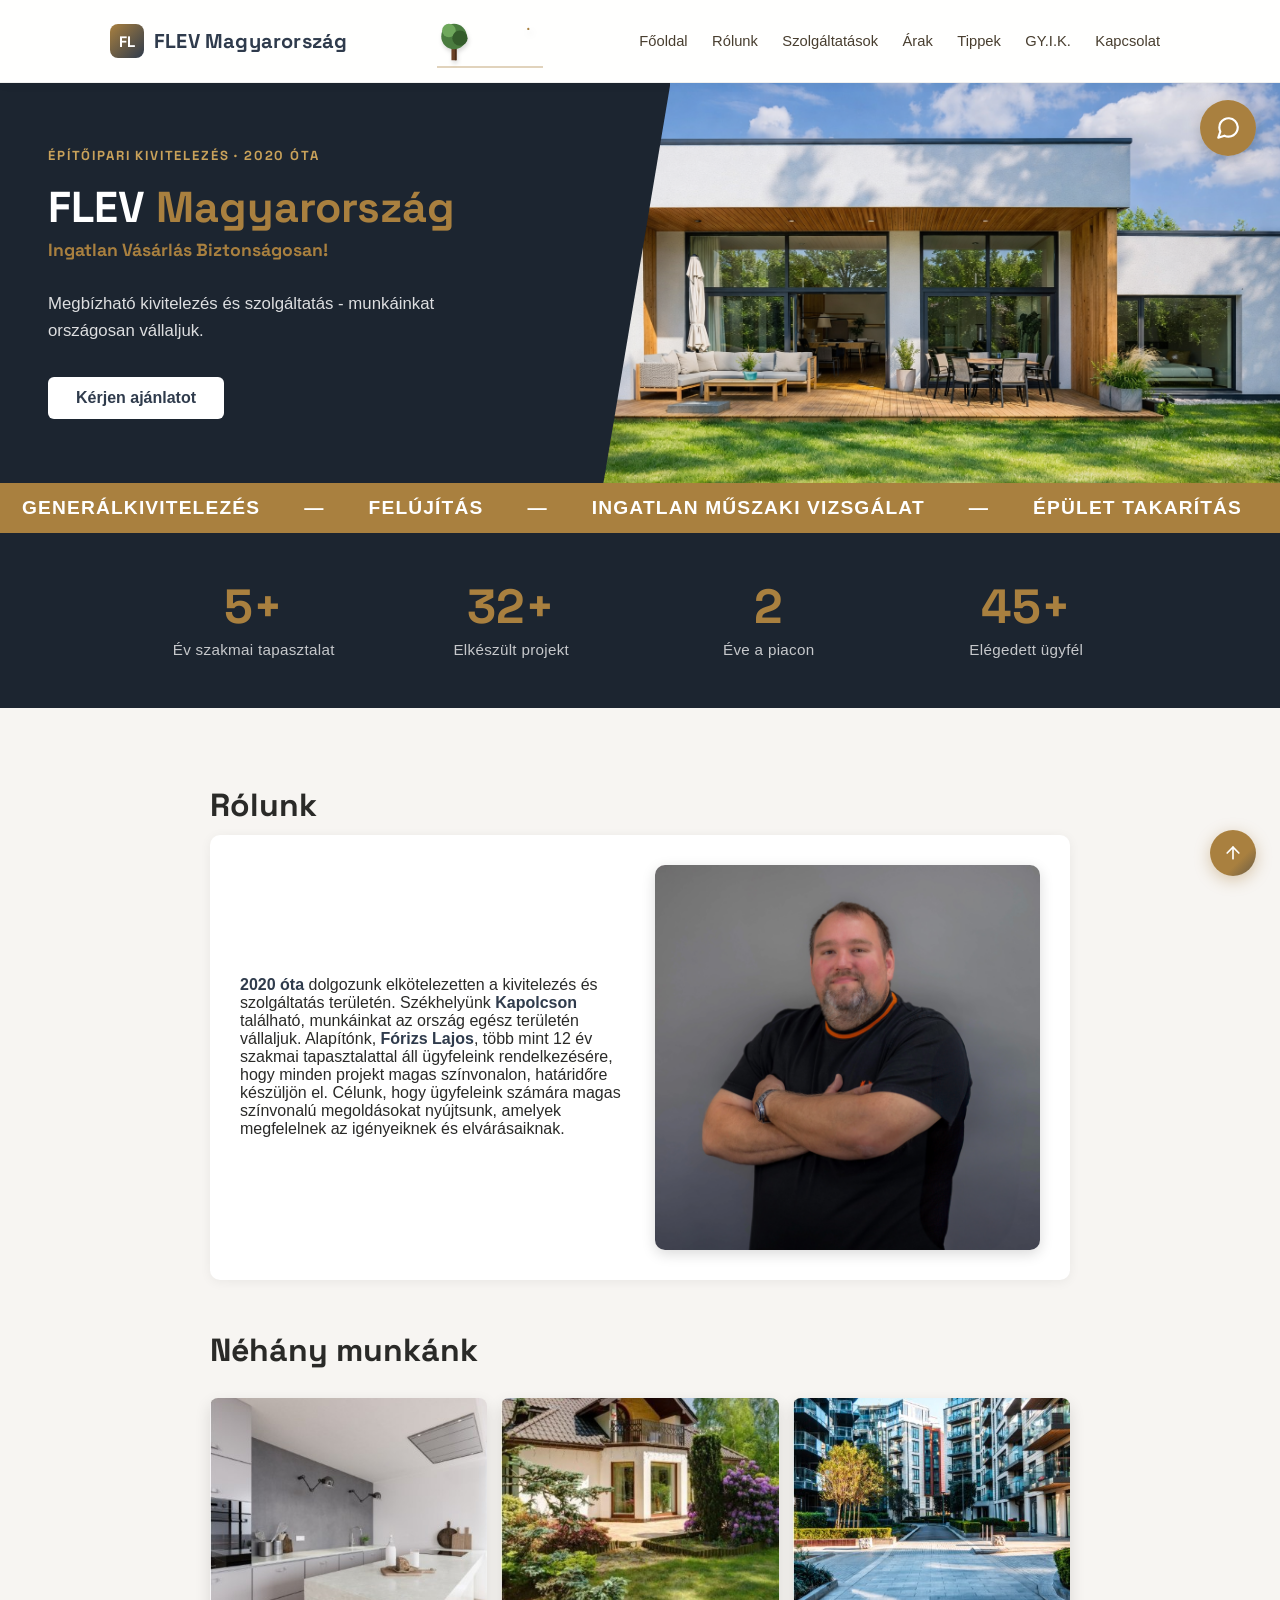
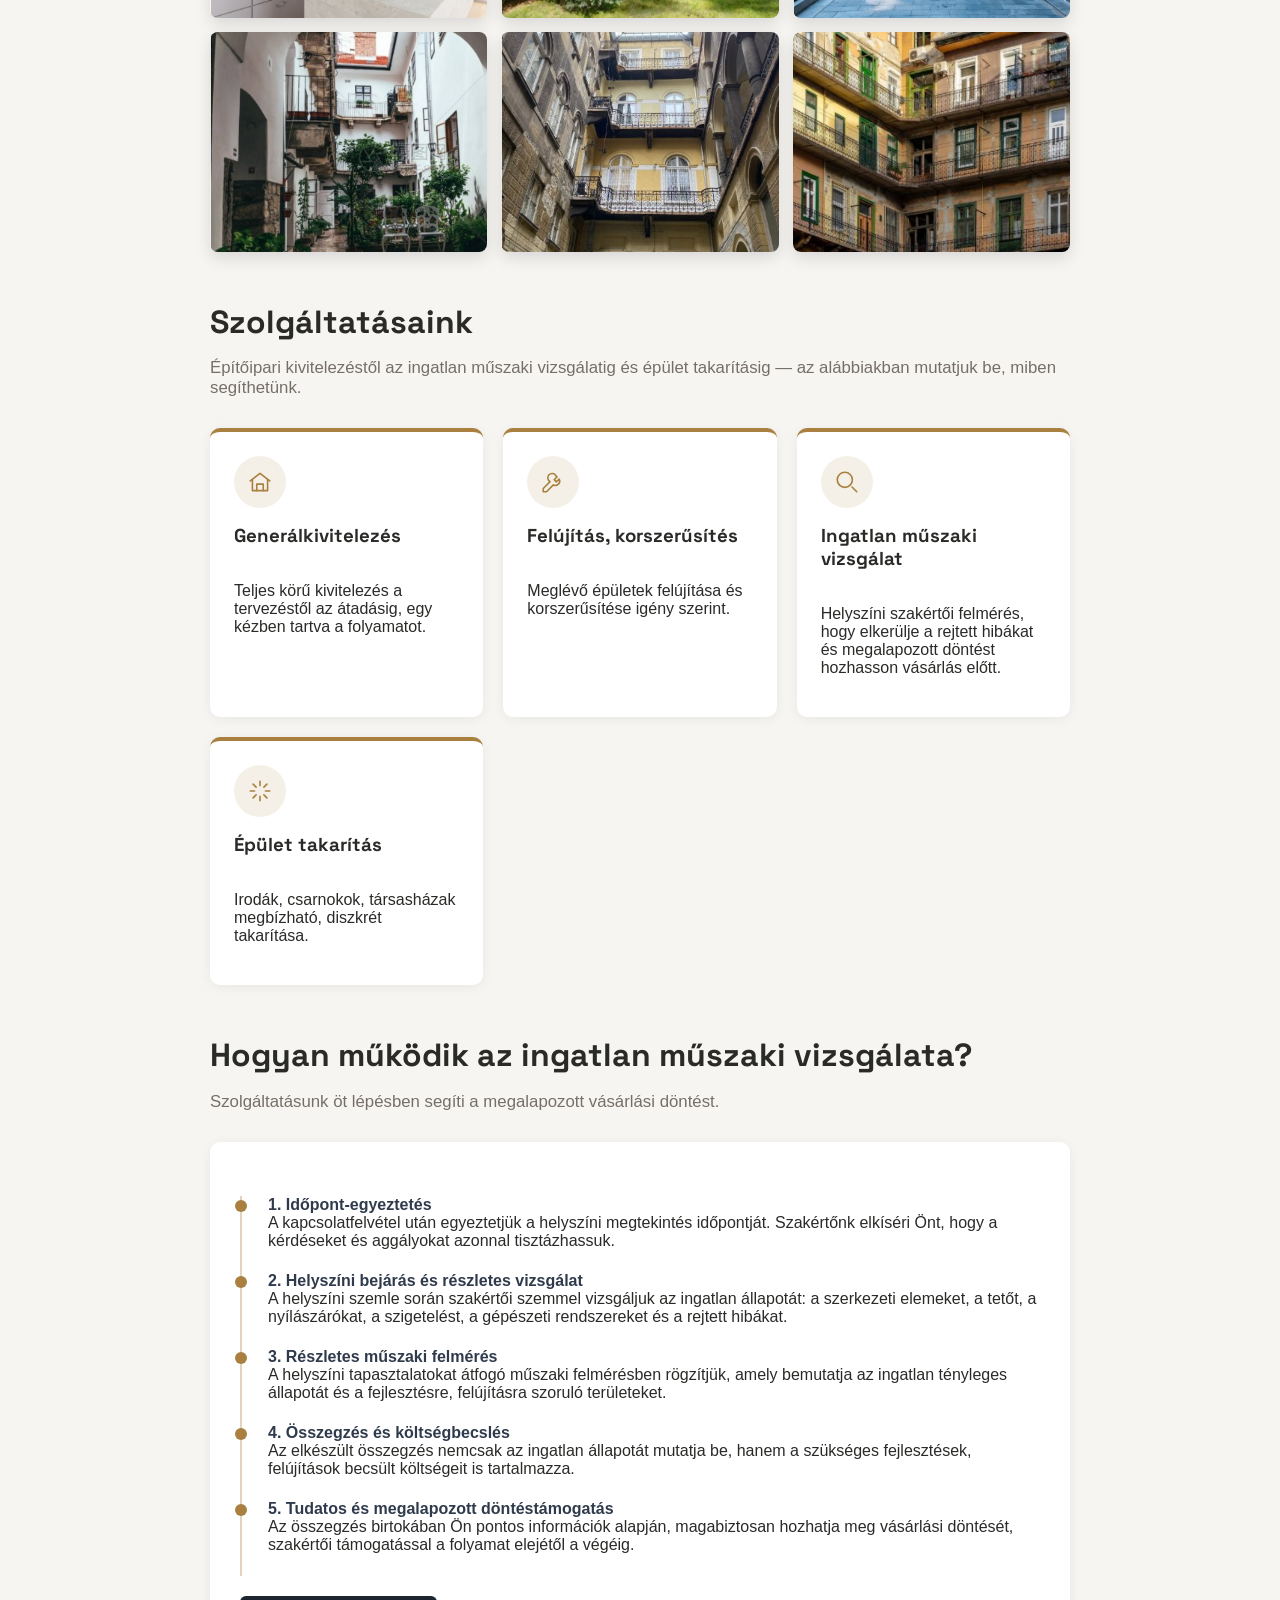
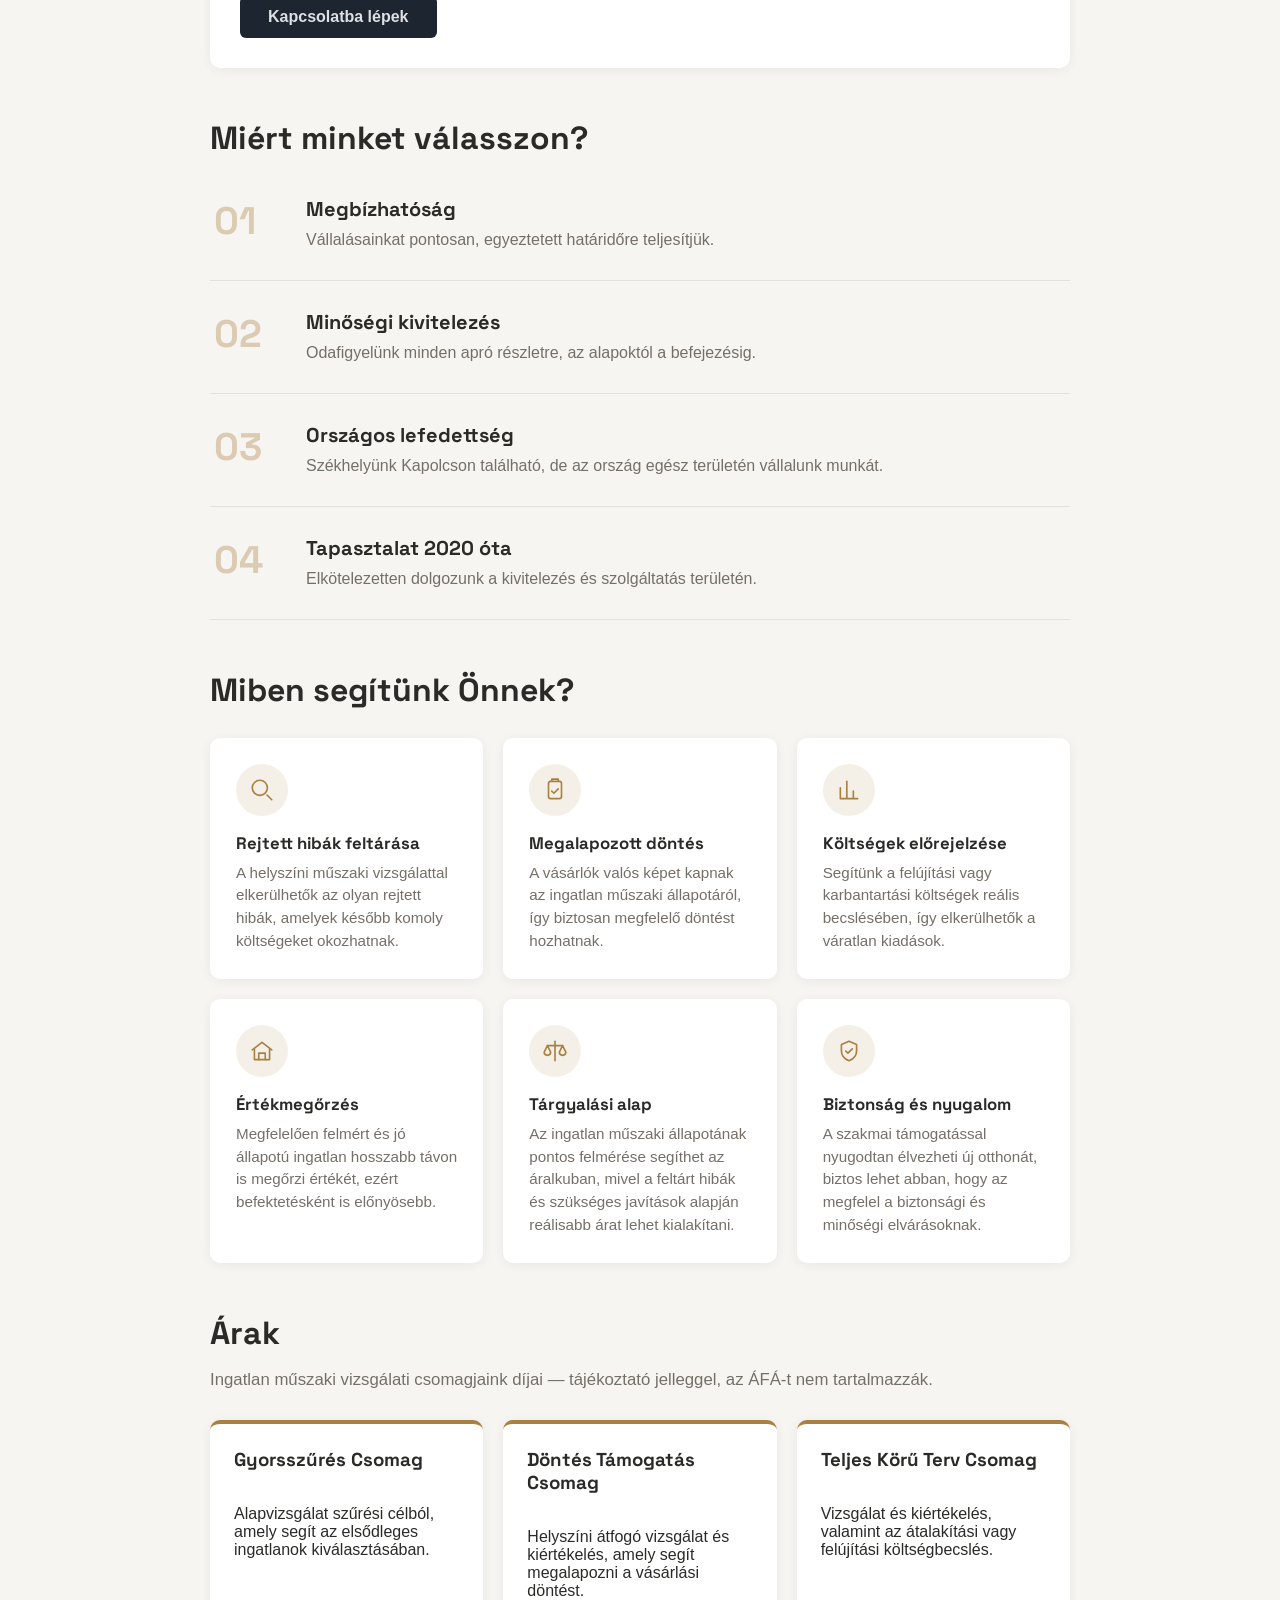
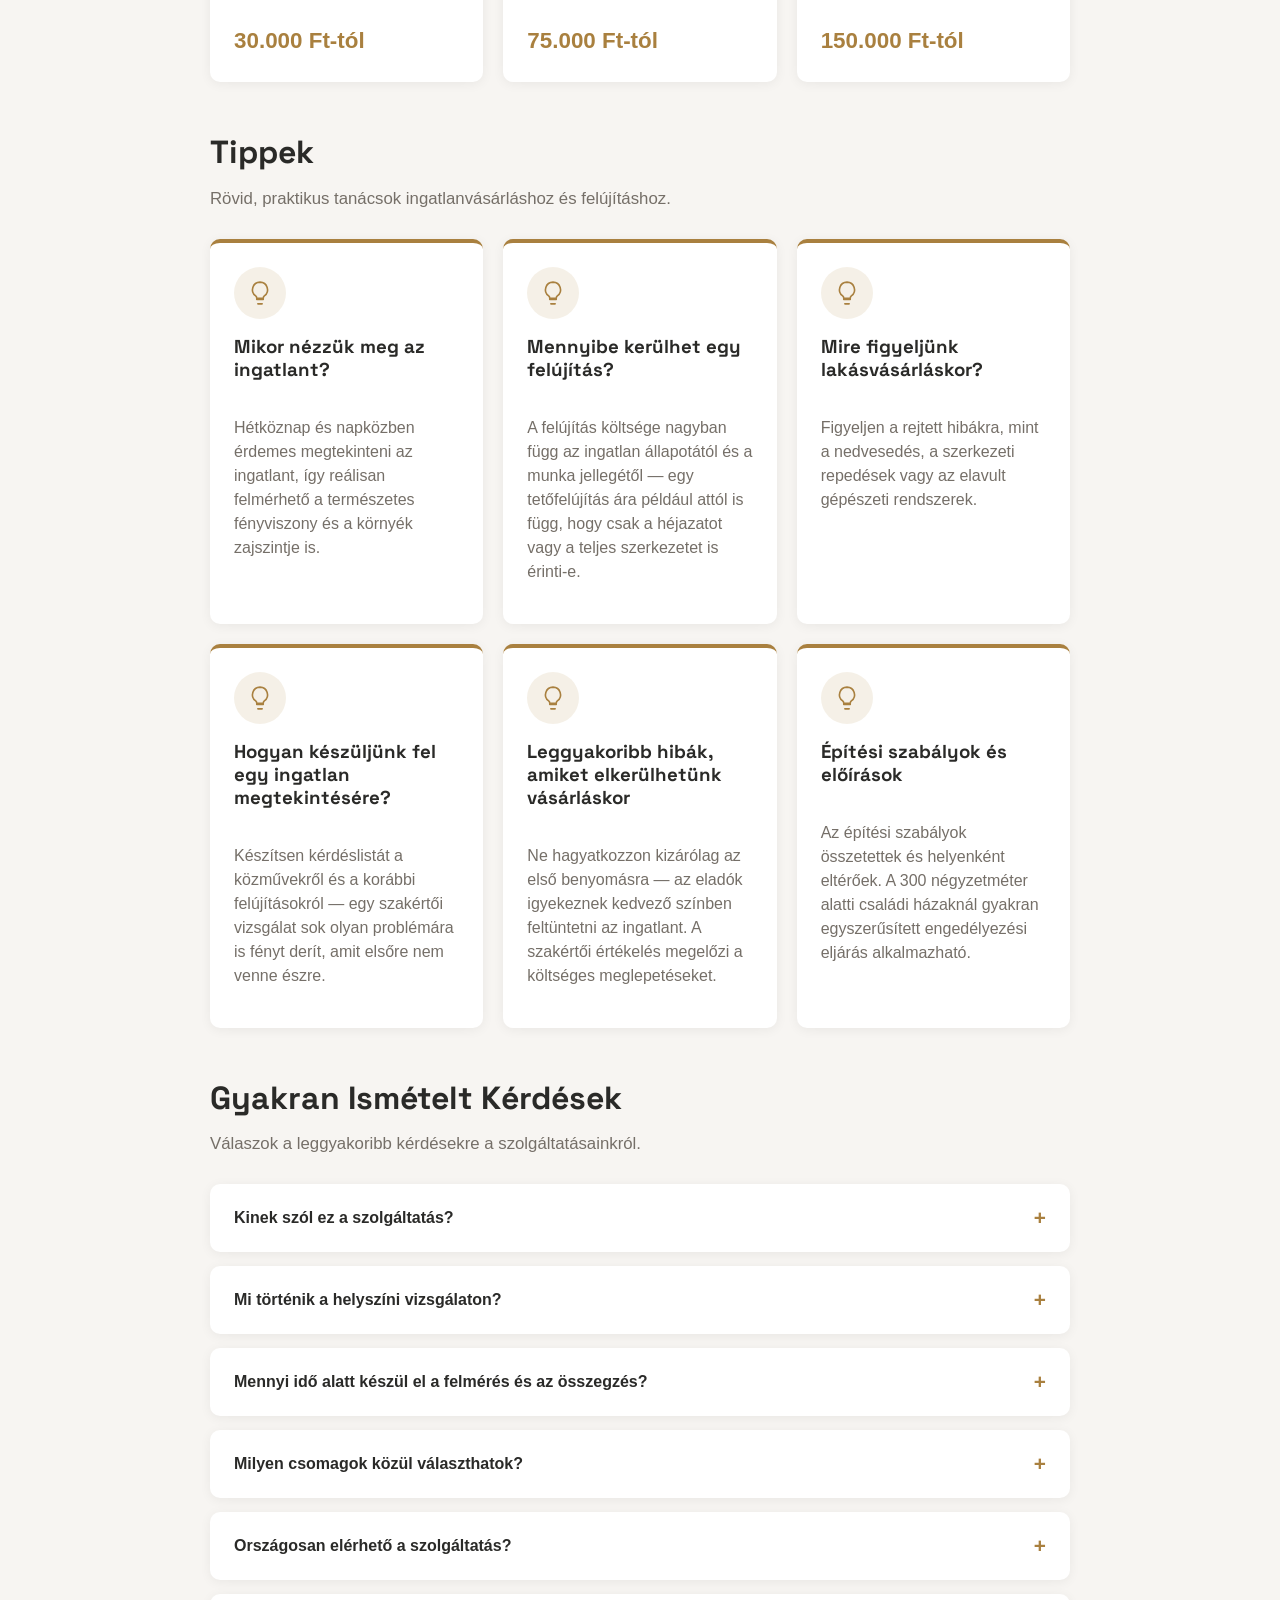
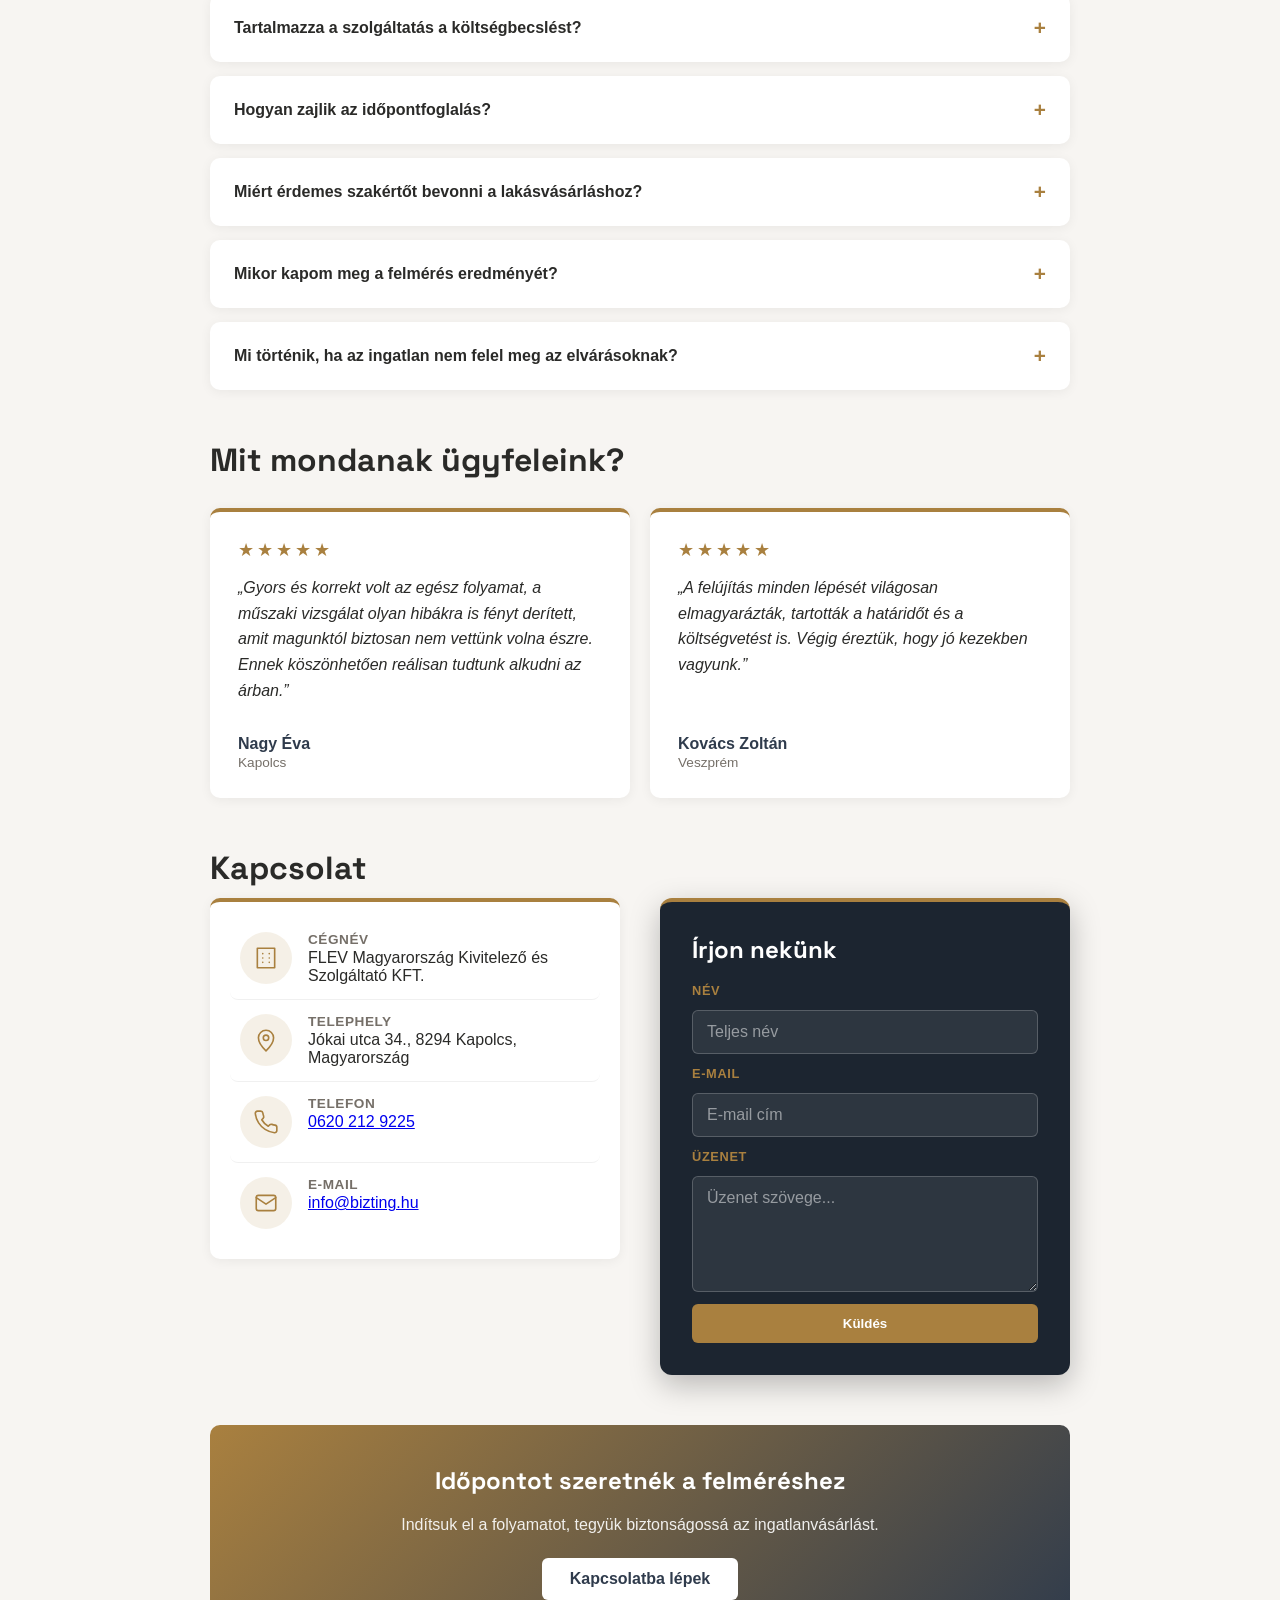
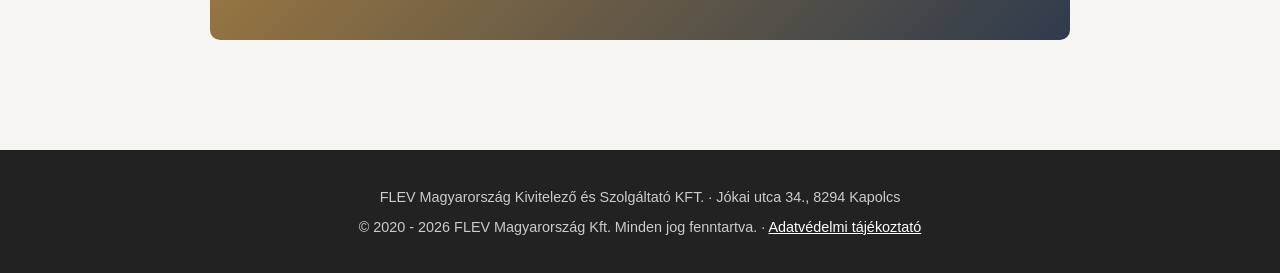
==== index.html @ ca2f02d4 "Refactor code structure for improved readability and maintainability" ====
<!DOCTYPE html>
<html lang="hu">
<head>
    <meta charset="UTF-8">
    <meta name="viewport" content="width=device-width, initial-scale=1.0">
    <meta name="description" content="FLEV Magyarország Kft. — építőipari kivitelezés, ingatlan műszaki vizsgálat és épület takarítás Kapolcson, munkavégzés országosan, 2020 óta.">
    <meta property="og:type" content="website">
    <meta property="og:title" content="Flev Magyarország">
    <meta property="og:description" content="FLEV Magyarország Kft. — építőipari kivitelezés, ingatlan műszaki vizsgálat és épület takarítás Kapolcson, munkavégzés országosan, 2020 óta.">
    <meta property="og:image" content="assets/images/haz1.png">
    <meta property="og:locale" content="hu_HU">
    <meta name="twitter:card" content="summary_large_image">
    <meta name="twitter:title" content="Flev Magyarország">
    <meta name="twitter:description" content="FLEV Magyarország Kft. — építőipari kivitelezés, ingatlan műszaki vizsgálat és épület takarítás Kapolcson, munkavégzés országosan, 2020 óta.">
    <meta name="twitter:image" content="assets/images/haz1.png">
    <title>Flev Magyarország</title>
    <link rel="preconnect" href="https://fonts.googleapis.com">
    <link rel="preconnect" href="https://fonts.gstatic.com" crossorigin>
    <link href="https://fonts.googleapis.com/css2?family=Space+Grotesk:wght@500;700&display=swap" rel="stylesheet">
    <link rel="stylesheet" href="assets/css/style.css">
    <script type="application/ld+json">
    {
        "@context": "https://schema.org",
        "@type": "GeneralContractor",
        "name": "FLEV Magyarország Kivitelező és Szolgáltató KFT.",
        "image": "assets/images/haz1.png",
        "telephone": "+36202129225",
        "email": "info@bizting.hu",
        "address": {
            "@type": "PostalAddress",
            "streetAddress": "Jókai utca 34.",
            "postalCode": "8294",
            "addressLocality": "Kapolcs",
            "addressCountry": "HU"
        },
        "areaServed": "HU",
        "foundingDate": "2020",
        "url": "index.html"
    }
    </script>
</head>
<body>
    <a class="skip-link" href="#main">Ugrás a tartalomra</a>
    <header class="site-header">
        <div class="site-header-inner">
            <a class="logo" href="index.html">
                <span class="logo-mark">FL</span>
                FLEV Magyarország
            </a>

            <div class="header-scene">
                <svg class="tree-static" viewBox="0 0 40 54" aria-hidden="true" focusable="false">
                    <rect x="17" y="34" width="6" height="18" fill="#6b4226"/>
                    <rect x="21" y="34" width="2" height="18" fill="#4a2c17"/>
                    <ellipse cx="20" cy="24" rx="15" ry="15" fill="#4a7c3f"/>
                    <ellipse cx="14" cy="17" rx="8" ry="8" fill="#6fa85c"/>
                    <ellipse cx="27" cy="26" rx="9" ry="9" fill="#345c2b"/>
                </svg>
                <svg class="house-multi" viewBox="0 0 74 50" aria-hidden="true" focusable="false">
                    <g class="v1">
                        <path class="h-side hs-v1" d="M44 26 L58 18 L58 40 L44 48 Z"/>
                        <path class="h-side hs-v1" d="M27 10 L41 2 L58 18 L44 26 Z"/>
                        <path class="h-line hl-v1-floor" d="M8 48 H48"/>
                        <path class="h-line hl-v1-wall-l" d="M12 48 V26"/>
                        <path class="h-line hl-v1-wall-r" d="M44 48 V26"/>
                        <path class="h-line hl-v1-door" d="M24 48 v-12 h8 v12 Z"/>
                        <path class="h-line hl-v1-window" d="M18 31 h8 v8 h-8 Z"/>
                        <path class="h-line hl-v1-roof" d="M10 26 L27 10 L44 26"/>
                        <path class="h-fill hf-v1-roof-fill" d="M10 26 L27 10 L44 26 Z"/>
                        <path class="h-fill hf-v1-window-fill" d="M18 31 h8 v8 h-8 Z"/>
                        <path class="h-fill hf-v1-door-fill" d="M24 48 v-12 h8 v12 Z"/>
                    </g>
                    <g class="v2">
                        <path class="h-side hs-v2" d="M58 14 L72 6 L72 40 L58 48 Z"/>
                        <path class="h-side hs-v2" d="M35 9 L49 1 L72 6 L58 14 Z"/>
                        <path class="h-line hl-v2-floor" d="M8 48 H62"/>
                        <path class="h-line hl-v2-wall-l" d="M12 48 V14"/>
                        <path class="h-line hl-v2-wall-r" d="M58 48 V14"/>
                        <path class="h-line hl-v2-door" d="M31 48 v-12 h8 v12 Z"/>
                        <path class="h-line hl-v2-window-ul" d="M18 19 h7 v7 h-7 Z"/>
                        <path class="h-line hl-v2-window-ur" d="M49 19 h7 v7 h-7 Z"/>
                        <path class="h-line hl-v2-window-ll" d="M18 32 h7 v7 h-7 Z"/>
                        <path class="h-line hl-v2-window-lr" d="M49 32 h7 v7 h-7 Z"/>
                        <path class="h-line hl-v2-roof" d="M10 14 L35 9 L58 14"/>
                        <path class="h-fill hf-v2-roof-fill-left" d="M10 14 L35 9 L35 14 Z"/>
                        <path class="h-fill hf-v2-roof-fill-right" d="M35 9 L58 14 L35 14 Z"/>
                        <path class="h-fill hf-v2-window-fill" d="M18 19 h7 v7 h-7 Z M49 19 h7 v7 h-7 Z M18 32 h7 v7 h-7 Z M49 32 h7 v7 h-7 Z"/>
                        <path class="h-fill hf-v2-door-fill" d="M31 48 v-12 h8 v12 Z"/>
                    </g>
                    <g class="v3">
                        <path class="h-side hs-v3" d="M46 14 L58 6 L58 38 L46 48 Z"/>
                        <path class="h-side hs-v3" d="M52 10 L64 2 L64 6 L52 14 Z"/>
                        <path class="h-line hl-v3-floor" d="M8 48 H50"/>
                        <path class="h-line hl-v3-wall-l" d="M12 48 V14"/>
                        <path class="h-line hl-v3-wall-r" d="M46 48 V14"/>
                        <path class="h-line hl-v3-door" d="M25 48 v-10 h8 v10 Z"/>
                        <path class="h-line hl-v3-window1" d="M16 18 h8 v6 h-8 Z"/>
                        <path class="h-line hl-v3-window2" d="M32 18 h8 v6 h-8 Z"/>
                        <path class="h-line hl-v3-window3" d="M16 28 h8 v6 h-8 Z"/>
                        <path class="h-line hl-v3-window4" d="M32 28 h8 v6 h-8 Z"/>
                        <path class="h-line hl-v3-roof" d="M6 14 H52"/>
                        <path class="h-fill hf-v3-roof-fill-top" d="M6 7 H52 V9 H6 Z"/>
                        <path class="h-fill hf-v3-roof-fill-front" d="M6 9 H52 V14 H6 Z"/>
                        <path class="h-fill hf-v3-window-fill" d="M16 18 h8 v6 h-8 Z M32 18 h8 v6 h-8 Z M16 28 h8 v6 h-8 Z M32 28 h8 v6 h-8 Z"/>
                        <path class="h-fill hf-v3-door-fill" d="M25 48 v-10 h8 v10 Z"/>
                    </g>
                </svg>
            </div>

            <div class="button-container">
                <nav>
                    <a class="nav-btn" href="#top">Főoldal</a>
                    <a class="nav-btn" href="#rolunk">Rólunk</a>
                    <a class="nav-btn" href="#szolgaltatasok">Szolgáltatások</a>
                    <a class="nav-btn" href="#arak">Árak</a>
                    <a class="nav-btn" href="#tippek">Tippek</a>
                    <a class="nav-btn" href="#gyik">GY.I.K.</a>
                    <a class="nav-btn" href="#kapcsolat">Kapcsolat</a>
                </nav>
            </div>

            <nav class="hamburger-menu">
                <button type="button" class="hamburger-icon" onclick="toggleMenu()" aria-label="Menü megnyitása" aria-expanded="false" aria-controls="menuItems">
                    <div aria-hidden="true"></div>
                    <div aria-hidden="true"></div>
                    <div aria-hidden="true"></div>
                </button>
                <div class="menu-items" id="menuItems">
                    <a href="#top">Főoldal</a>
                    <a href="#rolunk">Rólunk</a>
                    <a href="#szolgaltatasok">Szolgáltatások</a>
                    <a href="#arak">Árak</a>
                    <a href="#tippek">Tippek</a>
                    <a href="#gyik">GY.I.K.</a>
                    <a href="#kapcsolat">Kapcsolat</a>
                </div>
            </nav>
        </div>
    </header>

    <section class="hero-split">
        <div class="hero-split-text">
            <span class="hero-kicker">Építőipari kivitelezés · 2020 óta</span>
            <h1><span class="hero-word">FLEV</span> <span class="hero-word accent">Magyarország</span></h1>
            <h2><strong>Ingatlan Vásárlás Biztonságosan!</strong></h2>
            <p>Megbízható kivitelezés és szolgáltatás - munkáinkat országosan vállaljuk.</p>
            <a class="btn-primary" href="#kapcsolat">Kérjen ajánlatot</a>
        </div>
        <div class="hero-split-image">
            <img src="assets/images/haz1.png" alt="FLEV Magyarország - elkészült ingatlan">
        </div>
    </section>

    <div class="marquee" aria-hidden="true">
        <div class="marquee-track">
            <span>Generálkivitelezés</span><span>—</span><span>Felújítás</span><span>—</span><span>Ingatlan műszaki vizsgálat</span><span>—</span><span>Épület takarítás</span><span>—</span>
            <span>Generálkivitelezés</span><span>—</span><span>Felújítás</span><span>—</span><span>Ingatlan műszaki vizsgálat</span><span>—</span><span>Épület takarítás</span><span>—</span>
        </div>
    </div>

    <section class="stats-section reveal">
        <div class="stats-grid">
            <div class="stat-item">
                <span class="stat-number" data-target="12" data-suffix="+">0</span>
                <span class="stat-label">Év szakmai tapasztalat</span>
            </div>
            <div class="stat-item">
                <span class="stat-number" data-target="85" data-suffix="+">0</span>
                <span class="stat-label">Elkészült projekt</span>
            </div>
            <div class="stat-item">
                <span class="stat-number" data-target="6" data-suffix="">0</span>
                <span class="stat-label">Éve a piacon</span>
            </div>
            <div class="stat-item">
                <span class="stat-number" data-target="120" data-suffix="+">0</span>
                <span class="stat-label">Elégedett ügyfél</span>
            </div>
        </div>
    </section>

    <main class="container" id="main">
        <h2 class="page-title reveal" id="rolunk">Rólunk</h2>
        <div class="card reveal">
            <div class="about-section">
                <div class="about-item">
                    <p><strong>2020 óta</strong> dolgozunk elkötelezetten a kivitelezés és szolgáltatás
                        területén. Székhelyünk <strong>Kapolcson</strong> található, munkáinkat az ország
                        egész területén vállaljuk. Alapítónk, <strong>Fórizs Lajos</strong>, több mint 12 év
                        szakmai tapasztalattal áll ügyfeleink rendelkezésére, hogy minden projekt magas
                        színvonalon, határidőre készüljön el. Célunk, hogy ügyfeleink számára magas
                        színvonalú megoldásokat nyújtsunk, amelyek megfelelnek az igényeiknek és
                        elvárásaiknak.</p>
                </div>
                <div class="about-item">
                    <img src="assets/images/fl.png" alt="Fórizs Lajos, a FLEV Magyarország alapítója" class="about-image" style="max-width: 100%; object-position: center 20%;">
                </div>
            </div>
        </div>

        <h2 class="page-title reveal" style="margin-top: 50px;">Néhány munkánk</h2>
        <div class="gallery-grid">
            <a class="reveal" href="assets/images/galeria-5.jpg" data-lightbox><img src="assets/images/galeria-5.jpg" alt="Elkészült családi ház kertje"></a>
            <a class="reveal" href="assets/images/galeria-1.jpg" data-lightbox><img src="assets/images/galeria-1.jpg" alt="Felújított társasház homlokzata"></a>
            <a class="reveal" href="assets/images/galeria-3.jpg" data-lightbox><img src="assets/images/galeria-3.jpg" alt="Modern lakópark belső udvara"></a>
            <a class="reveal" href="assets/images/galeria-6.jpg" data-lightbox><img src="assets/images/galeria-6.jpg" alt="Társasház udvara erkélyekkel"></a>
            <a class="reveal" href="assets/images/galeria-2.jpg" data-lightbox><img src="assets/images/galeria-2.jpg" alt="Modern konyha belsőépítészet"></a>
            <a class="reveal" href="assets/images/galeria-4.jpg" data-lightbox><img src="assets/images/galeria-4.jpg" alt="Régi udvar felújítás után"></a>
        </div>

        <div class="lightbox" id="lightbox">
            <div class="lightbox-inner">
                <button type="button" class="lightbox-close" onclick="closeLightbox()" aria-label="Bezárás">&times;</button>
                <img id="lightboxImage" src="" alt="">
            </div>
        </div>

        <h2 class="page-title reveal" style="margin-top: 50px;" id="szolgaltatasok">Szolgáltatásaink</h2>
        <p class="lead reveal">Építőipari kivitelezéstől az ingatlan műszaki vizsgálatig és épület
            takarításig — az alábbiakban mutatjuk be, miben segíthetünk.</p>
        <div class="services-grid">
            <div class="service-card reveal">
                <div class="icon-circle">
                    <svg viewBox="0 0 24 24" fill="none" stroke="currentColor" stroke-width="1.5" stroke-linecap="round" stroke-linejoin="round" aria-hidden="true" focusable="false"><path d="M3 11l9-7 9 7"/><path d="M5 10v10h14V10"/><path d="M9 20v-6h6v6"/></svg>
                </div>
                <h3>Generálkivitelezés</h3>
                <p>Teljes körű kivitelezés a tervezéstől az átadásig, egy kézben tartva a folyamatot.</p>
            </div>
            <div class="service-card reveal">
                <div class="icon-circle">
                    <svg viewBox="0 0 24 24" fill="none" stroke="currentColor" stroke-width="1.5" stroke-linecap="round" stroke-linejoin="round" aria-hidden="true" focusable="false"><path d="M14.7 6.3a4 4 0 1 0-5.4 5.4L3 18v3h3l6.3-6.3a4 4 0 0 0 5.4-5.4l-2.6 2.6-2-2 2.6-2.6z"/></svg>
                </div>
                <h3>Felújítás, korszerűsítés</h3>
                <p>Meglévő épületek felújítása és korszerűsítése igény szerint.</p>
            </div>
            <div class="service-card reveal">
                <div class="icon-circle">
                    <svg viewBox="0 0 24 24" fill="none" stroke="currentColor" stroke-width="1.5" stroke-linecap="round" stroke-linejoin="round" aria-hidden="true" focusable="false"><circle cx="10" cy="10" r="7"/><path d="M21 21l-4.35-4.35"/></svg>
                </div>
                <h3>Ingatlan műszaki vizsgálat</h3>
                <p>Helyszíni szakértői felmérés, hogy elkerülje a rejtett hibákat és megalapozott
                    döntést hozhasson vásárlás előtt.</p>
            </div>
            <div class="service-card reveal">
                <div class="icon-circle">
                    <svg viewBox="0 0 24 24" fill="none" stroke="currentColor" stroke-width="1.5" stroke-linecap="round" stroke-linejoin="round" aria-hidden="true" focusable="false"><path d="M12 3v4M12 17v4M3 12h4M17 12h4M5.6 5.6l2.8 2.8M15.6 15.6l2.8 2.8M18.4 5.6l-2.8 2.8M8.4 15.6l-2.8 2.8"/></svg>
                </div>
                <h3>Épület takarítás</h3>
                <p>Irodák, csarnokok, társasházak megbízható, diszkrét takarítása.</p>
            </div>
        </div>

        <h2 class="page-title reveal" style="margin-top: 50px;">Hogyan működik az ingatlan műszaki vizsgálata?</h2>
        <p class="lead reveal">Szolgáltatásunk öt lépésben segíti a megalapozott vásárlási döntést.</p>
        <div class="card">
            <ul class="timeline">
                <li class="reveal reveal-left">
                    <strong>1. Időpont-egyeztetés</strong>
                    A kapcsolatfelvétel után egyeztetjük a helyszíni megtekintés időpontját. Szakértőnk
                    elkíséri Önt, hogy a kérdéseket és aggályokat azonnal tisztázhassuk.
                </li>
                <li class="reveal reveal-right">
                    <strong>2. Helyszíni bejárás és részletes vizsgálat</strong>
                    A helyszíni szemle során szakértői szemmel vizsgáljuk az ingatlan állapotát: a
                    szerkezeti elemeket, a tetőt, a nyílászárókat, a szigetelést, a gépészeti rendszereket
                    és a rejtett hibákat.
                </li>
                <li class="reveal reveal-left">
                    <strong>3. Részletes műszaki felmérés</strong>
                    A helyszíni tapasztalatokat átfogó műszaki felmérésben rögzítjük, amely bemutatja az
                    ingatlan tényleges állapotát és a fejlesztésre, felújításra szoruló területeket.
                </li>
                <li class="reveal reveal-right">
                    <strong>4. Összegzés és költségbecslés</strong>
                    Az elkészült összegzés nemcsak az ingatlan állapotát mutatja be, hanem a szükséges
                    fejlesztések, felújítások becsült költségeit is tartalmazza.
                </li>
                <li class="reveal reveal-left">
                    <strong>5. Tudatos és megalapozott döntéstámogatás</strong>
                    Az összegzés birtokában Ön pontos információk alapján, magabiztosan hozhatja meg
                    vásárlási döntését, szakértői támogatással a folyamat elejétől a végéig.
                </li>
            </ul>
            <a class="btn-primary" style="background-color: #1c2530; color: #dee0e4; margin-top: 20px;" href="#kapcsolat">Kapcsolatba lépek</a>
        </div>

        <h2 class="page-title reveal" style="margin-top: 50px;">Miért minket válasszon?</h2>
        <div class="editorial-list">
            <div class="editorial-item reveal">
                <span class="editorial-num">01</span>
                <div>
                    <h3>Megbízhatóság</h3>
                    <p>Vállalásainkat pontosan, egyeztetett határidőre teljesítjük.</p>
                </div>
            </div>
            <div class="editorial-item reveal">
                <span class="editorial-num">02</span>
                <div>
                    <h3>Minőségi kivitelezés</h3>
                    <p>Odafigyelünk minden apró részletre, az alapoktól a befejezésig.</p>
                </div>
            </div>
            <div class="editorial-item reveal">
                <span class="editorial-num">03</span>
                <div>
                    <h3>Országos lefedettség</h3>
                    <p>Székhelyünk Kapolcson található, de az ország egész területén vállalunk munkát.</p>
                </div>
            </div>
            <div class="editorial-item reveal">
                <span class="editorial-num">04</span>
                <div>
                    <h3>Tapasztalat 2020 óta</h3>
                    <p>Elkötelezetten dolgozunk a kivitelezés és szolgáltatás területén.</p>
                </div>
            </div>
        </div>

        <h2 class="page-title reveal" style="margin-top: 50px;">Miben segítünk Önnek?</h2>
        <div class="feature-grid">
            <div class="feature-card reveal">
                <div class="icon-circle">
                    <svg viewBox="0 0 24 24" fill="none" stroke="currentColor" stroke-width="1.5" stroke-linecap="round" stroke-linejoin="round" aria-hidden="true" focusable="false"><circle cx="10" cy="10" r="7"/><path d="M21 21l-4.35-4.35"/></svg>
                </div>
                <h3>Rejtett hibák feltárása</h3>
                <p>A helyszíni műszaki vizsgálattal elkerülhetők az olyan rejtett hibák, amelyek később
                    komoly költségeket okozhatnak.</p>
            </div>
            <div class="feature-card reveal">
                <div class="icon-circle">
                    <svg viewBox="0 0 24 24" fill="none" stroke="currentColor" stroke-width="1.5" stroke-linecap="round" stroke-linejoin="round" aria-hidden="true" focusable="false"><rect x="6" y="4" width="12" height="16" rx="2"/><path d="M9 4V2h6v2"/><path d="M9 13l2 2 4-4"/></svg>
                </div>
                <h3>Megalapozott döntés</h3>
                <p>A vásárlók valós képet kapnak az ingatlan műszaki állapotáról, így biztosan megfelelő
                    döntést hozhatnak.</p>
            </div>
            <div class="feature-card reveal">
                <div class="icon-circle">
                    <svg viewBox="0 0 24 24" fill="none" stroke="currentColor" stroke-width="1.5" stroke-linecap="round" stroke-linejoin="round" aria-hidden="true" focusable="false"><path d="M4 20V10M10 20V4M16 20v-7M4 20h16"/></svg>
                </div>
                <h3>Költségek előrejelzése</h3>
                <p>Segítünk a felújítási vagy karbantartási költségek reális becslésében, így elkerülhetők
                    a váratlan kiadások.</p>
            </div>
            <div class="feature-card reveal">
                <div class="icon-circle">
                    <svg viewBox="0 0 24 24" fill="none" stroke="currentColor" stroke-width="1.5" stroke-linecap="round" stroke-linejoin="round" aria-hidden="true" focusable="false"><path d="M3 11l9-7 9 7"/><path d="M5 10v10h14V10"/><path d="M9 20v-6h6v6"/></svg>
                </div>
                <h3>Értékmegőrzés</h3>
                <p>Megfelelően felmért és jó állapotú ingatlan hosszabb távon is megőrzi értékét, ezért
                    befektetésként is előnyösebb.</p>
            </div>
            <div class="feature-card reveal">
                <div class="icon-circle">
                    <svg viewBox="0 0 24 24" fill="none" stroke="currentColor" stroke-width="1.5" stroke-linecap="round" stroke-linejoin="round" aria-hidden="true" focusable="false"><path d="M12 3v18"/><path d="M5 7h14"/><path d="M5 7l-3 6a3 3 0 0 0 6 0z"/><path d="M19 7l-3 6a3 3 0 0 0 6 0z"/></svg>
                </div>
                <h3>Tárgyalási alap</h3>
                <p>Az ingatlan műszaki állapotának pontos felmérése segíthet az áralkuban, mivel a feltárt
                    hibák és szükséges javítások alapján reálisabb árat lehet kialakítani.</p>
            </div>
            <div class="feature-card reveal">
                <div class="icon-circle">
                    <svg viewBox="0 0 24 24" fill="none" stroke="currentColor" stroke-width="1.5" stroke-linecap="round" stroke-linejoin="round" aria-hidden="true" focusable="false"><path d="M12 3l7 3v6c0 4.5-3 7.5-7 9-4-1.5-7-4.5-7-9V6l7-3z"/><path d="M9 12l2 2 4-4"/></svg>
                </div>
                <h3>Biztonság és nyugalom</h3>
                <p>A szakmai támogatással nyugodtan élvezheti új otthonát, biztos lehet abban, hogy az
                    megfelel a biztonsági és minőségi elvárásoknak.</p>
            </div>
        </div>

        <h2 class="page-title reveal" style="margin-top: 50px;" id="arak">Árak</h2>
        <p class="lead reveal">Ingatlan műszaki vizsgálati csomagjaink díjai — tájékoztató jelleggel,
            az ÁFÁ-t nem tartalmazzák.</p>
        <div class="services-grid">
            <div class="service-card reveal">
                <h3>Gyorsszűrés Csomag</h3>
                <p>Alapvizsgálat szűrési célból, amely segít az elsődleges ingatlanok kiválasztásában.</p>
                <span class="price-tag">30.000 Ft-tól</span>
            </div>
            <div class="service-card reveal">
                <h3>Döntés Támogatás Csomag</h3>
                <p>Helyszíni átfogó vizsgálat és kiértékelés, amely segít megalapozni a vásárlási döntést.</p>
                <span class="price-tag">75.000 Ft-tól</span>
            </div>
            <div class="service-card reveal">
                <h3>Teljes Körű Terv Csomag</h3>
                <p>Vizsgálat és kiértékelés, valamint az átalakítási vagy felújítási költségbecslés.</p>
                <span class="price-tag">150.000 Ft-tól</span>
            </div>
        </div>

        <h2 class="page-title reveal" style="margin-top: 50px;" id="tippek">Tippek</h2>
        <p class="lead reveal">Rövid, praktikus tanácsok ingatlanvásárláshoz és felújításhoz.</p>
        <div class="services-grid">
            <div class="service-card tip-card reveal">
                <div class="icon-circle tip-icon">
                    <svg viewBox="0 0 24 24" fill="none" stroke="currentColor" stroke-width="1.5" stroke-linecap="round" stroke-linejoin="round" aria-hidden="true" focusable="false"><path d="M9 18h6"/><path d="M10 22h4"/><path d="M12 2a7 7 0 0 0-4 12.7c.6.5 1 1.3 1 2.1v.2h6v-.2c0-.8.4-1.6 1-2.1A7 7 0 0 0 12 2z"/></svg>
                </div>
                <h3>Mikor nézzük meg az ingatlant?</h3>
                <p>Hétköznap és napközben érdemes megtekinteni az ingatlant, így reálisan felmérhető a
                    természetes fényviszony és a környék zajszintje is.</p>
            </div>
            <div class="service-card tip-card reveal">
                <div class="icon-circle tip-icon">
                    <svg viewBox="0 0 24 24" fill="none" stroke="currentColor" stroke-width="1.5" stroke-linecap="round" stroke-linejoin="round" aria-hidden="true" focusable="false"><path d="M9 18h6"/><path d="M10 22h4"/><path d="M12 2a7 7 0 0 0-4 12.7c.6.5 1 1.3 1 2.1v.2h6v-.2c0-.8.4-1.6 1-2.1A7 7 0 0 0 12 2z"/></svg>
                </div>
                <h3>Mennyibe kerülhet egy felújítás?</h3>
                <p>A felújítás költsége nagyban függ az ingatlan állapotától és a munka jellegétől — egy
                    tetőfelújítás ára például attól is függ, hogy csak a héjazatot vagy a teljes
                    szerkezetet is érinti-e.</p>
            </div>
            <div class="service-card tip-card reveal">
                <div class="icon-circle tip-icon">
                    <svg viewBox="0 0 24 24" fill="none" stroke="currentColor" stroke-width="1.5" stroke-linecap="round" stroke-linejoin="round" aria-hidden="true" focusable="false"><path d="M9 18h6"/><path d="M10 22h4"/><path d="M12 2a7 7 0 0 0-4 12.7c.6.5 1 1.3 1 2.1v.2h6v-.2c0-.8.4-1.6 1-2.1A7 7 0 0 0 12 2z"/></svg>
                </div>
                <h3>Mire figyeljünk lakásvásárláskor?</h3>
                <p>Figyeljen a rejtett hibákra, mint a nedvesedés, a szerkezeti repedések vagy az elavult
                    gépészeti rendszerek.</p>
            </div>
            <div class="service-card tip-card reveal">
                <div class="icon-circle tip-icon">
                    <svg viewBox="0 0 24 24" fill="none" stroke="currentColor" stroke-width="1.5" stroke-linecap="round" stroke-linejoin="round" aria-hidden="true" focusable="false"><path d="M9 18h6"/><path d="M10 22h4"/><path d="M12 2a7 7 0 0 0-4 12.7c.6.5 1 1.3 1 2.1v.2h6v-.2c0-.8.4-1.6 1-2.1A7 7 0 0 0 12 2z"/></svg>
                </div>
                <h3>Hogyan készüljünk fel egy ingatlan megtekintésére?</h3>
                <p>Készítsen kérdéslistát a közművekről és a korábbi felújításokról — egy szakértői
                    vizsgálat sok olyan problémára is fényt derít, amit elsőre nem venne észre.</p>
            </div>
            <div class="service-card tip-card reveal">
                <div class="icon-circle tip-icon">
                    <svg viewBox="0 0 24 24" fill="none" stroke="currentColor" stroke-width="1.5" stroke-linecap="round" stroke-linejoin="round" aria-hidden="true" focusable="false"><path d="M9 18h6"/><path d="M10 22h4"/><path d="M12 2a7 7 0 0 0-4 12.7c.6.5 1 1.3 1 2.1v.2h6v-.2c0-.8.4-1.6 1-2.1A7 7 0 0 0 12 2z"/></svg>
                </div>
                <h3>Leggyakoribb hibák, amiket elkerülhetünk vásárláskor</h3>
                <p>Ne hagyatkozzon kizárólag az első benyomásra — az eladók igyekeznek kedvező színben
                    feltüntetni az ingatlant. A szakértői értékelés megelőzi a költséges meglepetéseket.</p>
            </div>
            <div class="service-card tip-card reveal">
                <div class="icon-circle tip-icon">
                    <svg viewBox="0 0 24 24" fill="none" stroke="currentColor" stroke-width="1.5" stroke-linecap="round" stroke-linejoin="round" aria-hidden="true" focusable="false"><path d="M9 18h6"/><path d="M10 22h4"/><path d="M12 2a7 7 0 0 0-4 12.7c.6.5 1 1.3 1 2.1v.2h6v-.2c0-.8.4-1.6 1-2.1A7 7 0 0 0 12 2z"/></svg>
                </div>
                <h3>Építési szabályok és előírások</h3>
                <p>Az építési szabályok összetettek és helyenként eltérőek. A 300 négyzetméter alatti
                    családi házaknál gyakran egyszerűsített engedélyezési eljárás alkalmazható.</p>
            </div>
        </div>

        <h2 class="page-title reveal" style="margin-top: 50px;" id="gyik">Gyakran Ismételt Kérdések</h2>
        <p class="lead reveal">Válaszok a leggyakoribb kérdésekre a szolgáltatásainkról.</p>
        <div class="reveal">
            <details class="faq-item">
                <summary>Kinek szól ez a szolgáltatás?</summary>
                <p>Szolgáltatásunk ideális első lakásvásárlóknak, ingatlanbefektetőknek, és mindazoknak,
                    akik felújítást terveznek egy kiszemelt ingatlanon.</p>
            </details>
            <details class="faq-item">
                <summary>Mi történik a helyszíni vizsgálaton?</summary>
                <p>A helyszínen alaposan megvizsgáljuk az ingatlan állapotát, beleértve a szerkezeti
                    elemeket, a nyílászárókat, a gépészeti rendszereket és más kritikus pontokat.</p>
            </details>
            <details class="faq-item">
                <summary>Mennyi idő alatt készül el a felmérés és az összegzés?</summary>
                <p>A helyszíni vizsgálat eredményét pár óra alatt, vagy legfeljebb 5 munkanapon belül
                    elkészítjük, az ingatlan méretétől és a választott csomagtól függően.</p>
            </details>
            <details class="faq-item">
                <summary>Milyen csomagok közül választhatok?</summary>
                <p>Gyorsszűrés Csomag az előzetes szűréshez, Döntés Támogatás Csomag a helyszíni
                    vizsgálattal és értékeléssel, valamint Teljes Körű Terv Csomag a részletes műszaki
                    vizsgálattal és felújítási költségbecsléssel.</p>
            </details>
            <details class="faq-item">
                <summary>Országosan elérhető a szolgáltatás?</summary>
                <p>Igen, szolgáltatásunk országos, de a kiszállási díjak régiónként változhatnak.
                    Rugalmasan alkalmazkodunk ügyfeleink igényeihez.</p>
            </details>
            <details class="faq-item">
                <summary>Tartalmazza a szolgáltatás a költségbecslést?</summary>
                <p>A költségbecslés a Teljes Körű Terv Csomag része. Ehhez részletes igényfelmérés
                    szükséges.</p>
            </details>
            <details class="faq-item">
                <summary>Hogyan zajlik az időpontfoglalás?</summary>
                <p>Az időpontfoglalás online vagy telefonon történik. Szakértőnk egy közösen egyeztetett
                    időpontban kíséri el Önt a kiválasztott ingatlanhoz.</p>
            </details>
            <details class="faq-item">
                <summary>Miért érdemes szakértőt bevonni a lakásvásárláshoz?</summary>
                <p>Egy szakértő segít reálisan értékelni az ingatlan állapotát, feltárni a rejtett
                    hibákat, és elkerülni a váratlan költségeket.</p>
            </details>
            <details class="faq-item">
                <summary>Mikor kapom meg a felmérés eredményét?</summary>
                <p>Az eredmények a helyszíni vizsgálatot követően legfeljebb 5 munkanapon belül
                    elkészülnek, a csomagtól és az ingatlan méretétől függően.</p>
            </details>
            <details class="faq-item">
                <summary>Mi történik, ha az ingatlan nem felel meg az elvárásoknak?</summary>
                <p>Segítünk új ingatlanokat szűrni, és további vizsgálatokat végezhetünk, hogy megtaláljuk
                    az Önnek megfelelő otthont vagy befektetést.</p>
            </details>
        </div>

        <h2 class="page-title reveal" style="margin-top: 50px;">Mit mondanak ügyfeleink?</h2>
        <div class="testimonial-grid">
            <div class="testimonial-card reveal">
                <div class="testimonial-stars" aria-hidden="true">★★★★★</div>
                <p class="testimonial-text">„Gyors és korrekt volt az egész folyamat, a műszaki vizsgálat
                    olyan hibákra is fényt derített, amit magunktól biztosan nem vettünk volna észre.
                    Ennek köszönhetően reálisan tudtunk alkudni az árban.”</p>
                <p class="testimonial-author">Nagy Éva<span>Kapolcs</span></p>
            </div>
            <div class="testimonial-card reveal">
                <div class="testimonial-stars" aria-hidden="true">★★★★★</div>
                <p class="testimonial-text">„A felújítás minden lépését világosan elmagyarázták, tartották
                    a határidőt és a költségvetést is. Végig éreztük, hogy jó kezekben vagyunk.”</p>
                <p class="testimonial-author">Kovács Zoltán<span>Veszprém</span></p>
            </div>
        </div>

        <h2 class="page-title reveal" style="margin-top: 50px;" id="kapcsolat">Kapcsolat</h2>
        <div class="contact-layout">
            <div class="contact-left">
                <div class="card reveal">
                    <div class="contact-row">
                        <div class="icon-circle">
                            <svg viewBox="0 0 24 24" fill="none" stroke="currentColor" stroke-width="1.5" stroke-linecap="round" stroke-linejoin="round" aria-hidden="true" focusable="false"><rect x="4" y="3" width="16" height="18"/><path d="M9 8h.01M15 8h.01M9 12h.01M15 12h.01M9 16h.01M15 16h.01"/></svg>
                        </div>
                        <div>
                            <span class="contact-label">Cégnév</span>
                            <span>FLEV Magyarország Kivitelező és Szolgáltató KFT.</span>
                        </div>
                    </div>

                    <div class="contact-row">
                        <div class="icon-circle">
                            <svg viewBox="0 0 24 24" fill="none" stroke="currentColor" stroke-width="1.5" stroke-linecap="round" stroke-linejoin="round" aria-hidden="true" focusable="false"><path d="M12 22s7-6.5 7-12a7 7 0 1 0-14 0c0 5.5 7 12 7 12z"/><circle cx="12" cy="10" r="2.5"/></svg>
                        </div>
                        <div>
                            <span class="contact-label">Telephely</span>
                            <span>Jókai utca 34., 8294 Kapolcs, Magyarország</span>
                        </div>
                    </div>

                    <div class="contact-row">
                        <div class="icon-circle">
                            <svg viewBox="0 0 24 24" fill="none" stroke="currentColor" stroke-width="1.5" stroke-linecap="round" stroke-linejoin="round" aria-hidden="true" focusable="false"><path d="M22 16.92v3a2 2 0 0 1-2.18 2 19.79 19.79 0 0 1-8.63-3.07 19.5 19.5 0 0 1-6-6 19.79 19.79 0 0 1-3.07-8.67A2 2 0 0 1 4.11 2h3a2 2 0 0 1 2 1.72c.13.96.36 1.9.68 2.81a2 2 0 0 1-.45 2.11L8.09 9.91a16 16 0 0 0 6 6l1.27-1.27a2 2 0 0 1 2.11-.45c.91.32 1.85.55 2.81.68A2 2 0 0 1 22 16.92z"/></svg>
                        </div>
                        <div>
                            <span class="contact-label">Telefon</span>
                            <span><a href="tel:06202129225">0620 212 9225</a></span>
                        </div>
                    </div>

                    <div class="contact-row">
                        <div class="icon-circle">
                            <svg viewBox="0 0 24 24" fill="none" stroke="currentColor" stroke-width="1.5" stroke-linecap="round" stroke-linejoin="round" aria-hidden="true" focusable="false"><rect x="3" y="5" width="18" height="14" rx="2"/><path d="M3 7l9 6 9-6"/></svg>
                        </div>
                        <div>
                            <span class="contact-label">E-mail</span>
                            <span><a href="mailto:info@bizting.hu">info@bizting.hu</a></span>
                        </div>
                    </div>
                </div>
            </div>

            <div class="contact-right">
                <form class="contact-form reveal" aria-label="Kapcsolatfelvételi űrlap">
                    <h2>Írjon nekünk</h2>
                    <label for="contact-name">Név</label>
                    <input type="text" id="contact-name" name="name" placeholder="Teljes név" required>

                    <label for="contact-email">E-mail</label>
                    <input type="email" id="contact-email" name="email" placeholder="E-mail cím" required>

                    <label for="contact-message">Üzenet</label>
                    <textarea id="contact-message" name="message" rows="5" placeholder="Üzenet szövege..." required></textarea>

                    <button type="submit">Küldés</button>
                </form>
            </div>
        </div>

        <div class="cta-card reveal" style="margin-top: 50px;">
            <h2>Időpontot szeretnék a felméréshez</h2>
            <p>Indítsuk el a folyamatot, tegyük biztonságossá az ingatlanvásárlást.</p>
            <a class="btn-primary" href="#kapcsolat">Kapcsolatba lépek</a>
        </div>
    </main>

    <nav class="back-to-top">
        <a href="#top" aria-label="Vissza a tetejére">
            <svg viewBox="0 0 24 24" fill="none" stroke="currentColor" stroke-width="2" stroke-linecap="round" stroke-linejoin="round" aria-hidden="true" focusable="false"><path d="M12 19V5"/><path d="M5 12l7-7 7 7"/></svg>
        </a>
    </nav>
    <footer class="site-footer">
        <p>FLEV Magyarország Kivitelező és Szolgáltató KFT. &middot; Jókai utca 34., 8294 Kapolcs</p>
        <p>&copy; 2020 - 2026 FLEV Magyarország Kft. Minden jog fenntartva. &middot; <a href="adatvedelem.html">Adatvédelmi tájékoztató</a></p>
    </footer>

    <div class="chatbot" id="chatbot">
        <div class="chatbot-window">
            <div class="chatbot-header">
                <span>Ügyfélszolgálat</span>
                <button class="chatbot-close" onclick="toggleChat()" aria-label="Bezárás">&times;</button>
            </div>
            <div class="chatbot-messages" id="chatbotMessages"></div>
            <div class="chatbot-input-row">
                <input type="text" id="chatbotInput" placeholder="Írjon üzenetet...">
                <button id="chatbotSend" aria-label="Küldés">
                    <svg viewBox="0 0 24 24" fill="none" stroke="currentColor" stroke-width="2" stroke-linecap="round" stroke-linejoin="round" aria-hidden="true" focusable="false"><path d="M22 2L11 13"/><path d="M22 2l-7 20-4-9-9-4 20-7z"/></svg>
                </button>
            </div>
        </div>
        <button class="chatbot-toggle" onclick="toggleChat()" aria-label="Chat megnyitása">
            <svg viewBox="0 0 24 24" fill="none" stroke="currentColor" stroke-width="2" stroke-linecap="round" stroke-linejoin="round" aria-hidden="true" focusable="false"><path d="M21 11.5a8.38 8.38 0 0 1-.9 3.8 8.5 8.5 0 0 1-7.6 4.7 8.38 8.38 0 0 1-3.8-.9L3 21l1.9-5.7a8.38 8.38 0 0 1-.9-3.8 8.5 8.5 0 0 1 4.7-7.6 8.38 8.38 0 0 1 3.8-.9h.5a8.48 8.48 0 0 1 8 8v.5z"/></svg>
        </button>
    </div>

    <script src="assets/js/app.js"></script>
</body>
</html>
---- assets/css/style.css ----
:root {
    --primary-color: #2f3b4c;
    --primary-dark: #1c2530;
    --secondary-color: #756f68;
    --success-color: #28a745;
    --danger-color: #dc3545;
    --warning-color: #ffc107;
    --info-color: #15927d;
    --bg-color: #f7f5f2;
    --header: #a9803f;
    --text-color: #2a2a28;
}

h1, h2, h3, .logo, .hero-kicker, .editorial-num {
    font-family: 'Space Grotesk', Arial, sans-serif;
}

* {
    box-sizing: border-box;
}

html {
    scroll-behavior: smooth;
}

#rolunk, #szolgaltatasok, #arak, #kapcsolat {
    scroll-margin-top: 100px;
}

body {
    font-family: Arial, sans-serif;
    background-color: var(--bg-color);
    color: var(--text-color);
    margin: 0;
    padding: 0;
}

img {
    max-width: 100%;
    display: block;
}

/* Accessibility */

.skip-link {
    position: absolute;
    left: -9999px;
    top: 0;
    background: var(--primary-color);
    color: #fff;
    padding: 12px 20px;
    z-index: 1000;
    border-radius: 0 0 8px 0;
    text-decoration: none;
}

.skip-link:focus {
    left: 0;
}

/* Header / navigation */

.site-header {
    background-color: rgba(255, 255, 255, 0.92);
    backdrop-filter: blur(8px);
    border-bottom: 1px solid rgba(0, 0, 0, 0.06);
    box-shadow: 0 2px 10px rgba(0, 0, 0, 0.04);
    position: sticky;
    top: 0;
    z-index: 100;
}

.site-header-inner {
    max-width: 1100px;
    margin: 0 auto;
    display: flex;
    align-items: center;
    justify-content: space-between;
    padding: 14px 20px;
}

.logo {
    display: flex;
    align-items: center;
    gap: 10px;
    font-size: 1.25rem;
    font-weight: bold;
    letter-spacing: 0.2px;
    color: var(--primary-color);
    text-decoration: none;
}

.header-scene {
    display: flex;
    align-items: flex-end;
    gap: 4px;
    margin-left: 4px;
    border-bottom: 2px solid rgba(169, 128, 63, 0.35);
    padding-bottom: 2px;
}

.house-multi {
    width: 68px;
    height: 50px;
    flex-shrink: 0;
    filter: drop-shadow(2px 4px 3px rgba(0, 0, 0, 0.18));
}

.tree-static {
    width: 34px;
    height: 50px;
    flex-shrink: 0;
    filter: drop-shadow(1px 3px 2px rgba(0, 0, 0, 0.15));
}

.house-multi .h-line {
    fill: none;
    stroke-width: 2.5;
    stroke-linecap: round;
    stroke-linejoin: round;
}

.house-multi .h-fill {
    stroke-width: 1.5;
    stroke-linejoin: round;
    fill: transparent;
    opacity: 0;
}

.house-multi .h-side {
    stroke-width: 1.5;
    stroke-linejoin: round;
    opacity: 0;
}

/* ===== Generated house animation (T=50.1s) ===== */

.hl-v1-floor { stroke-dasharray: 40; stroke-dashoffset: 40; stroke: var(--header); animation: kf-hl-v1-floor 50.1s linear infinite; }
@keyframes kf-hl-v1-floor {
  0%, 0.00% { stroke-dashoffset: 40; stroke: var(--header); }
  1.80% { stroke-dashoffset: 0; stroke: var(--header); }
  10.78% { stroke-dashoffset: 0; stroke: #8a5a34; }
  27.74% { stroke-dashoffset: 0; stroke: #8a5a34; }
  29.74% { stroke-dashoffset: 40; stroke: var(--header); }
  100% { stroke-dashoffset: 40; stroke: var(--header); }
}

.hl-v1-wall-l { stroke-dasharray: 22; stroke-dashoffset: 22; stroke: var(--header); animation: kf-hl-v1-wall-l 50.1s linear infinite; }
@keyframes kf-hl-v1-wall-l {
  0%, 1.80% { stroke-dashoffset: 22; stroke: var(--header); }
  3.59% { stroke-dashoffset: 0; stroke: var(--header); }
  10.78% { stroke-dashoffset: 0; stroke: #8a5a34; }
  27.74% { stroke-dashoffset: 0; stroke: #8a5a34; }
  29.74% { stroke-dashoffset: 22; stroke: var(--header); }
  100% { stroke-dashoffset: 22; stroke: var(--header); }
}

.hl-v1-wall-r { stroke-dasharray: 22; stroke-dashoffset: 22; stroke: var(--header); animation: kf-hl-v1-wall-r 50.1s linear infinite; }
@keyframes kf-hl-v1-wall-r {
  0%, 3.59% { stroke-dashoffset: 22; stroke: var(--header); }
  5.39% { stroke-dashoffset: 0; stroke: var(--header); }
  10.78% { stroke-dashoffset: 0; stroke: #8a5a34; }
  27.74% { stroke-dashoffset: 0; stroke: #8a5a34; }
  29.74% { stroke-dashoffset: 22; stroke: var(--header); }
  100% { stroke-dashoffset: 22; stroke: var(--header); }
}

.hl-v1-door { stroke-dasharray: 40; stroke-dashoffset: 40; stroke: var(--header); animation: kf-hl-v1-door 50.1s linear infinite; }
@keyframes kf-hl-v1-door {
  0%, 5.39% { stroke-dashoffset: 40; stroke: var(--header); }
  7.19% { stroke-dashoffset: 0; stroke: var(--header); }
  10.78% { stroke-dashoffset: 0; stroke: #8a5a34; }
  27.74% { stroke-dashoffset: 0; stroke: #8a5a34; }
  29.74% { stroke-dashoffset: 40; stroke: var(--header); }
  100% { stroke-dashoffset: 40; stroke: var(--header); }
}

.hl-v1-window { stroke-dasharray: 32; stroke-dashoffset: 32; stroke: var(--header); animation: kf-hl-v1-window 50.1s linear infinite; }
@keyframes kf-hl-v1-window {
  0%, 7.19% { stroke-dashoffset: 32; stroke: var(--header); }
  8.98% { stroke-dashoffset: 0; stroke: var(--header); }
  10.78% { stroke-dashoffset: 0; stroke: #8a5a34; }
  27.74% { stroke-dashoffset: 0; stroke: #8a5a34; }
  29.74% { stroke-dashoffset: 32; stroke: var(--header); }
  100% { stroke-dashoffset: 32; stroke: var(--header); }
}

.hl-v1-roof { stroke-dasharray: 46.7; stroke-dashoffset: 46.7; stroke: var(--header); animation: kf-hl-v1-roof 50.1s linear infinite; }
@keyframes kf-hl-v1-roof {
  0%, 8.98% { stroke-dashoffset: 46.7; stroke: var(--header); }
  10.78% { stroke-dashoffset: 0; stroke: var(--header); }
  10.78% { stroke-dashoffset: 0; stroke: #8a5a34; }
  27.74% { stroke-dashoffset: 0; stroke: #8a5a34; }
  29.74% { stroke-dashoffset: 46.7; stroke: var(--header); }
  100% { stroke-dashoffset: 46.7; stroke: var(--header); }
}

.hf-v1-roof-fill { animation: kf-hf-v1-roof-fill 50.1s linear infinite; }
@keyframes kf-hf-v1-roof-fill {
  0%, 10.78% { opacity: 0; fill: transparent; stroke: var(--header); }
  12.77% { opacity: 1; fill: #b5482e; stroke: #8a341f; }
  27.74% { opacity: 1; fill: #b5482e; stroke: #8a341f; }
  29.74% { opacity: 0; fill: transparent; stroke: var(--header); }
  100% { opacity: 0; fill: transparent; stroke: var(--header); }
}

.hf-v1-window-fill { animation: kf-hf-v1-window-fill 50.1s linear infinite; }
@keyframes kf-hf-v1-window-fill {
  0%, 10.78% { opacity: 0; fill: transparent; stroke: var(--header); }
  12.77% { opacity: 1; fill: #7ec8e3; stroke: #2f6f8f; }
  27.74% { opacity: 1; fill: #7ec8e3; stroke: #2f6f8f; }
  29.74% { opacity: 0; fill: transparent; stroke: var(--header); }
  100% { opacity: 0; fill: transparent; stroke: var(--header); }
}

.hf-v1-door-fill { animation: kf-hf-v1-door-fill 50.1s linear infinite; }
@keyframes kf-hf-v1-door-fill {
  0%, 10.78% { opacity: 0; fill: transparent; stroke: var(--header); }
  12.77% { opacity: 1; fill: #6b4226; stroke: #45291a; }
  27.74% { opacity: 1; fill: #6b4226; stroke: #45291a; }
  29.74% { opacity: 0; fill: transparent; stroke: var(--header); }
  100% { opacity: 0; fill: transparent; stroke: var(--header); }
}

.hs-v1 { animation: kf-hs-v1 50.1s linear infinite; stroke-width: 1.5; stroke-linejoin: round; }
@keyframes kf-hs-v1 {
  0%, 8.98% { opacity: 0; fill: var(--primary-dark); fill-opacity: 0.5; stroke: var(--header); }
  10.78% { opacity: 1; fill: var(--primary-dark); fill-opacity: 0.5; stroke: var(--header); }
  12.77% { opacity: 1; fill: #d9b98a; fill-opacity: 1; stroke: #8a5a34; }
  27.74% { opacity: 1; fill: #d9b98a; fill-opacity: 1; stroke: #8a5a34; }
  29.74% { opacity: 0; fill: var(--primary-dark); fill-opacity: 0.5; stroke: var(--header); }
  100% { opacity: 0; fill: var(--primary-dark); fill-opacity: 0.5; stroke: var(--header); }
}

.hl-v2-floor { stroke-dasharray: 54; stroke-dashoffset: 54; stroke: var(--header); animation: kf-hl-v2-floor 50.1s linear infinite; }
@keyframes kf-hl-v2-floor {
  0%, 29.74% { stroke-dashoffset: 54; stroke: var(--header); }
  31.54% { stroke-dashoffset: 0; stroke: var(--header); }
  45.91% { stroke-dashoffset: 0; stroke: #4a4a4a; }
  62.87% { stroke-dashoffset: 0; stroke: #4a4a4a; }
  64.87% { stroke-dashoffset: 54; stroke: var(--header); }
  100% { stroke-dashoffset: 54; stroke: var(--header); }
}

.hl-v2-wall-l { stroke-dasharray: 34; stroke-dashoffset: 34; stroke: var(--header); animation: kf-hl-v2-wall-l 50.1s linear infinite; }
@keyframes kf-hl-v2-wall-l {
  0%, 31.54% { stroke-dashoffset: 34; stroke: var(--header); }
  33.33% { stroke-dashoffset: 0; stroke: var(--header); }
  45.91% { stroke-dashoffset: 0; stroke: #4a4a4a; }
  62.87% { stroke-dashoffset: 0; stroke: #4a4a4a; }
  64.87% { stroke-dashoffset: 34; stroke: var(--header); }
  100% { stroke-dashoffset: 34; stroke: var(--header); }
}

.hl-v2-wall-r { stroke-dasharray: 34; stroke-dashoffset: 34; stroke: var(--header); animation: kf-hl-v2-wall-r 50.1s linear infinite; }
@keyframes kf-hl-v2-wall-r {
  0%, 33.33% { stroke-dashoffset: 34; stroke: var(--header); }
  35.13% { stroke-dashoffset: 0; stroke: var(--header); }
  45.91% { stroke-dashoffset: 0; stroke: #4a4a4a; }
  62.87% { stroke-dashoffset: 0; stroke: #4a4a4a; }
  64.87% { stroke-dashoffset: 34; stroke: var(--header); }
  100% { stroke-dashoffset: 34; stroke: var(--header); }
}

.hl-v2-door { stroke-dasharray: 40; stroke-dashoffset: 40; stroke: var(--header); animation: kf-hl-v2-door 50.1s linear infinite; }
@keyframes kf-hl-v2-door {
  0%, 35.13% { stroke-dashoffset: 40; stroke: var(--header); }
  36.93% { stroke-dashoffset: 0; stroke: var(--header); }
  45.91% { stroke-dashoffset: 0; stroke: #4a4a4a; }
  62.87% { stroke-dashoffset: 0; stroke: #4a4a4a; }
  64.87% { stroke-dashoffset: 40; stroke: var(--header); }
  100% { stroke-dashoffset: 40; stroke: var(--header); }
}

.hl-v2-window-ul { stroke-dasharray: 28; stroke-dashoffset: 28; stroke: var(--header); animation: kf-hl-v2-window-ul 50.1s linear infinite; }
@keyframes kf-hl-v2-window-ul {
  0%, 36.93% { stroke-dashoffset: 28; stroke: var(--header); }
  38.72% { stroke-dashoffset: 0; stroke: var(--header); }
  45.91% { stroke-dashoffset: 0; stroke: #4a4a4a; }
  62.87% { stroke-dashoffset: 0; stroke: #4a4a4a; }
  64.87% { stroke-dashoffset: 28; stroke: var(--header); }
  100% { stroke-dashoffset: 28; stroke: var(--header); }
}

.hl-v2-window-ur { stroke-dasharray: 28; stroke-dashoffset: 28; stroke: var(--header); animation: kf-hl-v2-window-ur 50.1s linear infinite; }
@keyframes kf-hl-v2-window-ur {
  0%, 38.72% { stroke-dashoffset: 28; stroke: var(--header); }
  40.52% { stroke-dashoffset: 0; stroke: var(--header); }
  45.91% { stroke-dashoffset: 0; stroke: #4a4a4a; }
  62.87% { stroke-dashoffset: 0; stroke: #4a4a4a; }
  64.87% { stroke-dashoffset: 28; stroke: var(--header); }
  100% { stroke-dashoffset: 28; stroke: var(--header); }
}

.hl-v2-window-ll { stroke-dasharray: 28; stroke-dashoffset: 28; stroke: var(--header); animation: kf-hl-v2-window-ll 50.1s linear infinite; }
@keyframes kf-hl-v2-window-ll {
  0%, 40.52% { stroke-dashoffset: 28; stroke: var(--header); }
  42.32% { stroke-dashoffset: 0; stroke: var(--header); }
  45.91% { stroke-dashoffset: 0; stroke: #4a4a4a; }
  62.87% { stroke-dashoffset: 0; stroke: #4a4a4a; }
  64.87% { stroke-dashoffset: 28; stroke: var(--header); }
  100% { stroke-dashoffset: 28; stroke: var(--header); }
}

.hl-v2-window-lr { stroke-dasharray: 28; stroke-dashoffset: 28; stroke: var(--header); animation: kf-hl-v2-window-lr 50.1s linear infinite; }
@keyframes kf-hl-v2-window-lr {
  0%, 42.32% { stroke-dashoffset: 28; stroke: var(--header); }
  44.11% { stroke-dashoffset: 0; stroke: var(--header); }
  45.91% { stroke-dashoffset: 0; stroke: #4a4a4a; }
  62.87% { stroke-dashoffset: 0; stroke: #4a4a4a; }
  64.87% { stroke-dashoffset: 28; stroke: var(--header); }
  100% { stroke-dashoffset: 28; stroke: var(--header); }
}

.hl-v2-roof { stroke-dasharray: 49.03; stroke-dashoffset: 49.03; stroke: var(--header); animation: kf-hl-v2-roof 50.1s linear infinite; }
@keyframes kf-hl-v2-roof {
  0%, 44.11% { stroke-dashoffset: 49.03; stroke: var(--header); }
  45.91% { stroke-dashoffset: 0; stroke: var(--header); }
  45.91% { stroke-dashoffset: 0; stroke: #4a4a4a; }
  62.87% { stroke-dashoffset: 0; stroke: #4a4a4a; }
  64.87% { stroke-dashoffset: 49.03; stroke: var(--header); }
  100% { stroke-dashoffset: 49.03; stroke: var(--header); }
}

.hf-v2-roof-fill-left { animation: kf-hf-v2-roof-fill-left 50.1s linear infinite; }
@keyframes kf-hf-v2-roof-fill-left {
  0%, 45.91% { opacity: 0; fill: transparent; stroke: var(--header); }
  47.90% { opacity: 1; fill: #7a3a2e; stroke: #6b2f22; }
  62.87% { opacity: 1; fill: #7a3a2e; stroke: #6b2f22; }
  64.87% { opacity: 0; fill: transparent; stroke: var(--header); }
  100% { opacity: 0; fill: transparent; stroke: var(--header); }
}

.hf-v2-roof-fill-right { animation: kf-hf-v2-roof-fill-right 50.1s linear infinite; }
@keyframes kf-hf-v2-roof-fill-right {
  0%, 45.91% { opacity: 0; fill: transparent; stroke: var(--header); }
  47.90% { opacity: 1; fill: #b5584a; stroke: #6b2f22; }
  62.87% { opacity: 1; fill: #b5584a; stroke: #6b2f22; }
  64.87% { opacity: 0; fill: transparent; stroke: var(--header); }
  100% { opacity: 0; fill: transparent; stroke: var(--header); }
}

.hf-v2-window-fill { animation: kf-hf-v2-window-fill 50.1s linear infinite; }
@keyframes kf-hf-v2-window-fill {
  0%, 45.91% { opacity: 0; fill: transparent; stroke: var(--header); }
  47.90% { opacity: 1; fill: #7ec8e3; stroke: #2f6f8f; }
  62.87% { opacity: 1; fill: #7ec8e3; stroke: #2f6f8f; }
  64.87% { opacity: 0; fill: transparent; stroke: var(--header); }
  100% { opacity: 0; fill: transparent; stroke: var(--header); }
}

.hf-v2-door-fill { animation: kf-hf-v2-door-fill 50.1s linear infinite; }
@keyframes kf-hf-v2-door-fill {
  0%, 45.91% { opacity: 0; fill: transparent; stroke: var(--header); }
  47.90% { opacity: 1; fill: #5a4a42; stroke: #3a2f2a; }
  62.87% { opacity: 1; fill: #5a4a42; stroke: #3a2f2a; }
  64.87% { opacity: 0; fill: transparent; stroke: var(--header); }
  100% { opacity: 0; fill: transparent; stroke: var(--header); }
}

.hs-v2 { animation: kf-hs-v2 50.1s linear infinite; stroke-width: 1.5; stroke-linejoin: round; }
@keyframes kf-hs-v2 {
  0%, 44.11% { opacity: 0; fill: var(--primary-dark); fill-opacity: 0.5; stroke: var(--header); }
  45.91% { opacity: 1; fill: var(--primary-dark); fill-opacity: 0.5; stroke: var(--header); }
  47.90% { opacity: 1; fill: #8a8a8a; fill-opacity: 1; stroke: #4a4a4a; }
  62.87% { opacity: 1; fill: #8a8a8a; fill-opacity: 1; stroke: #4a4a4a; }
  64.87% { opacity: 0; fill: var(--primary-dark); fill-opacity: 0.5; stroke: var(--header); }
  100% { opacity: 0; fill: var(--primary-dark); fill-opacity: 0.5; stroke: var(--header); }
}

.hl-v3-floor { stroke-dasharray: 42; stroke-dashoffset: 42; stroke: var(--header); animation: kf-hl-v3-floor 50.1s linear infinite; }
@keyframes kf-hl-v3-floor {
  0%, 64.87% { stroke-dashoffset: 42; stroke: var(--header); }
  66.67% { stroke-dashoffset: 0; stroke: var(--header); }
  81.04% { stroke-dashoffset: 0; stroke: #55402f; }
  98.00% { stroke-dashoffset: 0; stroke: #55402f; }
  100.00% { stroke-dashoffset: 42; stroke: var(--header); }
  100% { stroke-dashoffset: 42; stroke: var(--header); }
}

.hl-v3-wall-l { stroke-dasharray: 34; stroke-dashoffset: 34; stroke: var(--header); animation: kf-hl-v3-wall-l 50.1s linear infinite; }
@keyframes kf-hl-v3-wall-l {
  0%, 66.67% { stroke-dashoffset: 34; stroke: var(--header); }
  68.46% { stroke-dashoffset: 0; stroke: var(--header); }
  81.04% { stroke-dashoffset: 0; stroke: #55402f; }
  98.00% { stroke-dashoffset: 0; stroke: #55402f; }
  100.00% { stroke-dashoffset: 34; stroke: var(--header); }
  100% { stroke-dashoffset: 34; stroke: var(--header); }
}

.hl-v3-wall-r { stroke-dasharray: 34; stroke-dashoffset: 34; stroke: var(--header); animation: kf-hl-v3-wall-r 50.1s linear infinite; }
@keyframes kf-hl-v3-wall-r {
  0%, 68.46% { stroke-dashoffset: 34; stroke: var(--header); }
  70.26% { stroke-dashoffset: 0; stroke: var(--header); }
  81.04% { stroke-dashoffset: 0; stroke: #55402f; }
  98.00% { stroke-dashoffset: 0; stroke: #55402f; }
  100.00% { stroke-dashoffset: 34; stroke: var(--header); }
  100% { stroke-dashoffset: 34; stroke: var(--header); }
}

.hl-v3-door { stroke-dasharray: 36; stroke-dashoffset: 36; stroke: var(--header); animation: kf-hl-v3-door 50.1s linear infinite; }
@keyframes kf-hl-v3-door {
  0%, 70.26% { stroke-dashoffset: 36; stroke: var(--header); }
  72.06% { stroke-dashoffset: 0; stroke: var(--header); }
  81.04% { stroke-dashoffset: 0; stroke: #55402f; }
  98.00% { stroke-dashoffset: 0; stroke: #55402f; }
  100.00% { stroke-dashoffset: 36; stroke: var(--header); }
  100% { stroke-dashoffset: 36; stroke: var(--header); }
}

.hl-v3-window1 { stroke-dasharray: 28; stroke-dashoffset: 28; stroke: var(--header); animation: kf-hl-v3-window1 50.1s linear infinite; }
@keyframes kf-hl-v3-window1 {
  0%, 72.06% { stroke-dashoffset: 28; stroke: var(--header); }
  73.85% { stroke-dashoffset: 0; stroke: var(--header); }
  81.04% { stroke-dashoffset: 0; stroke: #55402f; }
  98.00% { stroke-dashoffset: 0; stroke: #55402f; }
  100.00% { stroke-dashoffset: 28; stroke: var(--header); }
  100% { stroke-dashoffset: 28; stroke: var(--header); }
}

.hl-v3-window2 { stroke-dasharray: 28; stroke-dashoffset: 28; stroke: var(--header); animation: kf-hl-v3-window2 50.1s linear infinite; }
@keyframes kf-hl-v3-window2 {
  0%, 73.85% { stroke-dashoffset: 28; stroke: var(--header); }
  75.65% { stroke-dashoffset: 0; stroke: var(--header); }
  81.04% { stroke-dashoffset: 0; stroke: #55402f; }
  98.00% { stroke-dashoffset: 0; stroke: #55402f; }
  100.00% { stroke-dashoffset: 28; stroke: var(--header); }
  100% { stroke-dashoffset: 28; stroke: var(--header); }
}

.hl-v3-window3 { stroke-dasharray: 28; stroke-dashoffset: 28; stroke: var(--header); animation: kf-hl-v3-window3 50.1s linear infinite; }
@keyframes kf-hl-v3-window3 {
  0%, 75.65% { stroke-dashoffset: 28; stroke: var(--header); }
  77.45% { stroke-dashoffset: 0; stroke: var(--header); }
  81.04% { stroke-dashoffset: 0; stroke: #55402f; }
  98.00% { stroke-dashoffset: 0; stroke: #55402f; }
  100.00% { stroke-dashoffset: 28; stroke: var(--header); }
  100% { stroke-dashoffset: 28; stroke: var(--header); }
}

.hl-v3-window4 { stroke-dasharray: 28; stroke-dashoffset: 28; stroke: var(--header); animation: kf-hl-v3-window4 50.1s linear infinite; }
@keyframes kf-hl-v3-window4 {
  0%, 77.45% { stroke-dashoffset: 28; stroke: var(--header); }
  79.24% { stroke-dashoffset: 0; stroke: var(--header); }
  81.04% { stroke-dashoffset: 0; stroke: #55402f; }
  98.00% { stroke-dashoffset: 0; stroke: #55402f; }
  100.00% { stroke-dashoffset: 28; stroke: var(--header); }
  100% { stroke-dashoffset: 28; stroke: var(--header); }
}

.hl-v3-roof { stroke-dasharray: 46; stroke-dashoffset: 46; stroke: var(--header); animation: kf-hl-v3-roof 50.1s linear infinite; }
@keyframes kf-hl-v3-roof {
  0%, 79.24% { stroke-dashoffset: 46; stroke: var(--header); }
  81.04% { stroke-dashoffset: 0; stroke: var(--header); }
  81.04% { stroke-dashoffset: 0; stroke: #55402f; }
  98.00% { stroke-dashoffset: 0; stroke: #55402f; }
  100.00% { stroke-dashoffset: 46; stroke: var(--header); }
  100% { stroke-dashoffset: 46; stroke: var(--header); }
}

.hf-v3-roof-fill-top { animation: kf-hf-v3-roof-fill-top 50.1s linear infinite; }
@keyframes kf-hf-v3-roof-fill-top {
  0%, 81.04% { opacity: 0; fill: transparent; stroke: var(--header); }
  83.03% { opacity: 1; fill: #6b6b6b; stroke: #232323; }
  98.00% { opacity: 1; fill: #6b6b6b; stroke: #232323; }
  100.00% { opacity: 0; fill: transparent; stroke: var(--header); }
  100% { opacity: 0; fill: transparent; stroke: var(--header); }
}

.hf-v3-roof-fill-front { animation: kf-hf-v3-roof-fill-front 50.1s linear infinite; }
@keyframes kf-hf-v3-roof-fill-front {
  0%, 81.04% { opacity: 0; fill: transparent; stroke: var(--header); }
  83.03% { opacity: 1; fill: #262626; stroke: #232323; }
  98.00% { opacity: 1; fill: #262626; stroke: #232323; }
  100.00% { opacity: 0; fill: transparent; stroke: var(--header); }
  100% { opacity: 0; fill: transparent; stroke: var(--header); }
}

.hf-v3-window-fill { animation: kf-hf-v3-window-fill 50.1s linear infinite; }
@keyframes kf-hf-v3-window-fill {
  0%, 81.04% { opacity: 0; fill: transparent; stroke: var(--header); }
  83.03% { opacity: 1; fill: #7ec8e3; stroke: #2f6f8f; }
  98.00% { opacity: 1; fill: #7ec8e3; stroke: #2f6f8f; }
  100.00% { opacity: 0; fill: transparent; stroke: var(--header); }
  100% { opacity: 0; fill: transparent; stroke: var(--header); }
}

.hf-v3-door-fill { animation: kf-hf-v3-door-fill 50.1s linear infinite; }
@keyframes kf-hf-v3-door-fill {
  0%, 81.04% { opacity: 0; fill: transparent; stroke: var(--header); }
  83.03% { opacity: 1; fill: #2a2a2a; stroke: #151515; }
  98.00% { opacity: 1; fill: #2a2a2a; stroke: #151515; }
  100.00% { opacity: 0; fill: transparent; stroke: var(--header); }
  100% { opacity: 0; fill: transparent; stroke: var(--header); }
}

.hs-v3 { animation: kf-hs-v3 50.1s linear infinite; stroke-width: 1.5; stroke-linejoin: round; }
@keyframes kf-hs-v3 {
  0%, 79.24% { opacity: 0; fill: var(--primary-dark); fill-opacity: 0.5; stroke: var(--header); }
  81.04% { opacity: 1; fill: var(--primary-dark); fill-opacity: 0.5; stroke: var(--header); }
  83.03% { opacity: 1; fill: #6b7a8a; fill-opacity: 1; stroke: #45505c; }
  98.00% { opacity: 1; fill: #6b7a8a; fill-opacity: 1; stroke: #45505c; }
  100.00% { opacity: 0; fill: var(--primary-dark); fill-opacity: 0.5; stroke: var(--header); }
  100% { opacity: 0; fill: var(--primary-dark); fill-opacity: 0.5; stroke: var(--header); }
}


.logo-mark {
    width: 34px;
    height: 34px;
    border-radius: 8px;
    background: linear-gradient(135deg, var(--header), var(--primary-color));
    color: #fff;
    display: flex;
    align-items: center;
    justify-content: center;
    font-size: 0.95rem;
    font-weight: 800;
}

.button-container {
    display: flex;
    justify-content: center;
    flex-wrap: wrap;
    gap: 2px;
}

.nav-btn {
    background-color: transparent;
    color: rgba(65, 55, 39, 0.966);
    padding: 8px 10px;
    text-decoration: none;
    border-radius: 5px;
    font-weight: 500;
    font-size: 0.92rem;
    white-space: nowrap;
    transition: background-color 0.3s ease, color 0.3s ease;
}

.dropdown {
    position: relative;
    display: inline-flex;
    align-items: center;
}

.nav-btn:hover {
    background-color: rgba(169, 128, 63, 0.12);
    color: var(--header);
}

.nav-btn.active {
    color: var(--header);
    font-weight: 700;
    font-size: large;
    text-decoration: underline;

}

.lang-toggle {
    border: 1px solid rgba(169, 128, 63, 0.4);
    font-weight: 700;
    margin-left: 6px;
}

.menu-items a.active {
    color: var(--header);
    font-weight: 700;
    background-color: rgba(169, 128, 63, 0.08);
}

.dropdown-toggle::after {
    content: '▾';
    margin-left: 4px;
    font-size: 0.8em;
}

.dropdown-menu {
    display: none;
    flex-direction: column;
    gap: 2px;
    position: absolute;
    top: 100%;
    left: 0;
    min-width: 190px;
    background-color: #fff;
    border-radius: 8px;
    box-shadow: 0 4px 16px rgba(0, 0, 0, 0.15);
    z-index: 50;
    padding: 6px;
}

.dropdown:hover .dropdown-menu,
.dropdown:focus-within .dropdown-menu {
    display: flex;
}

.dropdown-menu .nav-btn {
    width: 100%;
}

.hamburger-menu {
    display: none;
    position: relative;
}

.hamburger-icon {
    display: flex;
    flex-direction: column;
    justify-content: space-between;
    width: 28px;
    height: 20px;
    cursor: pointer;
    border: none;
    background: none;
    padding: 0;
}

.hamburger-icon:focus-visible {
    outline: 2px solid var(--header);
    outline-offset: 4px;
}

.hamburger-icon div {
    width: 100%;
    height: 3px;
    background-color: var(--text-color);
    border-radius: 2px;
    transition: transform 0.3s ease, opacity 0.3s ease;
}

.hamburger-icon.active div:nth-child(1) {
    transform: translateY(8.5px) rotate(45deg);
}

.hamburger-icon.active div:nth-child(2) {
    opacity: 0;
}

.hamburger-icon.active div:nth-child(3) {
    transform: translateY(-8.5px) rotate(-45deg);
}

.menu-items {
    display: none;
    flex-direction: column;
    position: absolute;
    top: 130%;
    right: 0;
    min-width: 180px;
    background-color: #fff;
    border-radius: 8px;
    box-shadow: 0 4px 16px rgba(0, 0, 0, 0.15);
    overflow: hidden;
    z-index: 10;
}

.menu-items.open {
    display: flex;
}

.menu-items a {
    padding: 12px 20px;
    text-decoration: none;
    color: var(--text-color);
}

.menu-items a:hover {
    background-color: rgba(169, 128, 63, 0.12);
    color: var(--header);
}

@media (max-width: 980px) {
    .button-container {
        display: none;
    }

    .hamburger-menu {
        display: block;
    }
}

.contact-layout {
      display: flex;
      flex-wrap: wrap;
      gap: 40px;
      align-items: flex-start;
    }

    .contact-left {
      flex: 1 1 45%;
    }

    .contact-right {
      flex: 1 1 45%;
    }

    .contact-form {
      background: var(--primary-dark);
      color: #fff;
      border-radius: 12px;
      border-top: 4px solid var(--header);
      box-shadow: 0 10px 30px rgba(0,0,0,0.25);
      padding: 32px;
      display: flex;
      flex-direction: column;
      gap: 12px;
    }

    .contact-form h2 {
      margin-top: 0;
      margin-bottom: 6px;
      color: #fff;
    }

    .contact-form label {
      font-size: 0.8rem;
      font-weight: 700;
      text-transform: uppercase;
      letter-spacing: 0.05em;
      color: var(--header);
    }

    .contact-form input,
    .contact-form textarea {
      width: 100%;
      padding: 12px 14px;
      border: 1px solid rgba(255,255,255,0.2);
      border-radius: 6px;
      font-size: 1rem;
      background: rgba(255,255,255,0.08);
      color: #fff;
      font-family: inherit;
    }

    .contact-form input::placeholder,
    .contact-form textarea::placeholder {
      color: rgba(255,255,255,0.5);
    }

    .contact-form input:focus,
    .contact-form textarea:focus {
      outline: none;
      border-color: var(--header);
      background: rgba(255,255,255,0.12);
    }

    .contact-form button {
      background-color: var(--header);
      color: #fff;
      border: none;
      padding: 12px 20px;
      border-radius: 6px;
      cursor: pointer;
      font-weight: 700;
      transition: transform 0.2s ease, box-shadow 0.2s ease, background-color 0.2s ease;
    }

    .contact-form button:hover {
      background-color: #c99a52;
      transform: translateY(-2px);
      box-shadow: 0 6px 16px rgba(0,0,0,0.25);
    }

    @media (max-width: 768px) {
      .contact-layout {
        flex-direction: column;
      }
    }
/* Hero */

.hero {
    background: url('../images/haz1.png') no-repeat center center;
    background-size: cover;
    color: #fff;
    text-align: center;
    padding: 90px 20px;
}

.hero h1 {
    margin: 0 0 12px;
    font-size: 2.6rem;
    text-shadow: 0 2px 10px rgba(0, 0, 0, 0.65), 0 1px 2px rgba(0, 0, 0, 0.8);
}

.hero p {
    margin: 0 0 28px;
    font-size: 1.15rem;
    opacity: 0.92;
    text-shadow: 0 2px 8px rgba(0, 0, 0, 0.65), 0 1px 2px rgba(0, 0, 0, 0.8);
}

.hero .btn {
    display: inline-block;
    background-color: #fff;
    color: var(--primary-color);
    padding: 12px 28px;
    border-radius: 6px;
    text-decoration: none;
    font-weight: bold;
    transition: transform 0.2s ease, box-shadow 0.2s ease;
}

.hero .btn:hover {
    transform: translateY(-2px);
    box-shadow: 0 6px 16px rgba(0, 0, 0, 0.2);
}

/* Simple page hero (no image) */

.page-hero {
    background: var(--primary-dark);
    color: #fff;
    padding: 70px 5vw 56px;
    clip-path: polygon(0 0, 100% 0, 100% 85%, 0 100%);
    margin-bottom: 10px;
}

.page-hero.has-bg {
    background-size: cover;
    background-position: center;
    background-repeat: no-repeat;
}

.page-hero h1 {
    font-size: 2.6rem;
    margin: 0 0 16px;
    line-height: 1.1;
}

.page-hero p {
    font-size: 1.05rem;
    opacity: 0.85;
    max-width: 620px;
    margin: 0;
    line-height: 1.6;
}

.page-hero .hero-kicker,
.page-hero h1,
.page-hero p {
    opacity: 0;
    animation: hero-fade-up 0.7s ease forwards;
}

.page-hero .hero-kicker { animation-delay: 0.05s; }
.page-hero h1 { animation-delay: 0.15s; }
.page-hero p { animation-delay: 0.3s; }

@keyframes hero-fade-up {
    from { opacity: 0; transform: translateY(16px); }
    to { opacity: 1; transform: translateY(0); }
}

@media (max-width: 700px) {
    .page-hero {
        padding: 50px 24px 40px;
        clip-path: none;
    }

    .page-hero h1 {
        font-size: 2rem;
    }
}

/* Split hero */

.hero-split {
    position: relative;
    display: grid;
    grid-template-columns: 1.1fr 1fr;
    height: 400px;
    overflow: hidden;
}

.hero-split-text {
    position: relative;
    z-index: 1;
    grid-column: 1;
    background: var(--primary-dark);
    color: #fff;
    display: flex;
    flex-direction: column;
    justify-content: center;
    padding: 36px 5vw 36px 48px;
    clip-path: polygon(0 0, 100% 0, 90% 100%, 0 100%);
}

.hero-kicker {
    display: block;
    text-transform: uppercase;
    letter-spacing: 0.14em;
    font-size: 0.82rem;
    color: #c9a25a;
    font-weight: 700;
    margin-bottom: 20px;
}

.hero-split-text h1 {
    font-size: 2.7rem;
    line-height: 1.08;
    margin: 0 0 8px;
    font-weight: 700;
}

.hero-split-text h2 {
    font-size: 1.1rem;
    color: var(--header);
    margin: 0 0 14px;
    font-weight: 700;
}

.hero-word {
    display: inline-block;
    opacity: 0;
    transform: translateY(30px);
    animation: word-in 0.7s ease forwards;
}

.hero-word.accent {
    color: var(--header);
}

.hero-word:nth-child(1) { animation-delay: 0.15s; }
.hero-word:nth-child(2) { animation-delay: 0.5s; }

@keyframes word-in {
    to { opacity: 1; transform: translateY(0); }
}

.hero-split-text p {
    font-size: 1.05rem;
    opacity: 0.85;
    max-width: 420px;
    margin-bottom: 32px;
    line-height: 1.6;
}

.hero-split-text .btn-primary {
    align-self: flex-start;
}

.hero-split-image {
    position: absolute;
    top: 0;
    bottom: 0;
    right: 0;
    width: 54%;
    z-index: 0;
    overflow: hidden;
}

.hero-split-image img {
    width: 100%;
    height: 100%;
    object-fit: cover;
    object-position: top center;
    display: block;
}

@media (max-width: 900px) {
    .hero-split {
        grid-template-columns: 1fr;
        height: auto;
    }

    .hero-split-text {
        grid-column: auto;
        clip-path: none;
        padding: 50px 24px;
    }

    .hero-split-text h1 {
        font-size: 2.3rem;
    }

    .hero-split-image {
        position: static;
        width: 100%;
        height: 260px;
    }
}

/* Marquee */

.marquee {
    background: var(--header);
    color: #fff;
    overflow: hidden;
    white-space: nowrap;
    padding: 14px 0;
}

.marquee-track {
    display: inline-flex;
    width: max-content;
    animation: marquee-scroll 26s linear infinite;
}

.marquee-track span {
    padding: 0 22px;
    font-weight: 700;
    text-transform: uppercase;
    letter-spacing: 0.06em;
    font-size: 1.2rem;
}

@keyframes marquee-scroll {
    from { transform: translateX(0); }
    to { transform: translateX(-50%); }
}

.marquee:hover .marquee-track {
    animation-play-state: paused;
}

/* Stats counter */

.stats-section {
    background: var(--primary-dark);
    padding: 50px 20px;
}

.stats-grid {
    max-width: 1000px;
    margin: 0 auto;
    display: grid;
    grid-template-columns: repeat(auto-fit, minmax(180px, 1fr));
    gap: 30px;
    text-align: center;
}

.stat-number {
    display: block;
    font-family: 'Space Grotesk', Arial, sans-serif;
    font-size: 3rem;
    font-weight: 700;
    color: var(--header);
    line-height: 1;
}

.stat-label {
    display: block;
    margin-top: 10px;
    color: rgba(255, 255, 255, 0.75);
    font-size: 0.95rem;
    letter-spacing: 0.02em;
}

@media (max-width: 640px) {
    .stat-number {
        font-size: 2.4rem;
    }
}

/* Editorial numbered list */

.editorial-list {
    margin-top: 10px;
}

.editorial-item {
    display: flex;
    align-items: flex-start;
    gap: 28px;
    padding: 28px 4px;
    border-bottom: 1px solid rgba(0, 0, 0, 0.08);
    transition: padding-left 0.3s ease, border-color 0.3s ease;
}

.editorial-item:hover {
    padding-left: 14px;
    border-bottom-color: var(--header);
}

.editorial-num {
    font-size: 2.4rem;
    font-weight: 700;
    color: var(--header);
    opacity: 0.35;
    min-width: 64px;
    flex-shrink: 0;
}

.editorial-item h3 {
    margin: 0 0 6px;
    font-size: 1.25rem;
}

.editorial-item p {
    margin: 0;
    color: var(--secondary-color);
    line-height: 1.5;
}

/* Gallery */

.gallery-grid {
    display: grid;
    grid-template-columns: repeat(3, 1fr);
    gap: 14px;
    margin-top: 28px;
    perspective: 1200px;
}

.gallery-grid a {
    display: block;
    overflow: hidden;
    border-radius: 8px;
    box-shadow: 0 6px 16px rgba(0, 0, 0, 0.12);
    transform: perspective(1200px) rotateX(0) rotateY(0) translateZ(0);
    transition: opacity 0.7s ease, transform 0.4s ease, box-shadow 0.4s ease;
}

.gallery-grid a:hover {
    transform: perspective(1200px) rotateX(4deg) rotateY(-6deg) translateY(-4px) translateZ(10px);
    box-shadow: 0 18px 30px rgba(0, 0, 0, 0.25);
    z-index: 1;
}

.gallery-grid img {
    width: 100%;
    height: 220px;
    object-fit: cover;
    display: block;
    transition: transform 0.4s ease;
}

.gallery-grid a:hover img {
    transform: scale(1.08);
}

.gallery-grid a.reveal:nth-child(1) { transition-delay: 0s, 0s, 0s; }
.gallery-grid a.reveal:nth-child(2) { transition-delay: 0.1s, 0s, 0s; }
.gallery-grid a.reveal:nth-child(3) { transition-delay: 0.2s, 0s, 0s; }
.gallery-grid a.reveal:nth-child(4) { transition-delay: 0.3s, 0s, 0s; }
.gallery-grid a.reveal:nth-child(5) { transition-delay: 0.4s, 0s, 0s; }
.gallery-grid a.reveal:nth-child(6) { transition-delay: 0.5s, 0s, 0s; }

@media (max-width: 700px) {
    .gallery-grid a:hover {
        transform: perspective(1200px) rotateX(2deg) rotateY(-3deg) translateY(-2px);
    }
}

@media (max-width: 700px) {
    .gallery-grid {
        grid-template-columns: 1fr 1fr;
    }

    .gallery-grid img {
        height: 150px;
    }
}

/* Lightbox */

.lightbox {
    display: none;
    position: fixed;
    inset: 0;
    z-index: 200;
    background: rgba(28, 37, 48, 0.9);
    align-items: center;
    justify-content: center;
    padding: 40px;
}

.lightbox.open {
    display: flex;
}

.lightbox-inner {
    position: relative;
    display: inline-flex;
    max-width: 100%;
    max-height: 100%;
}

.lightbox img {
    display: block;
    max-width: 100%;
    max-height: calc(100vh - 80px);
    border-radius: 8px;
    box-shadow: 0 20px 50px rgba(0, 0, 0, 0.4);
}

.lightbox-close {
    position: absolute;
    top: -16px;
    right: -16px;
    width: 36px;
    height: 36px;
    border: none;
    border-radius: 50%;
    background: #fff;
    color: var(--primary-dark);
    font-size: 1.5rem;
    line-height: 1;
    cursor: pointer;
    display: flex;
    align-items: center;
    justify-content: center;
    box-shadow: 0 4px 12px rgba(0, 0, 0, 0.3);
    transition: background-color 0.2s ease, transform 0.2s ease;
}

.lightbox-close:hover {
    background: var(--header);
    color: #fff;
    transform: scale(1.08);
}

@media (max-width: 480px) {
    .lightbox {
        padding: 16px;
    }

    .lightbox-close {
        top: -14px;
        right: -14px;
        width: 32px;
        height: 32px;
    }
}

/* Featured image */

.featured-image {
    max-width: 1100px;
    margin: -60px auto 40px;
    padding: 0 20px;
    position: relative;
    z-index: 1;
    overflow: hidden;
    border-radius: 14px;
}

.featured-image img {
    width: 100%;
    display: block;
    border-radius: 14px;
    box-shadow: 0 16px 40px rgba(0, 0, 0, 0.28);
    transition: transform 0.5s ease;
}

.featured-image:hover img {
    transform: scale(1.03);
}

/* Highlight banner */

.promo-grid {
    display: grid;
    grid-template-columns: 1fr;
    gap: 20px;
    margin-top: 20px;
}

.highlight-banner {
    display: flex;
    align-items: center;
    gap: 22px;
    flex-wrap: wrap;
    background: linear-gradient(135deg, var(--header), #c99a52);
    color: #fff;
    border-radius: 12px;
    padding: 28px 32px;
    margin-top: 0;
    box-shadow: 0 10px 30px rgba(169, 128, 63, 0.3);
}

.highlight-banner .icon-circle {
    background-color: rgba(255, 255, 255, 0.2);
    color: #fff;
    flex-shrink: 0;
    margin-bottom: 0;
    perspective: 400px;
    animation: banner-bounce 2.2s ease-in-out infinite;
}

@keyframes banner-bounce {
    0%, 100% { transform: translateY(0) rotateY(0deg); }
    50% { transform: translateY(-6px) rotateY(180deg); }
}

.highlight-banner-text {
    flex: 1;
    min-width: 220px;
}

.highlight-banner-text h3 {
    margin: 0 0 6px;
    font-size: 1.2rem;
}

.highlight-banner-text p {
    margin: 0;
    opacity: 0.92;
}

.highlight-banner .btn-primary {
    flex-shrink: 0;
}

/* Layout */

.container {
    max-width: 900px;
    margin: 0 auto;
    padding: 50px 20px;
}

.page-title {
    font-size: 2rem;
    margin-bottom: 10px;
    color: var(--text-color);
}

.lead {
    color: var(--secondary-color);
    font-size: 1.05rem;
    margin-bottom: 30px;
}

.lead-line {
    font-size: 1.3rem;
    font-weight: 700;
    color: var(--primary-color);
    line-height: 1.35;
    margin-bottom: 16px;
}

.lead-line strong {
    color: var(--header);
}

.card p strong {
    color: var(--primary-color);
}

.card {
    background-color: #fff;
    border-radius: 10px;
    padding: 30px;
    box-shadow: 0 2px 12px rgba(0, 0, 0, 0.06);
}

.card + .card {
    margin-top: 24px;
}

.card:hover {
    box-shadow: 0 6px 20px rgba(0, 0, 0, 0.09);
}

.card,
.service-card,
.feature-card {
    transition: transform 0.25s ease, box-shadow 0.25s ease;
}

/* Scroll reveal */

.reveal {
    opacity: 0;
    transform: translateY(18px);
    transition: opacity 0.7s ease, transform 0.7s ease;
}

.reveal.visible {
    opacity: 1;
    transform: none;
}

/* Icons */

.icon-circle {
    width: 52px;
    height: 52px;
    border-radius: 50%;
    background-color: rgba(169, 128, 63, 0.12);
    color: var(--header);
    display: flex;
    align-items: center;
    justify-content: center;
    margin-bottom: 16px;
}

.icon-circle svg {
    width: 26px;
    height: 26px;
}

/* Feature grid (why us) */

.feature-grid {
    display: grid;
    grid-template-columns: repeat(auto-fit, minmax(210px, 1fr));
    gap: 20px;
    margin-top: 28px;
}

.feature-card {
    background-color: #fff;
    border-radius: 10px;
    padding: 26px;
    box-shadow: 0 2px 12px rgba(0, 0, 0, 0.06);
}

.feature-card,
.service-card {
    transform-style: preserve-3d;
}

.feature-card:hover,
.service-card:hover {
    transform: perspective(800px) translateY(-5px) rotateX(4deg) rotateY(-4deg);
    box-shadow: 0 14px 28px rgba(0, 0, 0, 0.14);
}

.feature-card h3 {
    margin: 0 0 8px;
    font-size: 1.05rem;
}

.feature-card p {
    margin: 0;
    color: var(--secondary-color);
    font-size: 0.95rem;
    line-height: 1.5;
}

/* Testimonials */

.testimonial-grid {
    display: grid;
    grid-template-columns: repeat(auto-fit, minmax(260px, 1fr));
    gap: 20px;
    margin-top: 28px;
}

.testimonial-card {
    display: flex;
    flex-direction: column;
    background-color: #fff;
    border-radius: 10px;
    padding: 28px;
    box-shadow: 0 2px 12px rgba(0, 0, 0, 0.06);
    border-top: 4px solid var(--header);
    transform-style: preserve-3d;
    transition: transform 0.25s ease, box-shadow 0.25s ease;
}

.testimonial-card:hover {
    transform: perspective(800px) translateY(-5px) rotateX(4deg) rotateY(-4deg);
    box-shadow: 0 14px 28px rgba(0, 0, 0, 0.14);
}

.testimonial-stars {
    color: var(--header);
    font-size: 1.1rem;
    letter-spacing: 3px;
    margin-bottom: 14px;
}

.testimonial-text {
    font-style: italic;
    color: var(--text-color);
    margin: 0 0 18px;
    line-height: 1.6;
}

.testimonial-author {
    margin: 0;
    margin-top: auto;
    padding-top: 14px;
    font-weight: 700;
    color: var(--primary-color);
}

.testimonial-author span {
    display: block;
    font-weight: 400;
    color: var(--secondary-color);
    font-size: 0.85rem;
    margin-top: 2px;
}

.testimonial-card.reveal {
    transition: opacity 0.5s ease, transform 0.25s ease, box-shadow 0.25s ease;
}

.testimonial-grid .testimonial-card.reveal:nth-child(1) { transition-delay: 0s, 0s, 0s; }
.testimonial-grid .testimonial-card.reveal:nth-child(2) { transition-delay: 0.12s, 0s, 0s; }
.testimonial-grid .testimonial-card.reveal:nth-child(3) { transition-delay: 0.24s, 0s, 0s; }

/* Timeline */

.timeline {
    list-style: none;
    margin: 24px 0 0;
    padding: 0;
    border-left: 2px solid rgba(169, 128, 63, 0.35);
}

.timeline li {
    position: relative;
    padding: 0 0 22px 26px;
}

.timeline li::before {
    content: '';
    position: absolute;
    left: -7px;
    top: 4px;
    width: 12px;
    height: 12px;
    border-radius: 50%;
    background-color: var(--header);
}

.timeline strong {
    display: block;
    color: var(--primary-color);
}

.timeline li.reveal-left {
    transform: translateX(-110px);
}

.timeline li.reveal-right {
    transform: translateX(110px);
}

.timeline li.reveal-left.visible,
.timeline li.reveal-right.visible {
    transform: none;
}

.timeline li.reveal {
    transition: opacity 1s ease, transform 1s cubic-bezier(0.16, 1, 0.3, 1);
}

.timeline li.reveal:nth-child(1) { transition-delay: 0s; }
.timeline li.reveal:nth-child(2) { transition-delay: 0.4s; }
.timeline li.reveal:nth-child(3) { transition-delay: 0.8s; }
.timeline li.reveal:nth-child(4) { transition-delay: 1.2s; }
.timeline li.reveal:nth-child(5) { transition-delay: 1.6s; }

/* About page */

.about-section {
    display: flex;
    align-items: center;
    gap: 30px;
    flex-wrap: wrap;
}

.about-item {
    flex: 1;
    min-width: 220px;
}

.about-title {
    color: var(--header);
    margin: 4px 0 12px;
}

.about-text {
    line-height: 1.6;
}

.about-image {
    max-width: 220px;
    border-radius: 10px;
    box-shadow: 0 4px 14px rgba(0, 0, 0, 0.15);
}

/* Services */

.services-grid {
    display: grid;
    grid-template-columns: repeat(auto-fit, minmax(220px, 1fr));
    gap: 20px;
    margin-top: 24px;
}

.service-card {
    display: flex;
    flex-direction: column;
    background-color: #fff;
    border-radius: 10px;
    padding: 24px;
    box-shadow: 0 2px 12px rgba(0, 0, 0, 0.06);
    border-top: 4px solid var(--header);
}

.service-card.reveal {
    transition: opacity 0.5s ease, transform 0.4s ease, box-shadow 0.25s ease;
}

.services-grid .service-card.reveal:nth-child(1) { transition-delay: 0s, 0s, 0s; }
.services-grid .service-card.reveal:nth-child(2) { transition-delay: 0.1s, 0s, 0s; }
.services-grid .service-card.reveal:nth-child(3) { transition-delay: 0.2s, 0s, 0s; }
.services-grid .service-card.reveal:nth-child(4) { transition-delay: 0.3s, 0s, 0s; }
.services-grid .service-card.reveal:nth-child(5) { transition-delay: 0.4s, 0s, 0s; }
.services-grid .service-card.reveal:nth-child(6) { transition-delay: 0.5s, 0s, 0s; }

.service-card h3 {
    margin-top: 0;
    color: var(--text-color);
}

.tip-icon {
    animation: tip-glow 2.6s ease-in-out infinite;
}

@keyframes tip-glow {
    0%, 100% { background-color: rgba(169, 128, 63, 0.12); transform: scale(1); }
    50% { background-color: rgba(169, 128, 63, 0.28); transform: scale(1.06); }
}

/* Contact */

.contact-left .card {
    border-top: 4px solid var(--header);
}

.contact-row {
    display: flex;
    gap: 16px;
    align-items: flex-start;
    padding: 14px 10px;
    margin: 0 -10px;
    border-radius: 8px;
    border-bottom: 1px solid rgba(0, 0, 0, 0.06);
    transition: background-color 0.2s ease;
}

.contact-row:first-child {
    padding-top: 0;
}

.contact-row:last-child {
    margin-bottom: 0;
    border-bottom: none;
    padding-bottom: 0;
}

.contact-row:hover {
    background-color: rgba(169, 128, 63, 0.06);
}

.contact-row .icon-circle {
    flex-shrink: 0;
    margin-bottom: 0;
    transition: transform 0.25s ease;
}

.contact-row:hover .icon-circle {
    transform: scale(1.08);
}

.contact-label {
    display: block;
    font-weight: bold;
    color: var(--secondary-color);
    font-size: 0.85rem;
    text-transform: uppercase;
    letter-spacing: 0.04em;
    margin-bottom: 2px;
}

/* CTA */

.cta-card {
    background: linear-gradient(135deg, var(--header), var(--primary-color), var(--primary-dark), var(--header));
    background-size: 300% 300%;
    animation: cta-gradient 8s ease infinite;
    color: #fff;
    border-radius: 10px;
    padding: 40px;
    text-align: center;
}

@keyframes cta-gradient {
    0% { background-position: 0% 50%; }
    50% { background-position: 100% 50%; }
    100% { background-position: 0% 50%; }
}

@keyframes cta-pulse {
    0%, 100% { box-shadow: 0 0 0 0 rgba(255, 255, 255, 0.5); }
    50% { box-shadow: 0 0 0 12px rgba(255, 255, 255, 0); }
}

.cta-card h2 {
    margin-top: 0;
}

.cta-card p {
    opacity: 0.9;
    margin-bottom: 24px;
}

.btn-primary {
    display: inline-block;
    background-color: #fff;
    color: var(--primary-color);
    padding: 12px 28px;
    border-radius: 6px;
    text-decoration: none;
    font-weight: bold;
    transition: transform 0.2s ease, box-shadow 0.2s ease;
    animation: cta-pulse 2.2s ease infinite;
}

.btn-primary:hover {
    transform: translateY(-2px);
    box-shadow: 0 6px 16px rgba(0, 0, 0, 0.2);
}

/* Pricing */

.price-tag {
    display: block;
    font-size: 1.4rem;
    font-weight: 800;
    color: var(--header);
    margin: 12px 0 4px;
    margin-top: auto;
    padding-top: 12px;
}

.price-note {
    color: var(--secondary-color);
    font-size: 0.85rem;
}

/* FAQ accordion */

.faq-item {
    background-color: #fff;
    border-radius: 10px;
    box-shadow: 0 2px 12px rgba(0, 0, 0, 0.06);
    padding: 6px 24px;
}

.faq-item + .faq-item {
    margin-top: 14px;
}

.faq-item summary {
    cursor: pointer;
    padding: 16px 0;
    font-weight: bold;
    list-style: none;
    display: flex;
    justify-content: space-between;
    align-items: center;
    gap: 12px;
}

.faq-item summary::-webkit-details-marker {
    display: none;
}

.faq-item summary::after {
    content: '+';
    font-size: 1.3rem;
    color: var(--header);
    flex-shrink: 0;
    transition: transform 0.25s ease;
}

.faq-item[open] summary::after {
    transform: rotate(45deg);
}

.faq-item p {
    margin: 0 0 18px;
    color: var(--secondary-color);
    line-height: 1.6;
}

/* Tips / articles */

.tip-card p {
    color: var(--secondary-color);
    line-height: 1.5;
}

/* Back to top */

.back-to-top {
    position: fixed;
    bottom: 24px;
    right: 24px;
    z-index: 90;
}

.back-to-top a {
    display: flex;
    align-items: center;
    justify-content: center;
    width: 46px;
    height: 46px;
    border-radius: 50%;
    background: linear-gradient(135deg, var(--header) 65%, var(--primary-color) 130%);
    color: #fff;
    box-shadow: 0 4px 16px rgba(169, 128, 63, 0.4);
    transition: transform 0.2s ease, box-shadow 0.2s ease;
}

.back-to-top a:hover {
    transform: translateY(-3px);
    box-shadow: 0 8px 22px rgba(169, 128, 63, 0.5);
}

.back-to-top svg {
    width: 20px;
    height: 20px;
}

/* Chatbot widget */

.chatbot {
    position: fixed;
    top: 100px;
    right: 24px;
    z-index: 95;
    display: flex;
    flex-direction: column-reverse;
    align-items: flex-end;
}

.chatbot-toggle {
    width: 56px;
    height: 56px;
    border: none;
    border-radius: 50%;
    background: linear-gradient(135deg, var(--header) 86%, var(--primary-color) 130%);
    color: #fff;
    display: flex;
    align-items: center;
    justify-content: center;
    cursor: pointer;
    box-shadow: 0 4px 16px rgba(0, 0, 0, 0.2);
    transition: transform 0.2s ease;
}

.chatbot-toggle:hover {
    transform: translateY(-3px);
}

.chatbot-toggle svg {
    width: 26px;
    height: 26px;
}

.chatbot-window {
    display: none;
    flex-direction: column;
    width: 320px;
    max-width: calc(100vw - 48px);
    height: 420px;
    max-height: calc(100vh - 160px);
    background-color: #eaf1fa;
    border: 2px solid #3d6fa5;
    border-radius: 14px;
    box-shadow: 0 10px 34px rgba(61, 111, 165, 0.35);
    overflow: hidden;
    margin-top: 14px;
}

.chatbot.open .chatbot-window {
    display: flex;
}

.chatbot-header {
    background: linear-gradient(135deg, var(--header) 65%, var(--primary-color) 130%);
    color: #fff;
    padding: 14px 18px;
    font-weight: bold;
    display: flex;
    align-items: center;
    justify-content: space-between;
}

.chatbot-close {
    background: none;
    border: none;
    color: #fff;
    font-size: 1.3rem;
    line-height: 1;
    cursor: pointer;
}

.chatbot-messages {
    flex: 1;
    padding: 16px;
    overflow-y: auto;
    display: flex;
    flex-direction: column;
    gap: 10px;
}

.chat-message {
    max-width: 80%;
    padding: 10px 14px;
    border-radius: 14px;
    font-size: 0.9rem;
    line-height: 1.4;
}

.chat-bot {
    align-self: flex-start;
    background-color: #d7e6f5;
    color: var(--text-color);
    border-bottom-left-radius: 4px;
}

.chat-user {
    align-self: flex-end;
    background-color: var(--header);
    color: #fff;
    border-bottom-right-radius: 4px;
}

.chatbot-input-row {
    display: flex;
    border-top: 1px solid rgba(0, 0, 0, 0.08);
    padding: 10px;
    gap: 8px;
}

.chatbot-input-row input {
    flex: 1;
    border: 1px solid rgba(0, 0, 0, 0.12);
    border-radius: 20px;
    padding: 10px 14px;
    font-size: 0.9rem;
    font-family: inherit;
    outline: none;
}

.chatbot-input-row input:focus {
    border-color: var(--header);
}

.chatbot-input-row button {
    width: 40px;
    height: 40px;
    border: 2px solid #3d6fa5;
    border-radius: 50%;
    background-color: #fff;
    color: #3d6fa5;
    display: flex;
    align-items: center;
    justify-content: center;
    cursor: pointer;
    flex-shrink: 0;
    transition: background-color 0.2s ease, color 0.2s ease;
}

.chatbot-input-row button:hover {
    background-color: #3d6fa5;
    color: #fff;
}

.chatbot-input-row button svg {
    width: 18px;
    height: 18px;
}

@media (max-width: 480px) {
    .chatbot {
        right: 16px;
        top: 80px;
    }

    .back-to-top {
        right: 16px;
        bottom: 16px;
    }
}

/* Footer */

.site-footer {
    background-color: #222;
    color: #ccc;
    text-align: center;
    padding: 24px 20px;
    margin-top: 60px;
    font-size: 0.9rem;
}

.site-footer a {
    color: #fff;
}

/* Survey wizard form */

#surveyForm {
    border-top: 4px solid var(--header);
}

#surveyForm label {
    display: flex;
    flex-direction: column;
    gap: 6px;
    font-size: 0.92rem;
    font-weight: 700;
    color: var(--primary-color);
    margin-bottom: 18px;
}

#surveyForm input[type="text"],
#surveyForm input[type="tel"],
#surveyForm input[type="email"],
#surveyForm input[type="number"],
#surveyForm select,
#surveyForm textarea {
    font-family: Arial, sans-serif;
    font-size: 1rem;
    font-weight: 400;
    color: var(--text-color);
    background-color: #fff;
    border: 1px solid rgba(0, 0, 0, 0.15);
    border-radius: 6px;
    padding: 10px 12px;
}

#surveyForm select {
    appearance: none;
    -webkit-appearance: none;
    -moz-appearance: none;
    background-image: url("data:image/svg+xml,%3Csvg xmlns='http://www.w3.org/2000/svg' viewBox='0 0 24 24' fill='none' stroke='%23a9803f' stroke-width='2' stroke-linecap='round' stroke-linejoin='round'%3E%3Cpath d='M6 9l6 6 6-6'/%3E%3C/svg%3E");
    background-repeat: no-repeat;
    background-position: right 12px center;
    background-size: 16px;
    padding-right: 38px;
    cursor: pointer;
}

#surveyForm select:hover {
    border-color: rgba(169, 128, 63, 0.4);
}

#surveyForm input:focus,
#surveyForm select:focus,
#surveyForm textarea:focus {
    outline: 2px solid var(--header);
    outline-offset: 1px;
    border-color: var(--header);
}

#surveyForm input[type="file"] {
    font-family: Arial, sans-serif;
    font-size: 0.92rem;
}

#surveyForm textarea {
    resize: vertical;
    font-family: Arial, sans-serif;
}

.grid.two,
.grid.three {
    display: grid;
    gap: 0 20px;
}

.grid.two {
    grid-template-columns: repeat(2, 1fr);
}

.grid.three {
    grid-template-columns: repeat(3, 1fr);
}

@media (max-width: 700px) {
    .grid.two,
    .grid.three {
        grid-template-columns: 1fr;
    }
}

.compact-input {
    max-width: 160px;
}

.inline-check {
    flex-direction: row !important;
    align-items: center;
    gap: 10px !important;
}

.inline-check input {
    width: auto;
}

.section-help {
    color: var(--secondary-color);
    font-size: 0.9rem;
    margin-top: -10px;
    margin-bottom: 16px;
}

.hint {
    color: var(--secondary-color);
    font-size: 0.85rem;
}

/* Wizard progress */

.wizard-progress {
    margin-bottom: 28px;
}

.wizard-progress-top {
    display: flex;
    justify-content: space-between;
    align-items: baseline;
    margin-bottom: 8px;
    font-size: 0.9rem;
    color: var(--primary-color);
}

.wizard-progress-top strong {
    text-transform: uppercase;
    letter-spacing: 0.06em;
    font-size: 0.8rem;
    color: var(--header);
}

.wizard-progress-top span {
    font-weight: 700;
}

.wizard-track {
    height: 8px;
    border-radius: 999px;
    background: rgba(169, 128, 63, 0.15);
    overflow: hidden;
}

.wizard-fill {
    height: 100%;
    background: var(--header);
    border-radius: 999px;
    transition: width 0.3s ease;
}

.wizard-step {
    display: none;
}

.wizard-step.active {
    display: block;
}

.wizard-step h2 {
    font-size: 1.3rem;
    margin-bottom: 20px;
    padding-bottom: 12px;
    border-bottom: 1px solid rgba(0, 0, 0, 0.08);
    color: var(--primary-color);
}

.wizard-nav {
    margin-top: 10px;
}

/* Range sliders */

.range-field {
    gap: 8px !important;
}

.range-head {
    display: flex;
    justify-content: space-between;
    align-items: baseline;
    font-weight: 700;
}

.range-value {
    font-weight: 700;
}

.quick-range {
    width: 100%;
    height: 6px;
    border-radius: 999px;
    appearance: none;
    -webkit-appearance: none;
    cursor: pointer;
}

.quick-range::-webkit-slider-thumb {
    -webkit-appearance: none;
    width: 18px;
    height: 18px;
    border-radius: 50%;
    background: currentColor;
    border: 2px solid #fff;
    box-shadow: 0 1px 4px rgba(0, 0, 0, 0.3);
}

.quick-range::-moz-range-thumb {
    width: 18px;
    height: 18px;
    border-radius: 50%;
    background: currentColor;
    border: 2px solid #fff;
    box-shadow: 0 1px 4px rgba(0, 0, 0, 0.3);
}

/* Photo preview */

.photo-preview {
    display: grid;
    grid-template-columns: repeat(auto-fill, minmax(120px, 1fr));
    gap: 12px;
    margin-top: 12px;
}

.photo-preview .thumb {
    margin: 0;
    text-align: center;
}

.photo-preview .thumb img {
    width: 100%;
    height: 100px;
    object-fit: cover;
    border-radius: 8px;
    border: 1px solid rgba(0, 0, 0, 0.1);
}

.photo-preview .thumb figcaption {
    font-size: 0.75rem;
    color: var(--secondary-color);
    margin-top: 4px;
    overflow: hidden;
    text-overflow: ellipsis;
    white-space: nowrap;
}

/* Buttons (wizard uses .btn, site uses .btn-primary) */

.btn {
    display: inline-block;
    font-family: inherit;
    font-size: 0.95rem;
    font-weight: 700;
    padding: 12px 24px;
    border-radius: 6px;
    border: none;
    cursor: pointer;
    text-decoration: none;
    transition: transform 0.2s ease, box-shadow 0.2s ease;
}

.btn.primary {
    background-color: var(--header);
    color: #fff;
}

.btn.secondary {
    background-color: var(--primary-color);
    color: #fff;
}

.btn.ghost {
    background-color: transparent;
    color: var(--primary-color);
    border: 1px solid rgba(0, 0, 0, 0.2);
}

.btn:hover {
    transform: translateY(-2px);
    box-shadow: 0 6px 16px rgba(0, 0, 0, 0.15);
}

.btn:disabled {
    opacity: 0.45;
    cursor: not-allowed;
    transform: none;
    box-shadow: none;
}

.actions {
    display: flex;
    gap: 12px;
    flex-wrap: wrap;
    margin-top: 16px;
}

.hidden {
    display: none !important;
}

/* Status messages */

.status {
    padding: 12px 16px;
    border-radius: 8px;
    font-size: 0.92rem;
    margin-top: 16px;
}

.status.info {
    background: rgba(21, 146, 125, 0.12);
    color: #0f6b5a;
}

.status.success {
    background: rgba(40, 167, 69, 0.12);
    color: #1e7e34;
}

.status.warn {
    background: rgba(255, 193, 7, 0.18);
    color: #8a6400;
}

/* Result card */

.result-brand {
    text-transform: uppercase;
    letter-spacing: 0.1em;
    font-size: 0.8rem;
    color: var(--header);
    font-weight: 700;
    margin-bottom: 4px;
}

.result-subtitle {
    color: var(--secondary-color);
    margin-top: -6px;
    margin-bottom: 20px;
}

.result-grid {
    display: grid;
    grid-template-columns: repeat(auto-fit, minmax(240px, 1fr));
    gap: 14px 24px;
    margin-bottom: 20px;
}

.result-grid p {
    display: flex;
    flex-direction: column;
    gap: 2px;
    margin: 0;
}

.result-grid strong {
    font-size: 0.82rem;
    text-transform: uppercase;
    letter-spacing: 0.04em;
    color: var(--secondary-color);
}

.chip {
    display: inline-block;
    padding: 4px 12px;
    border-radius: 999px;
    font-weight: 700;
    font-size: 0.85rem;
    width: fit-content;
}

.chip.ok {
    background: rgba(40, 167, 69, 0.15);
    color: #1e7e34;
}

.chip.warn {
    background: rgba(255, 193, 7, 0.2);
    color: #8a6400;
}

.chip.risk {
    background: rgba(220, 53, 69, 0.15);
    color: #a51c2c;
}

.recommendation {
    background: var(--bg-color);
    border-left: 3px solid var(--header);
    padding: 14px 18px;
    border-radius: 0 8px 8px 0;
    font-size: 0.92rem;
    color: var(--primary-color);
}

.report-actions {
    margin-top: 24px;
}
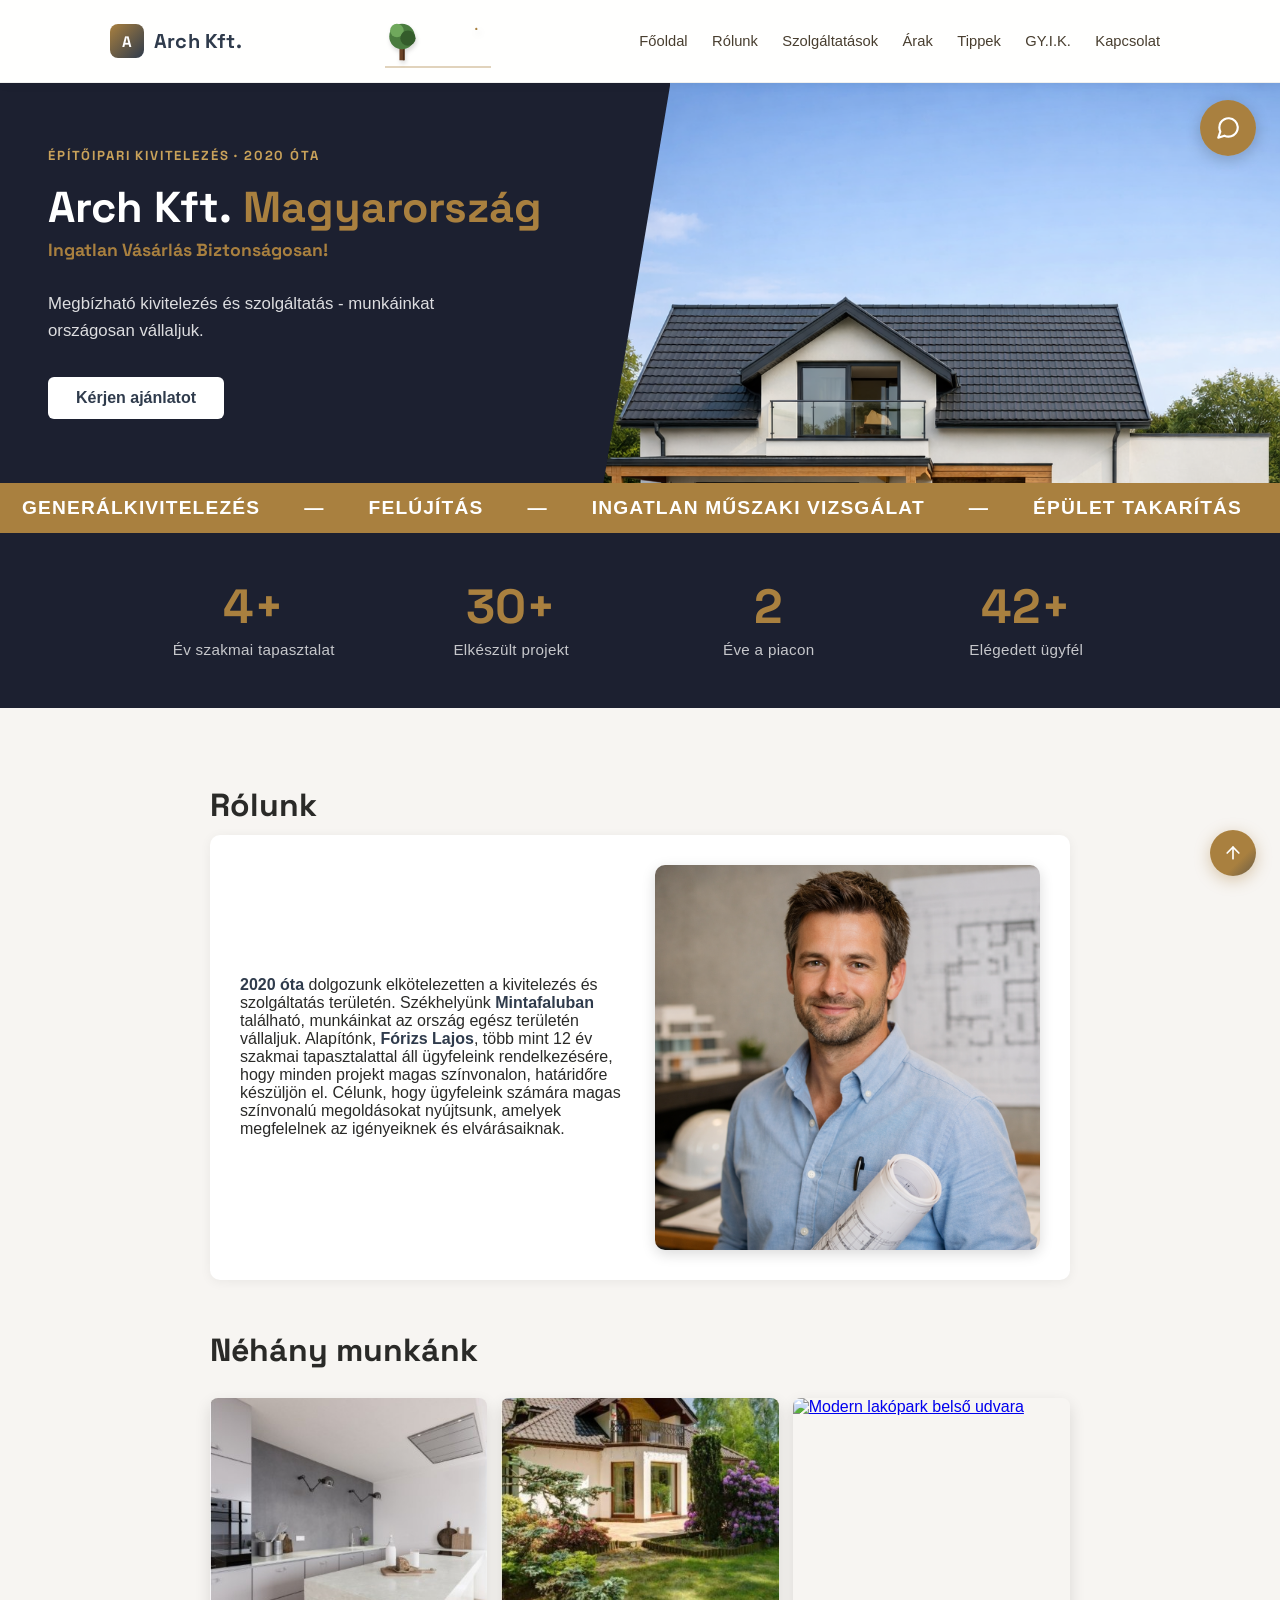
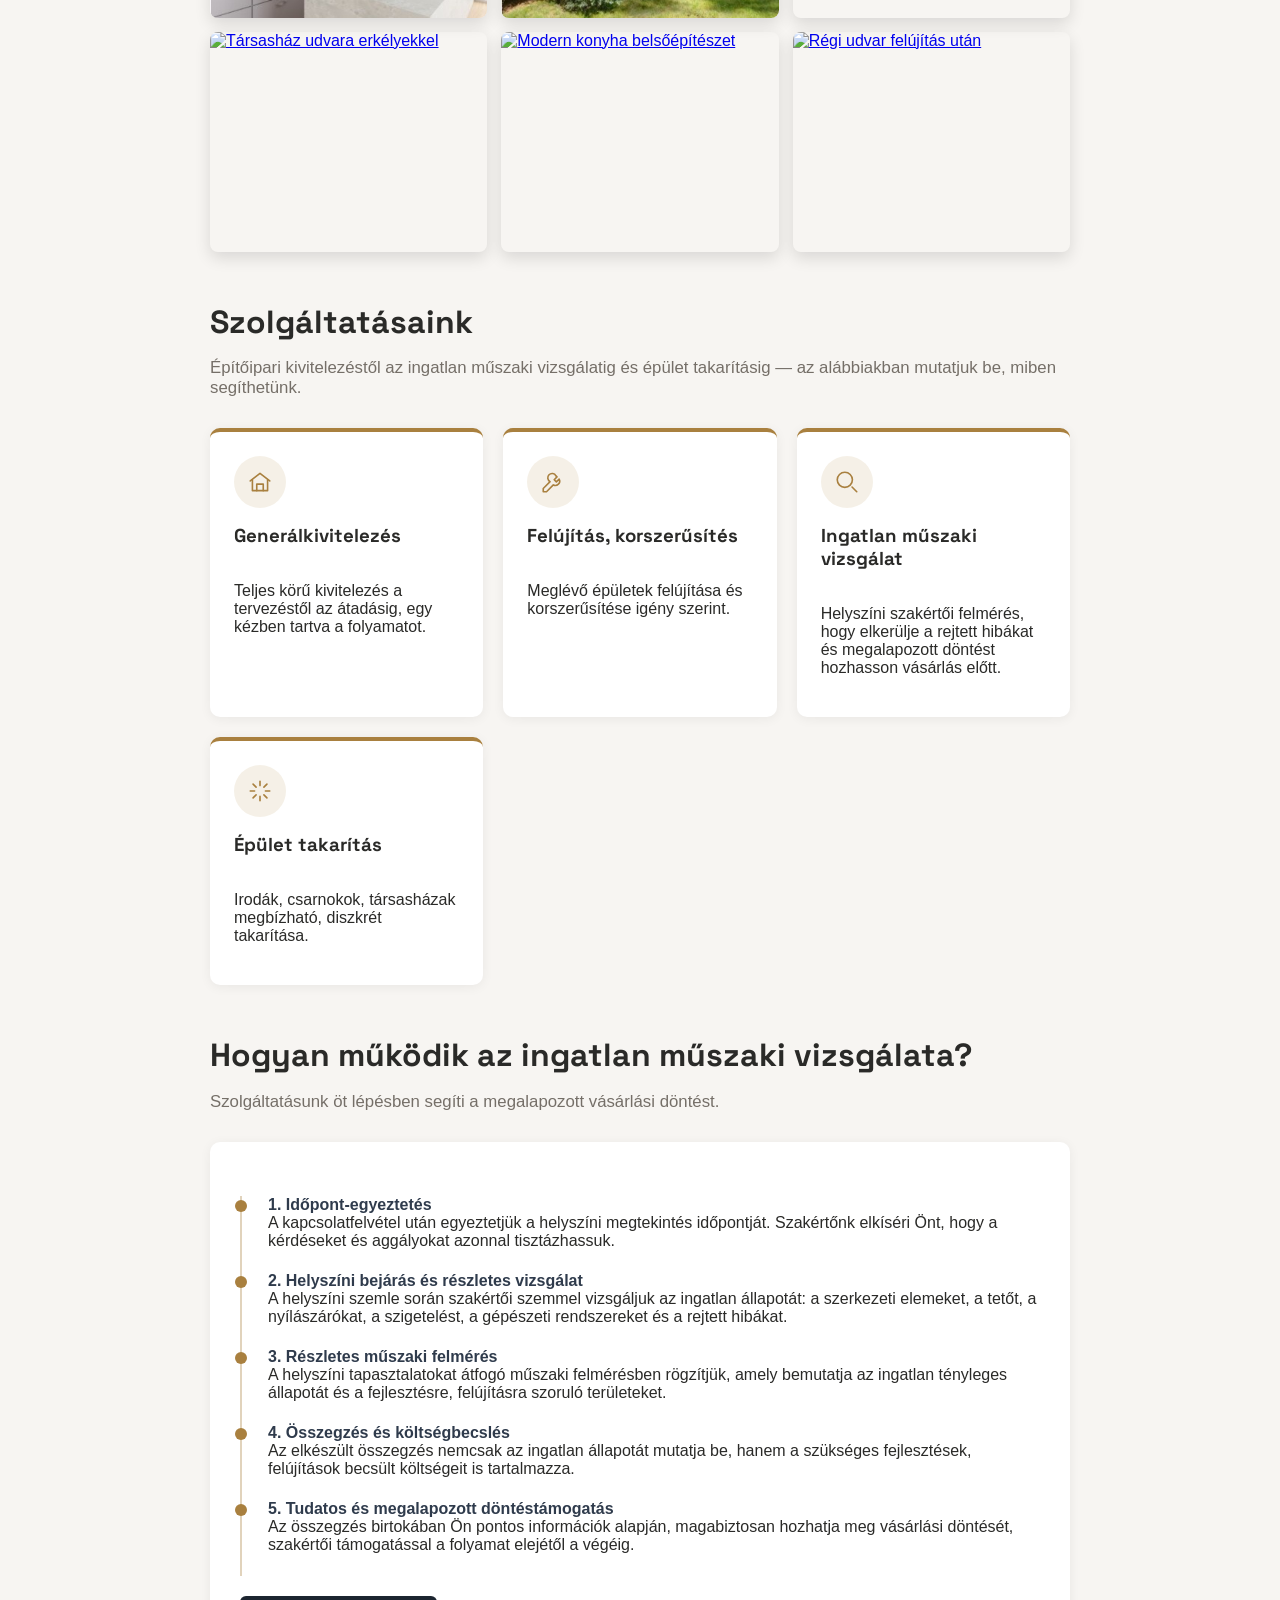
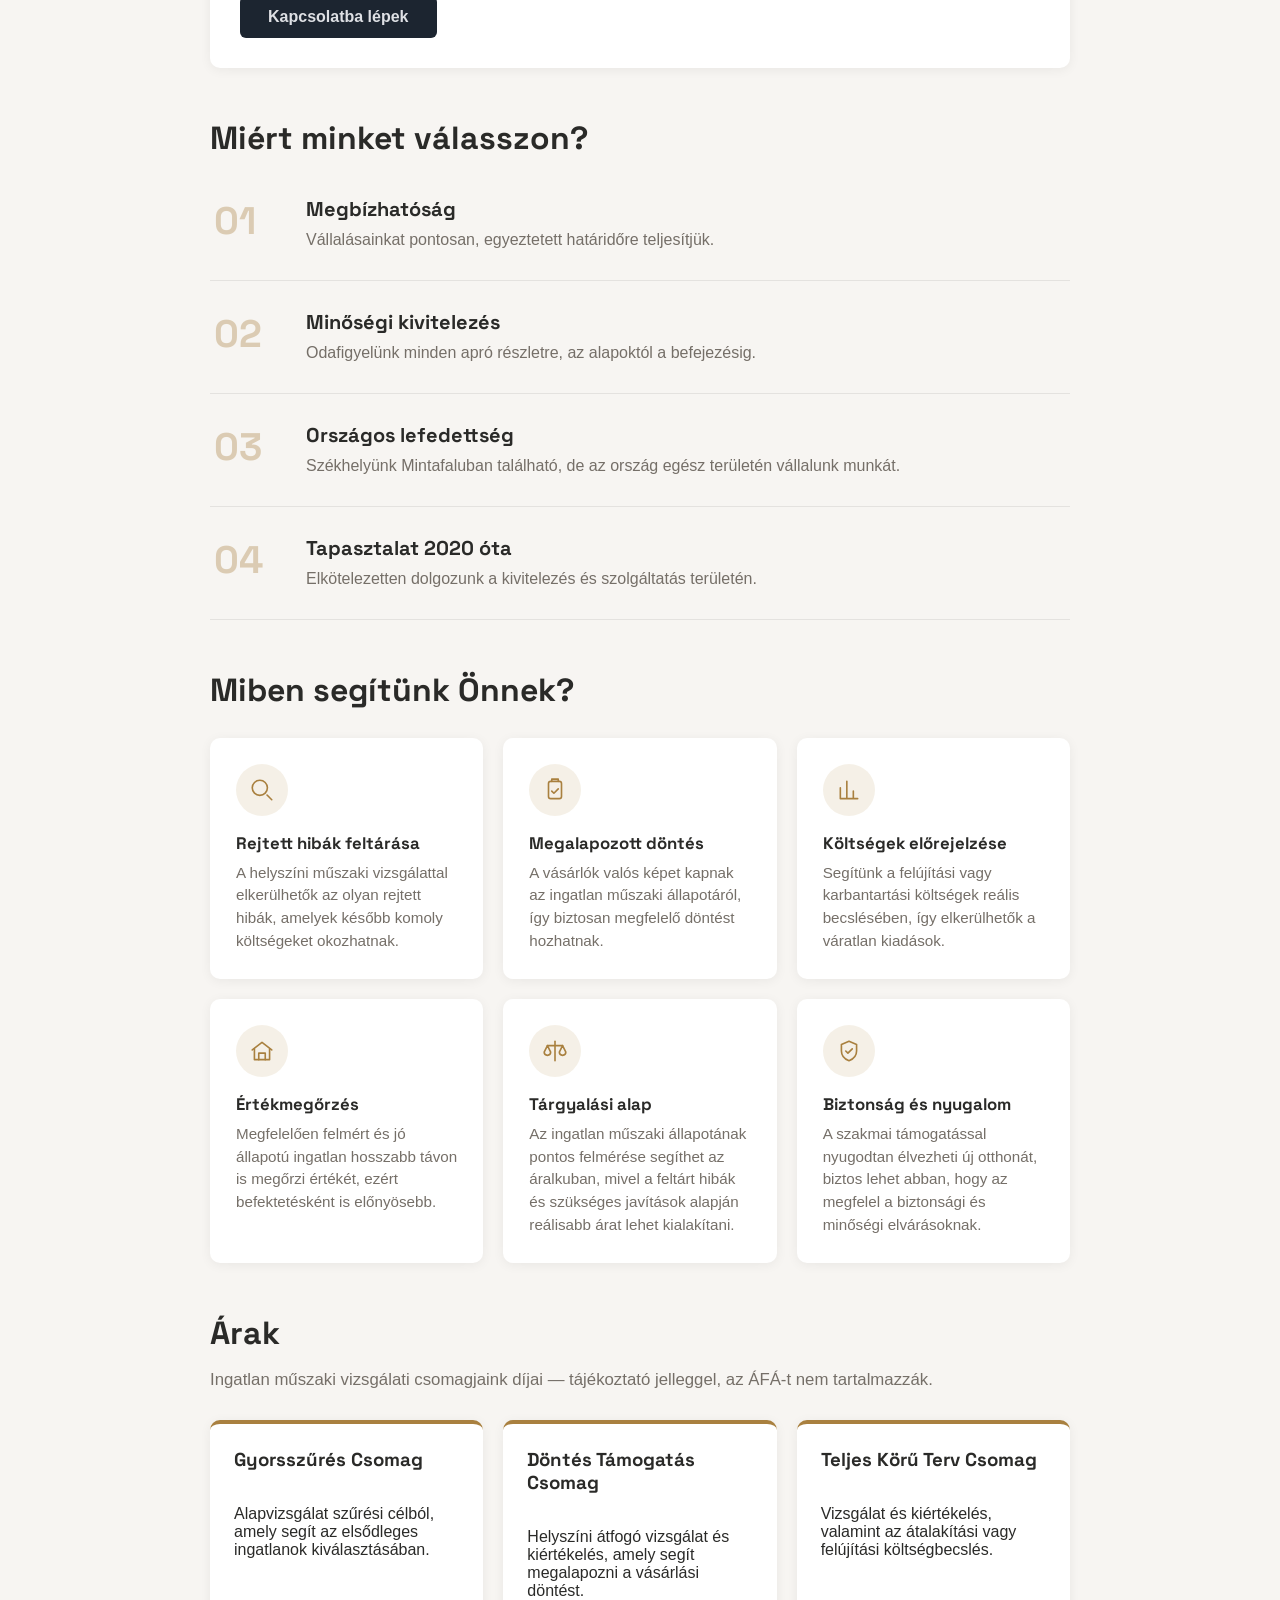
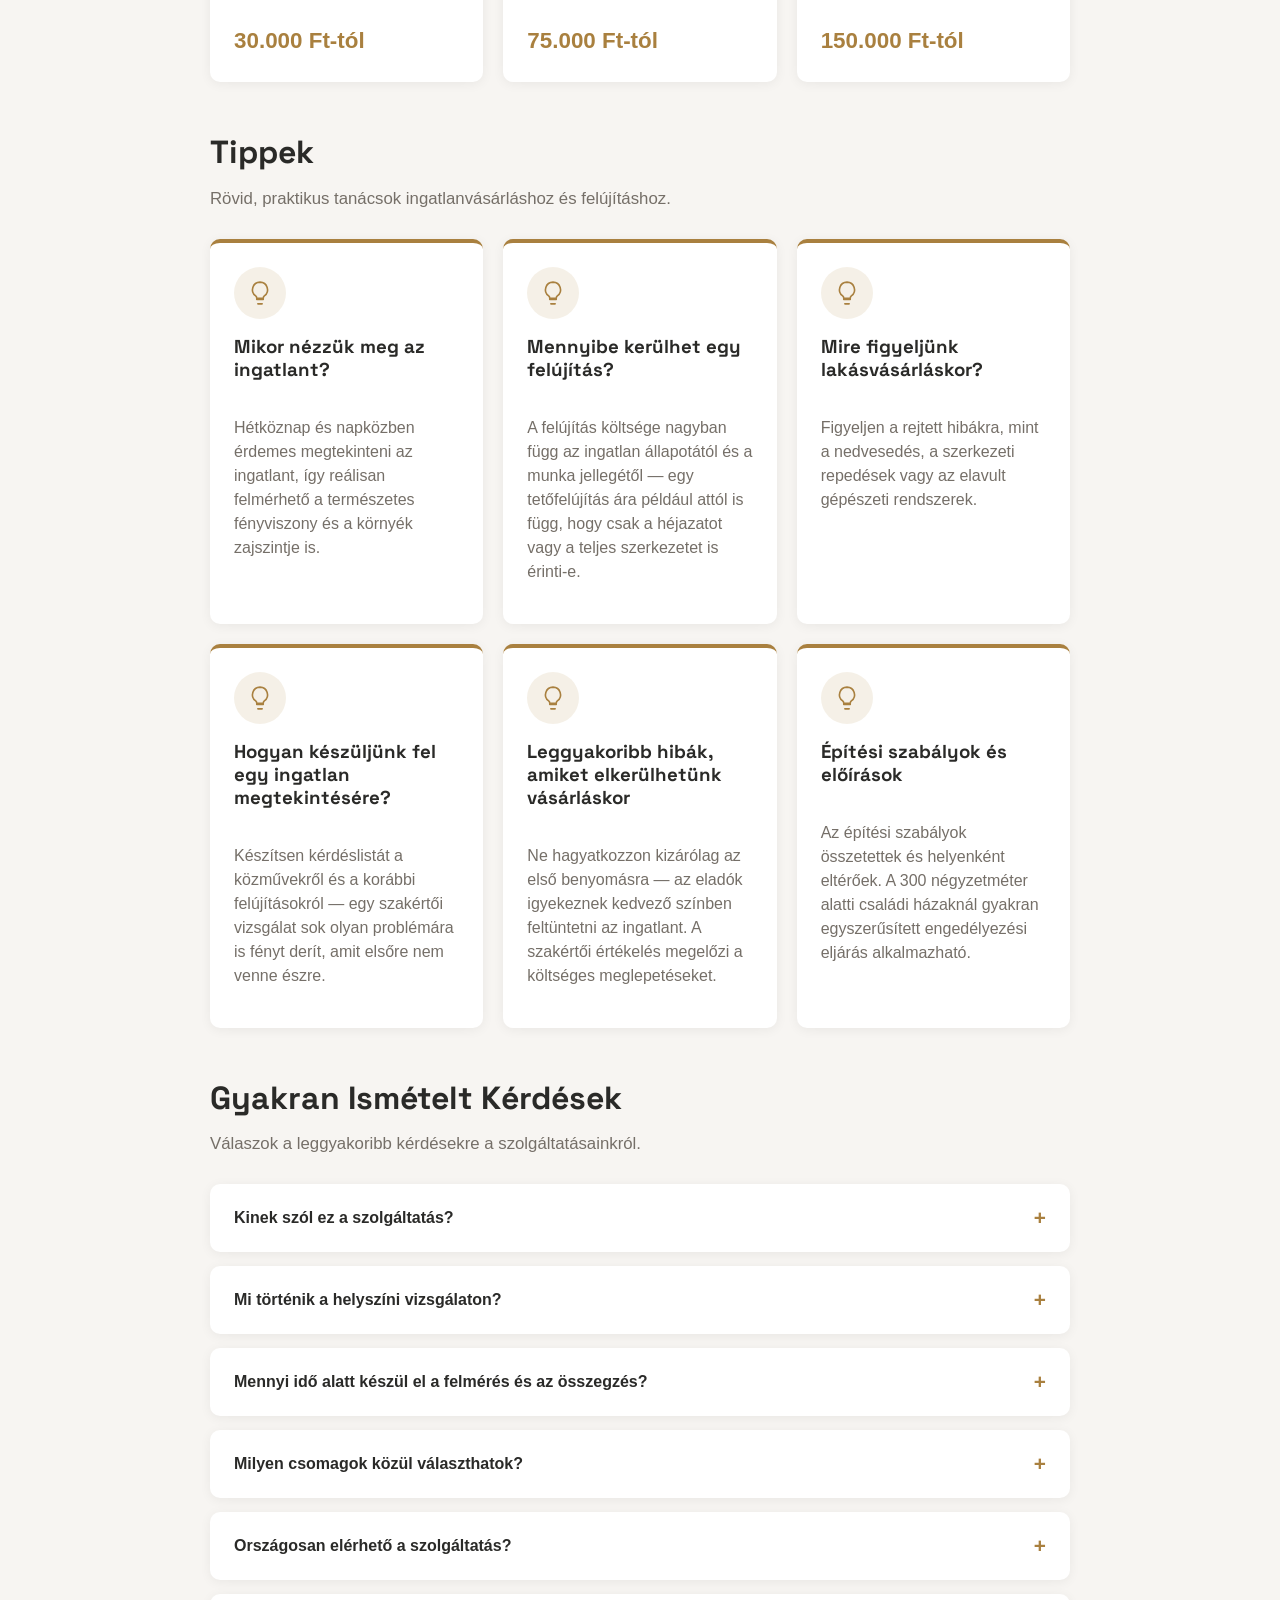
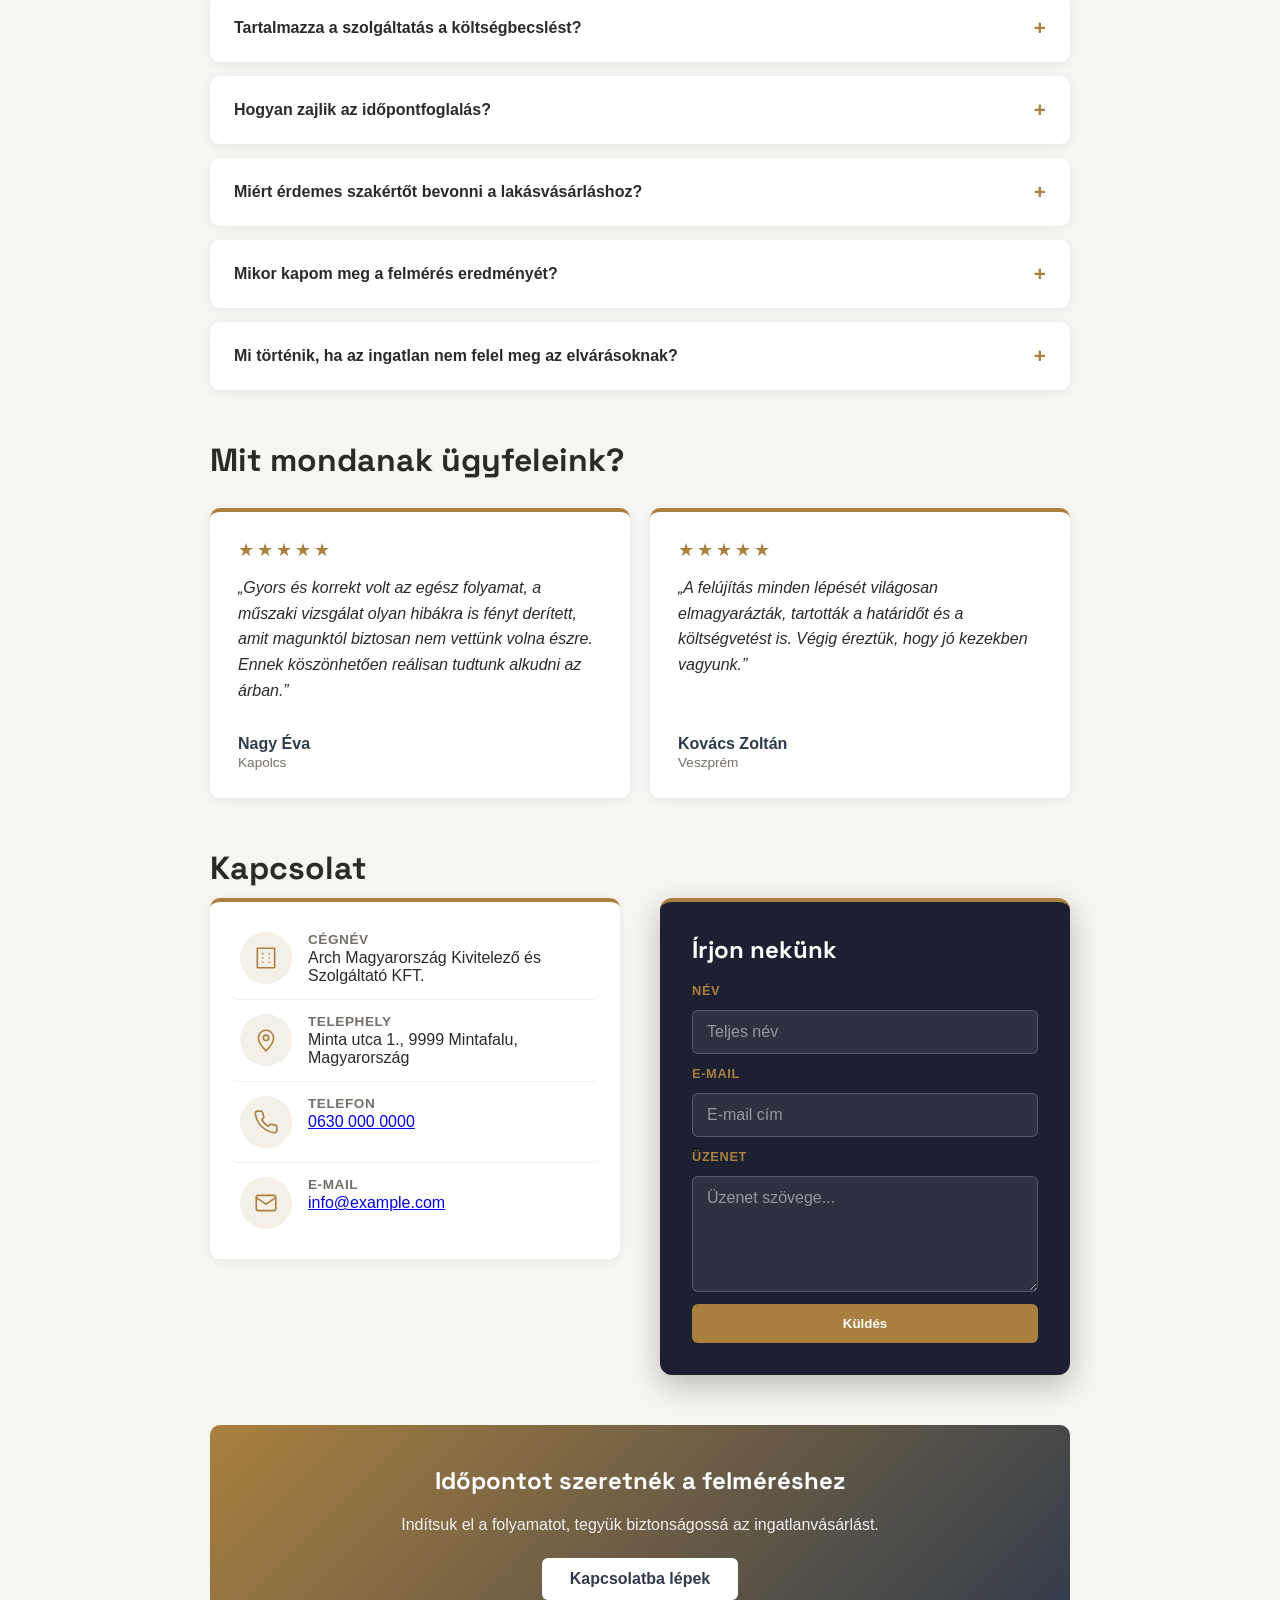
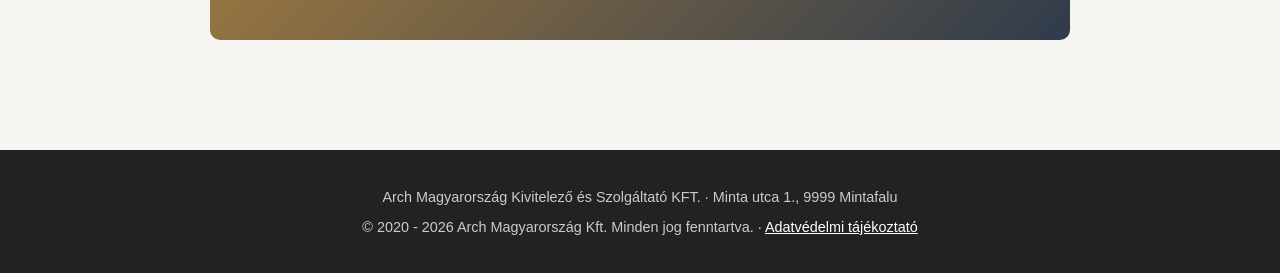
==== commit 46102918: "Update branding from FLEV to Arch, modify meta descriptions, and adjust contact details" ====
--- a/index.html
+++ b/index.html
@@ -3,17 +3,17 @@
 <head>
     <meta charset="UTF-8">
     <meta name="viewport" content="width=device-width, initial-scale=1.0">
-    <meta name="description" content="FLEV Magyarország Kft. — építőipari kivitelezés, ingatlan műszaki vizsgálat és épület takarítás Kapolcson, munkavégzés országosan, 2020 óta.">
+    <meta name="description" content="Arch Magyarország Kft. — építőipari kivitelezés, ingatlan műszaki vizsgálat és épület takarítás Mintafaluban, munkavégzés országosan, 2020 óta.">
     <meta property="og:type" content="website">
-    <meta property="og:title" content="Flev Magyarország">
-    <meta property="og:description" content="FLEV Magyarország Kft. — építőipari kivitelezés, ingatlan műszaki vizsgálat és épület takarítás Kapolcson, munkavégzés országosan, 2020 óta.">
+    <meta property="og:title" content="Arch Magyarország">
+    <meta property="og:description" content="Arch Magyarország Kft. — építőipari kivitelezés, ingatlan műszaki vizsgálat és épület takarítás Mintafaluban, munkavégzés országosan, 2020 óta.">
     <meta property="og:image" content="assets/images/haz1.png">
     <meta property="og:locale" content="hu_HU">
     <meta name="twitter:card" content="summary_large_image">
-    <meta name="twitter:title" content="Flev Magyarország">
-    <meta name="twitter:description" content="FLEV Magyarország Kft. — építőipari kivitelezés, ingatlan műszaki vizsgálat és épület takarítás Kapolcson, munkavégzés országosan, 2020 óta.">
+    <meta name="twitter:title" content="Arch Magyarország">
+    <meta name="twitter:description" content="Arch Magyarország Kft. — építőipari kivitelezés, ingatlan műszaki vizsgálat és épület takarítás Mintafaluban, munkavégzés országosan, 2020 óta.">
     <meta name="twitter:image" content="assets/images/haz1.png">
-    <title>Flev Magyarország</title>
+    <title>Arch Magyarország</title>
     <link rel="preconnect" href="https://fonts.googleapis.com">
     <link rel="preconnect" href="https://fonts.gstatic.com" crossorigin>
     <link href="https://fonts.googleapis.com/css2?family=Space+Grotesk:wght@500;700&display=swap" rel="stylesheet">
@@ -22,15 +22,15 @@
     {
         "@context": "https://schema.org",
         "@type": "GeneralContractor",
-        "name": "FLEV Magyarország Kivitelező és Szolgáltató KFT.",
+        "name": "Arch Magyarország Kivitelező és Szolgáltató KFT.",
         "image": "assets/images/haz1.png",
-        "telephone": "+36202129225",
-        "email": "info@bizting.hu",
+        "telephone": "+36300000000",
+        "email": "info@example.com",
         "address": {
             "@type": "PostalAddress",
-            "streetAddress": "Jókai utca 34.",
-            "postalCode": "8294",
-            "addressLocality": "Kapolcs",
+            "streetAddress": "Minta utca 1.",
+            "postalCode": "9999",
+            "addressLocality": "Mintafalu",
             "addressCountry": "HU"
         },
         "areaServed": "HU",
@@ -44,8 +44,8 @@
     <header class="site-header">
         <div class="site-header-inner">
             <a class="logo" href="index.html">
-                <span class="logo-mark">FL</span>
-                FLEV Magyarország
+                <span class="logo-mark">A</span>
+                Arch Kft.
             </a>
 
             <div class="header-scene">
@@ -141,13 +141,13 @@
     <section class="hero-split">
         <div class="hero-split-text">
             <span class="hero-kicker">Építőipari kivitelezés · 2020 óta</span>
-            <h1><span class="hero-word">FLEV</span> <span class="hero-word accent">Magyarország</span></h1>
+            <h1><span class="hero-word">Arch Kft.</span> <span class="hero-word accent">Magyarország</span></h1>
             <h2><strong>Ingatlan Vásárlás Biztonságosan!</strong></h2>
             <p>Megbízható kivitelezés és szolgáltatás - munkáinkat országosan vállaljuk.</p>
             <a class="btn-primary" href="#kapcsolat">Kérjen ajánlatot</a>
         </div>
         <div class="hero-split-image">
-            <img src="assets/images/haz1.png" alt="FLEV Magyarország - elkészült ingatlan">
+            <img src="assets/images/haz1.png" alt="Arch Kft. - elkészült ingatlan">
         </div>
     </section>
 
@@ -185,7 +185,7 @@
             <div class="about-section">
                 <div class="about-item">
                     <p><strong>2020 óta</strong> dolgozunk elkötelezetten a kivitelezés és szolgáltatás
-                        területén. Székhelyünk <strong>Kapolcson</strong> található, munkáinkat az ország
+                        területén. Székhelyünk <strong>Mintafaluban</strong> található, munkáinkat az ország
                         egész területén vállaljuk. Alapítónk, <strong>Fórizs Lajos</strong>, több mint 12 év
                         szakmai tapasztalattal áll ügyfeleink rendelkezésére, hogy minden projekt magas
                         színvonalon, határidőre készüljön el. Célunk, hogy ügyfeleink számára magas
@@ -193,7 +193,7 @@
                         elvárásaiknak.</p>
                 </div>
                 <div class="about-item">
-                    <img src="assets/images/fl.png" alt="Fórizs Lajos, a FLEV Magyarország alapítója" class="about-image" style="max-width: 100%; object-position: center 20%;">
+                    <img src="assets/images/alapito.png" alt="Fórizs Lajos, az Arch Magyarország alapítója" class="about-image" style="max-width: 100%; object-position: center 20%;">
                 </div>
             </div>
         </div>
@@ -304,7 +304,7 @@
                 <span class="editorial-num">03</span>
                 <div>
                     <h3>Országos lefedettség</h3>
-                    <p>Székhelyünk Kapolcson található, de az ország egész területén vállalunk munkát.</p>
+                    <p>Székhelyünk Mintafaluban található, de az ország egész területén vállalunk munkát.</p>
                 </div>
             </div>
             <div class="editorial-item reveal">
@@ -526,7 +526,7 @@
                         </div>
                         <div>
                             <span class="contact-label">Cégnév</span>
-                            <span>FLEV Magyarország Kivitelező és Szolgáltató KFT.</span>
+                            <span>Arch Magyarország Kivitelező és Szolgáltató KFT.</span>
                         </div>
                     </div>
 
@@ -536,7 +536,7 @@
                         </div>
                         <div>
                             <span class="contact-label">Telephely</span>
-                            <span>Jókai utca 34., 8294 Kapolcs, Magyarország</span>
+                            <span>Minta utca 1., 9999 Mintafalu, Magyarország</span>
                         </div>
                     </div>
 
@@ -546,7 +546,7 @@
                         </div>
                         <div>
                             <span class="contact-label">Telefon</span>
-                            <span><a href="tel:06202129225">0620 212 9225</a></span>
+                            <span><a href="tel:06300000000">0630 000 0000</a></span>
                         </div>
                     </div>
 
@@ -556,7 +556,7 @@
                         </div>
                         <div>
                             <span class="contact-label">E-mail</span>
-                            <span><a href="mailto:info@bizting.hu">info@bizting.hu</a></span>
+                            <span><a href="mailto:info@example.com">info@example.com</a></span>
                         </div>
                     </div>
                 </div>
@@ -592,8 +592,8 @@
         </a>
     </nav>
     <footer class="site-footer">
-        <p>FLEV Magyarország Kivitelező és Szolgáltató KFT. &middot; Jókai utca 34., 8294 Kapolcs</p>
-        <p>&copy; 2020 - 2026 FLEV Magyarország Kft. Minden jog fenntartva. &middot; <a href="adatvedelem.html">Adatvédelmi tájékoztató</a></p>
+        <p>Arch Magyarország Kivitelező és Szolgáltató KFT. &middot; Minta utca 1., 9999 Mintafalu</p>
+        <p>&copy; 2020 - 2026 Arch Magyarország Kft. Minden jog fenntartva. &middot; <a href="adatvedelem.html">Adatvédelmi tájékoztató</a></p>
     </footer>
 
     <div class="chatbot" id="chatbot">
--- a/assets/css/style.css
+++ b/assets/css/style.css
@@ -1,6 +1,6 @@
 :root {
     --primary-color: #2f3b4c;
-    --primary-dark: #1c2530;
+    --primary-dark: #1c2030;
     --secondary-color: #756f68;
     --success-color: #28a745;
     --danger-color: #dc3545;
@@ -676,6 +676,21 @@
 
     .hamburger-menu {
         display: block;
+    }
+}
+
+@media (max-width: 480px) {
+    .site-header-inner {
+        padding: 12px 14px;
+    }
+
+    .logo {
+        font-size: 1.05rem;
+        gap: 6px;
+    }
+
+    .header-scene {
+        display: none;
     }
 }
 
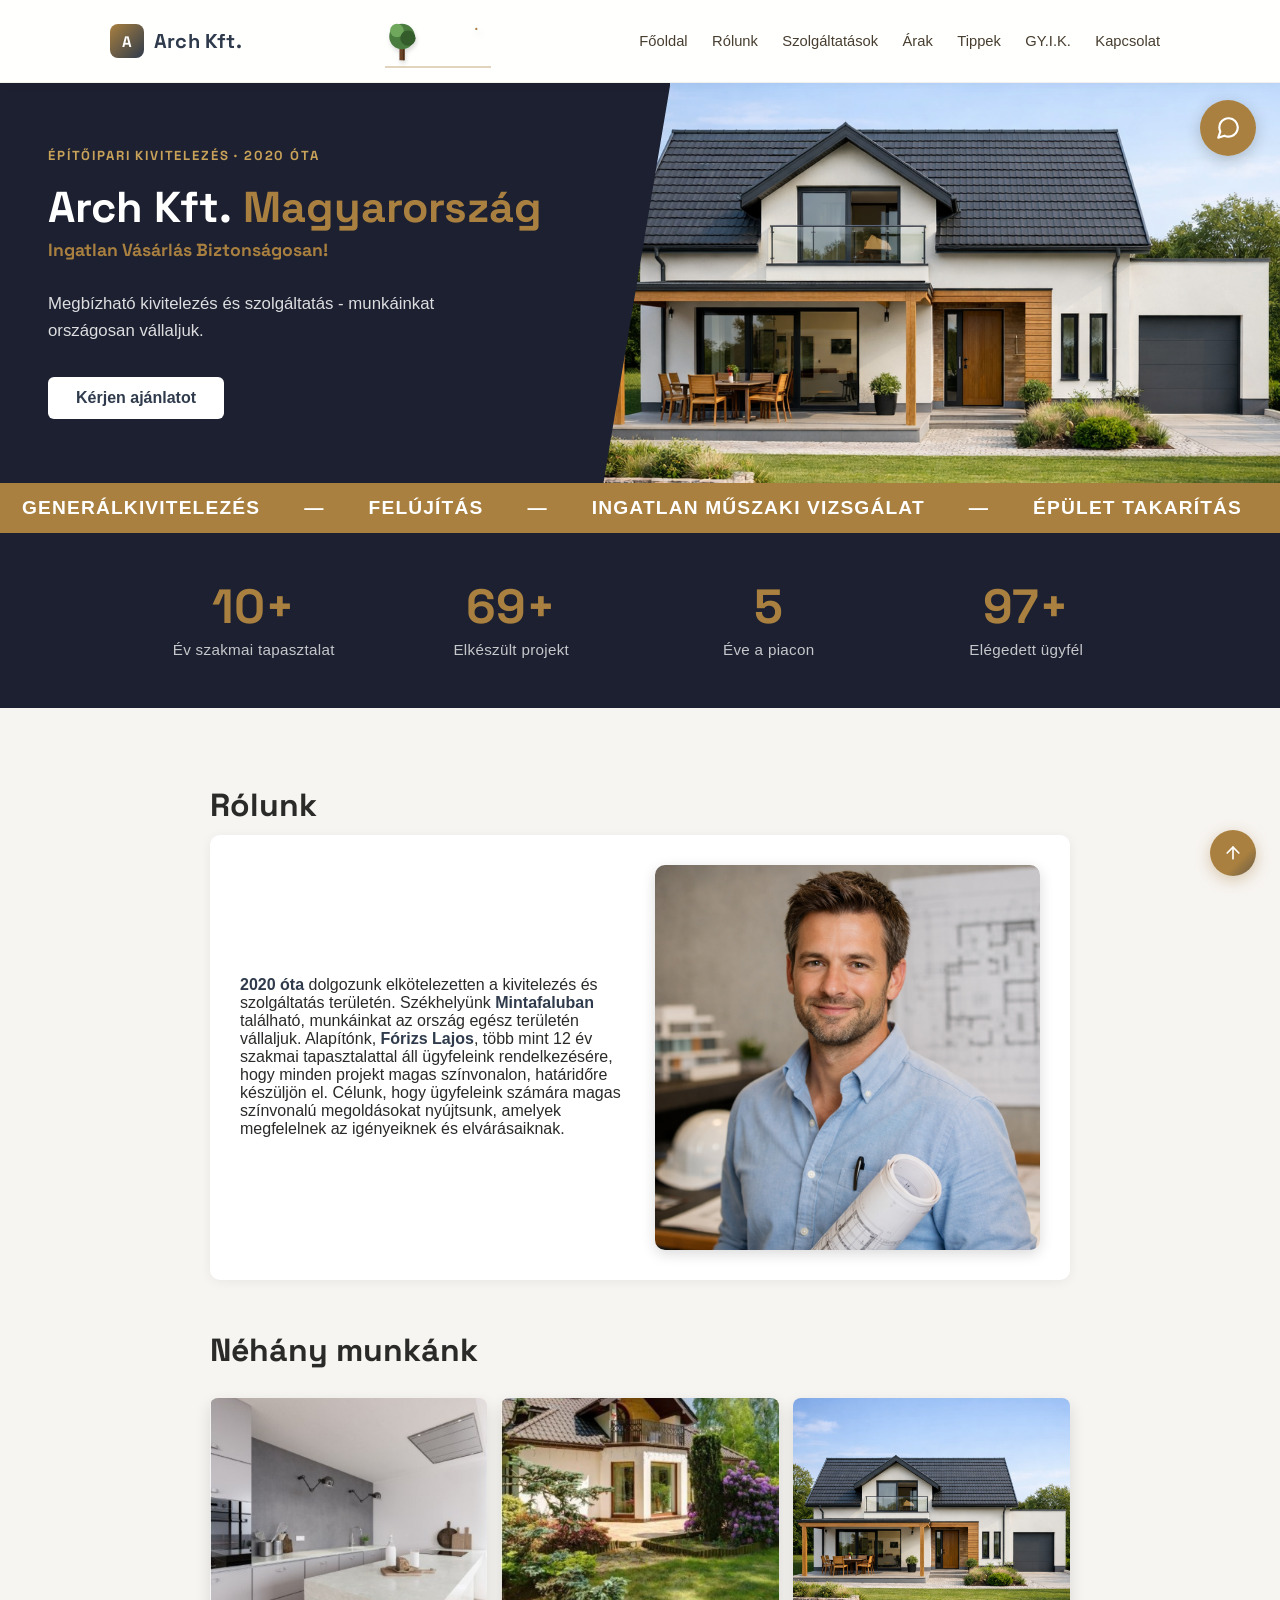
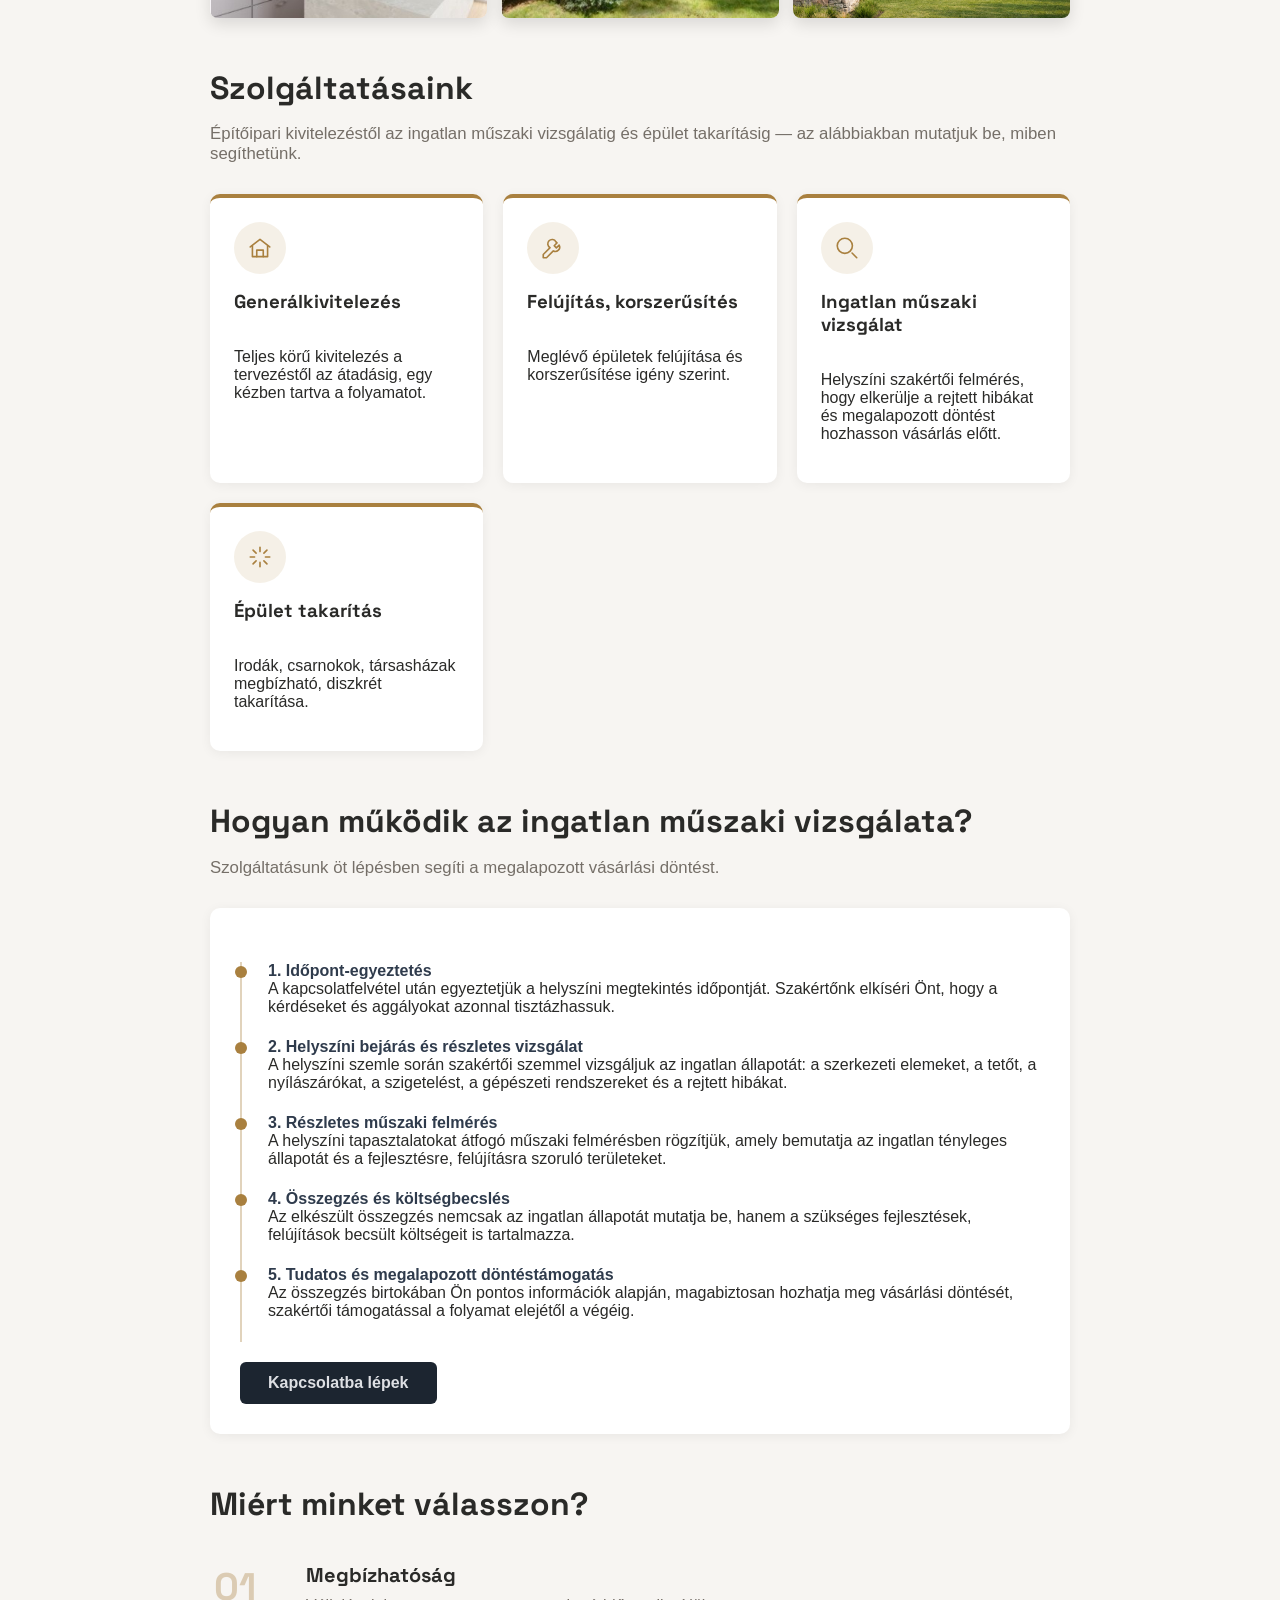
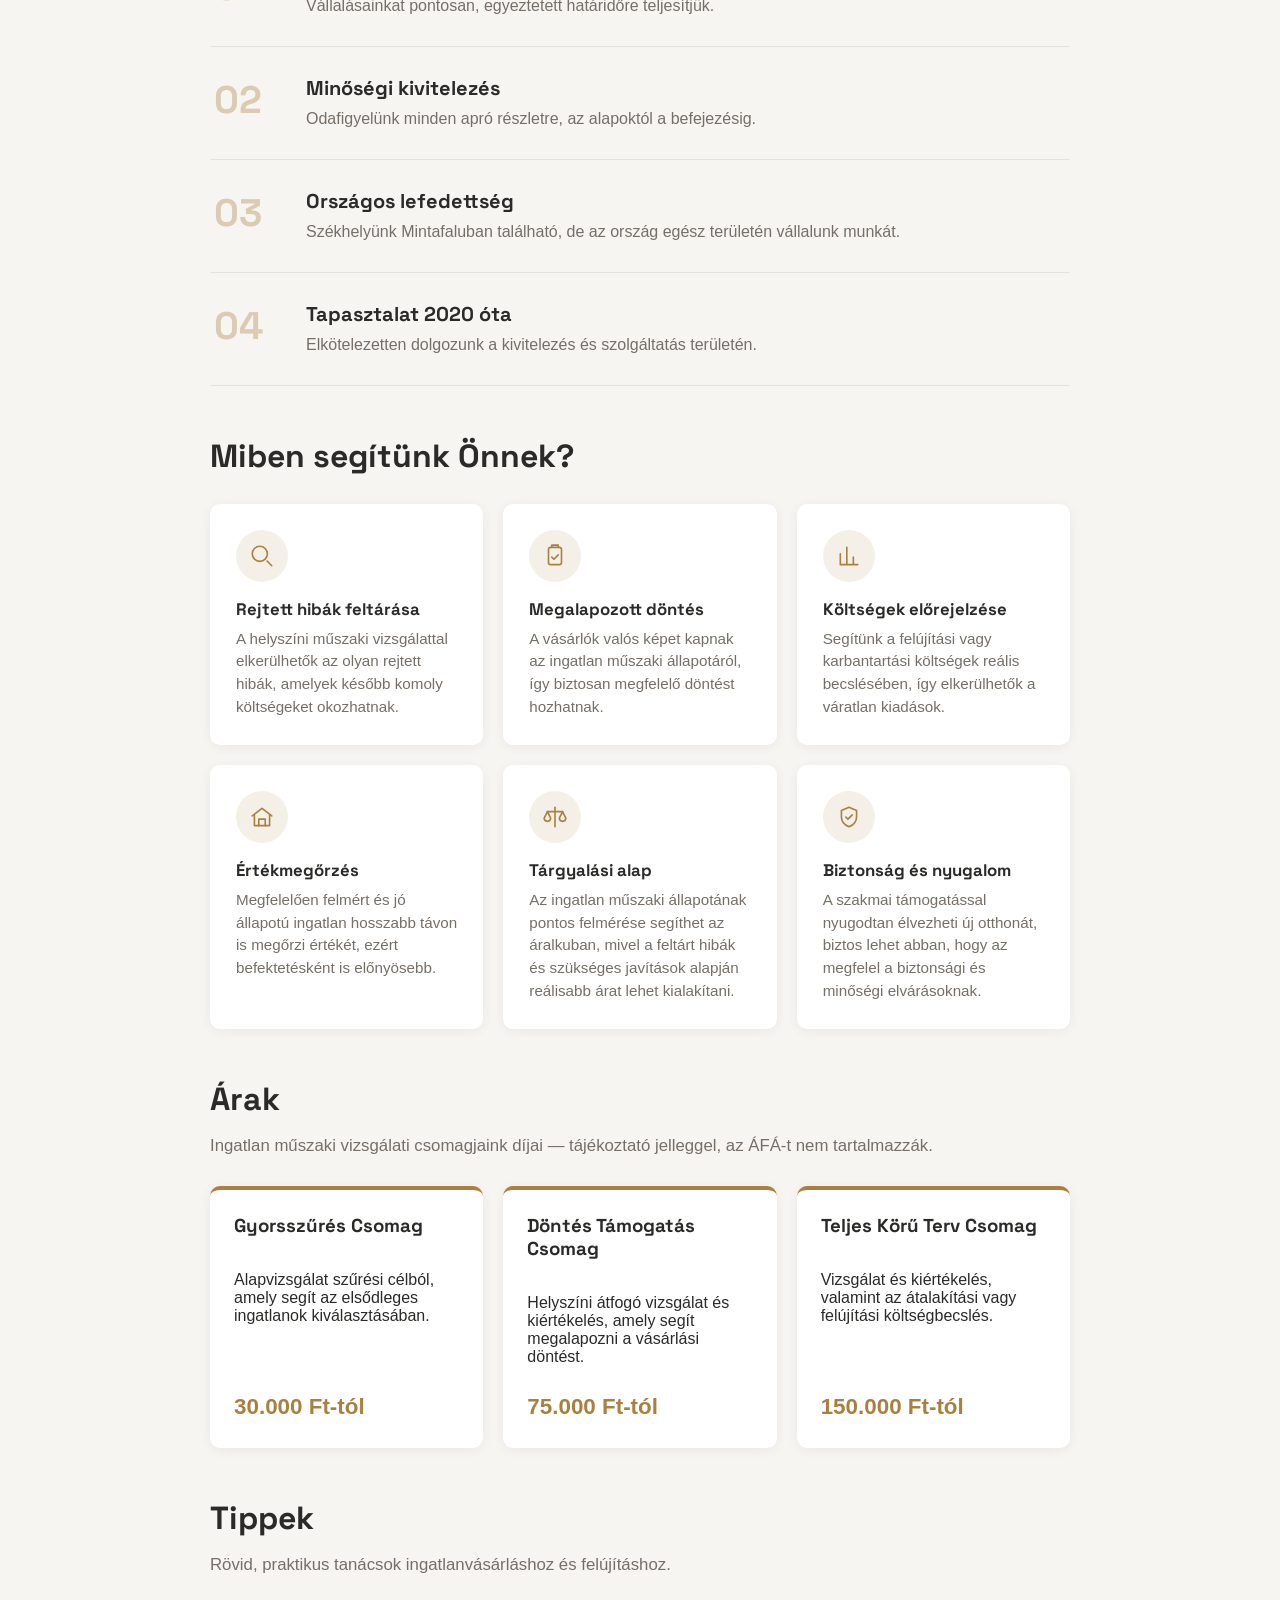
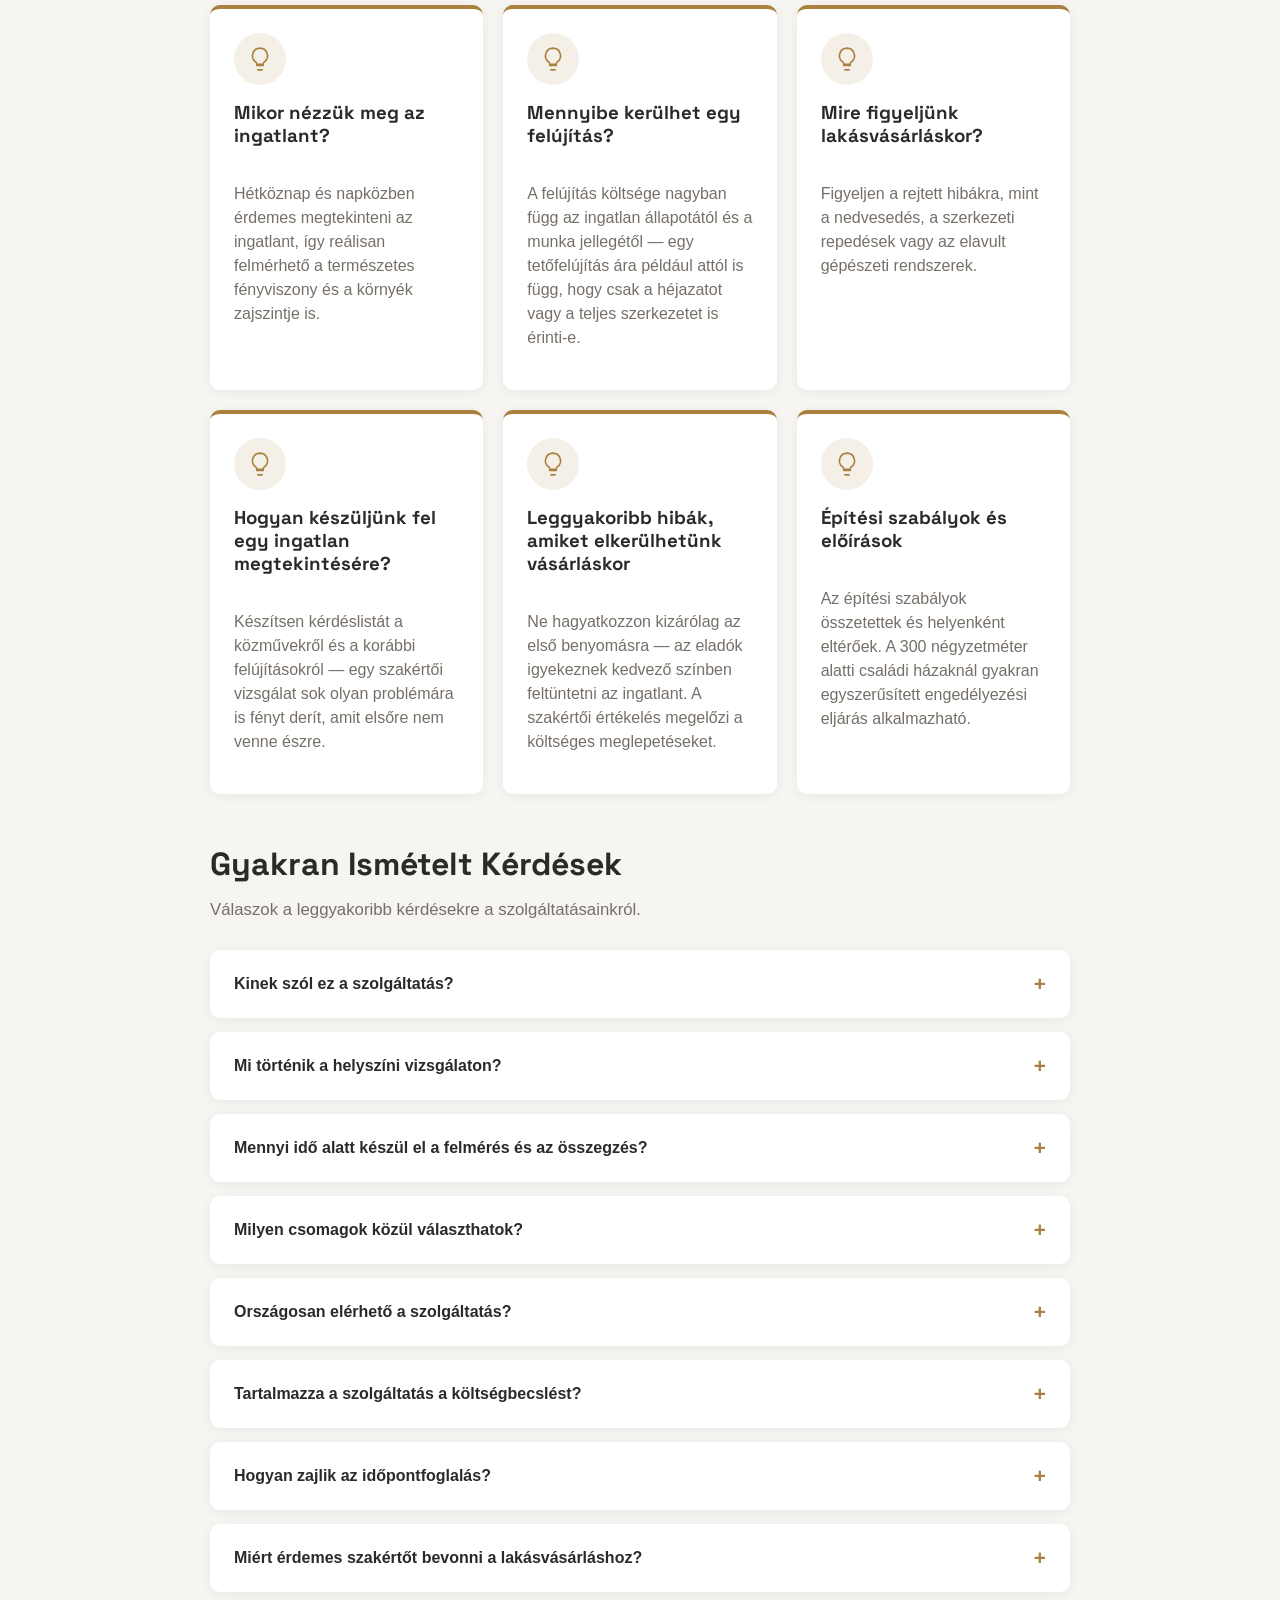
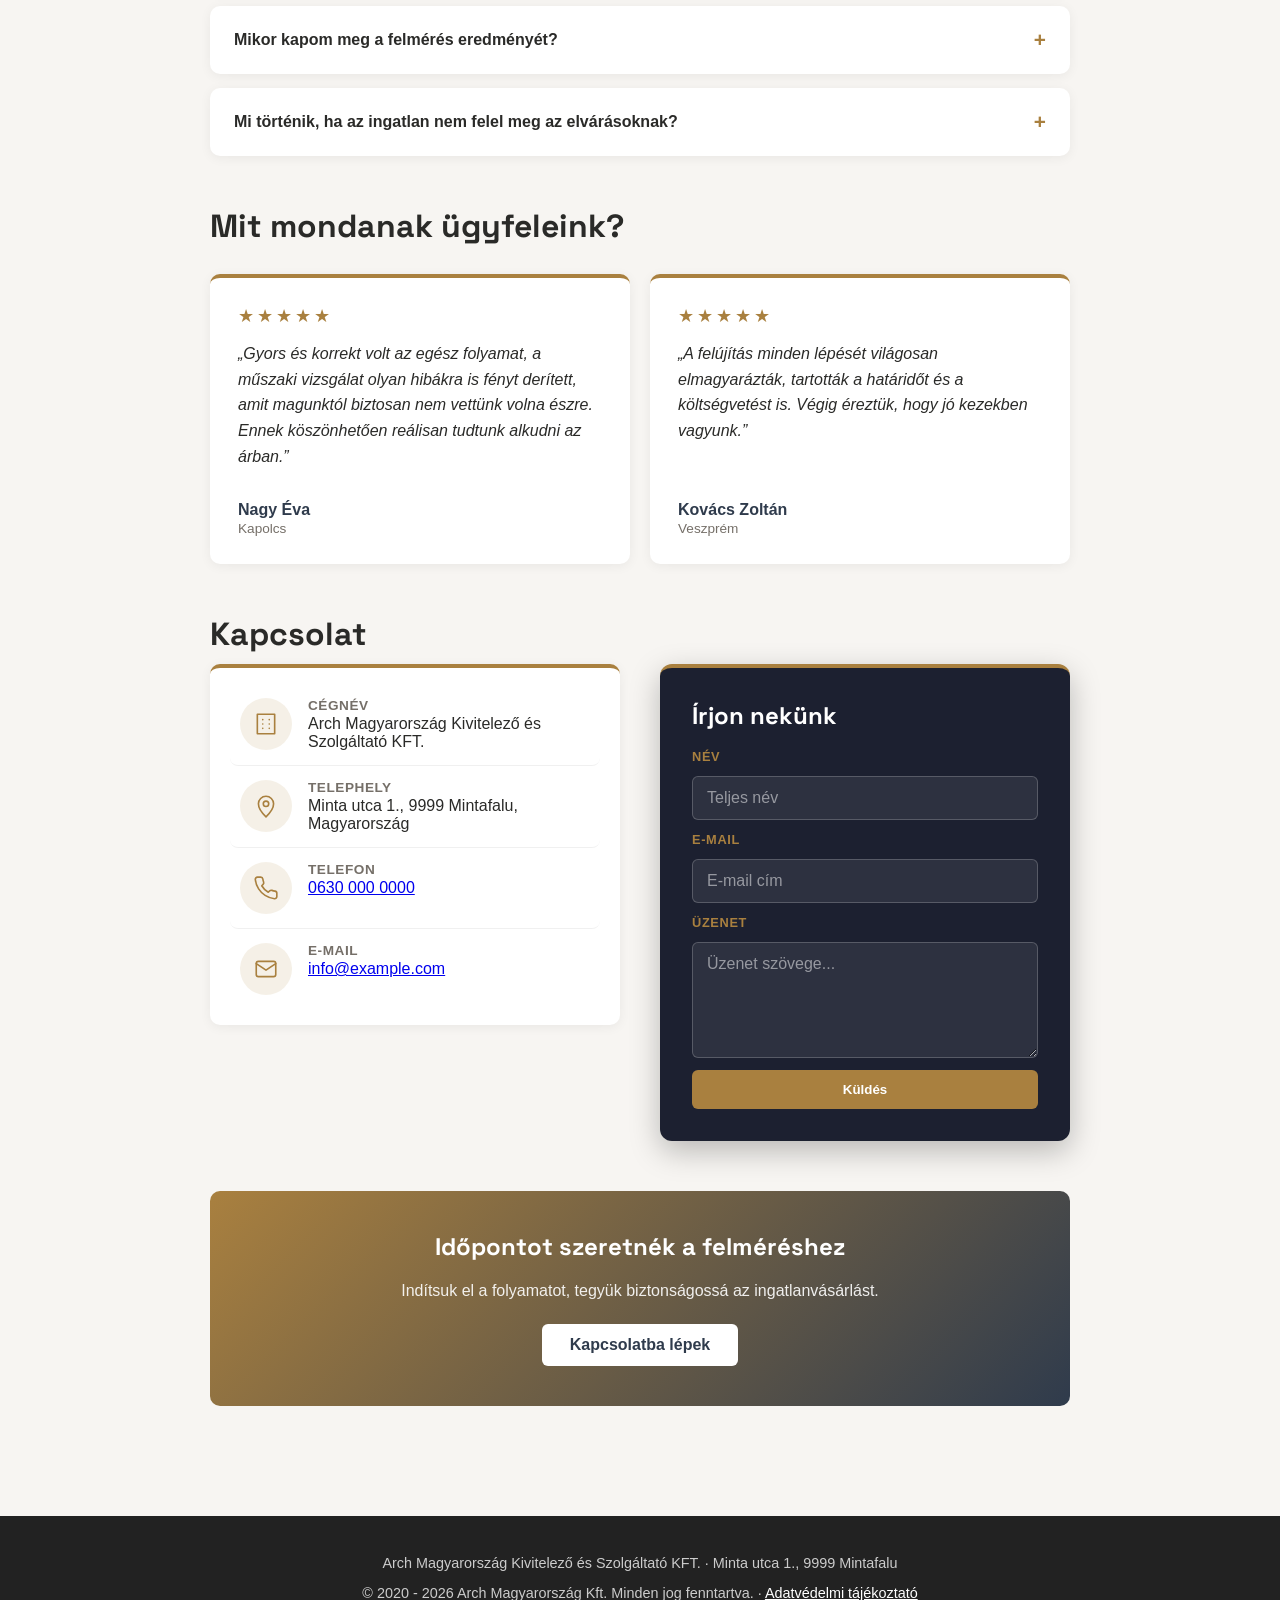
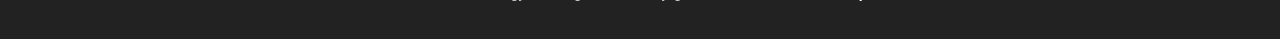
==== commit e5abc442: "Update gallery section to replace multiple images with a single modern house image" ====
--- a/index.html
+++ b/index.html
@@ -202,10 +202,7 @@
         <div class="gallery-grid">
             <a class="reveal" href="assets/images/galeria-5.jpg" data-lightbox><img src="assets/images/galeria-5.jpg" alt="Elkészült családi ház kertje"></a>
             <a class="reveal" href="assets/images/galeria-1.jpg" data-lightbox><img src="assets/images/galeria-1.jpg" alt="Felújított társasház homlokzata"></a>
-            <a class="reveal" href="assets/images/galeria-3.jpg" data-lightbox><img src="assets/images/galeria-3.jpg" alt="Modern lakópark belső udvara"></a>
-            <a class="reveal" href="assets/images/galeria-6.jpg" data-lightbox><img src="assets/images/galeria-6.jpg" alt="Társasház udvara erkélyekkel"></a>
-            <a class="reveal" href="assets/images/galeria-2.jpg" data-lightbox><img src="assets/images/galeria-2.jpg" alt="Modern konyha belsőépítészet"></a>
-            <a class="reveal" href="assets/images/galeria-4.jpg" data-lightbox><img src="assets/images/galeria-4.jpg" alt="Régi udvar felújítás után"></a>
+            <a class="reveal" href="assets/images/haz1.png" data-lightbox><img src="assets/images/haz1.png" alt="Modern ház"></a>
         </div>
 
         <div class="lightbox" id="lightbox">
--- a/assets/css/style.css
+++ b/assets/css/style.css
@@ -968,7 +968,7 @@
     width: 100%;
     height: 100%;
     object-fit: cover;
-    object-position: top center;
+    object-position: center 60%;
     display: block;
 }
 
